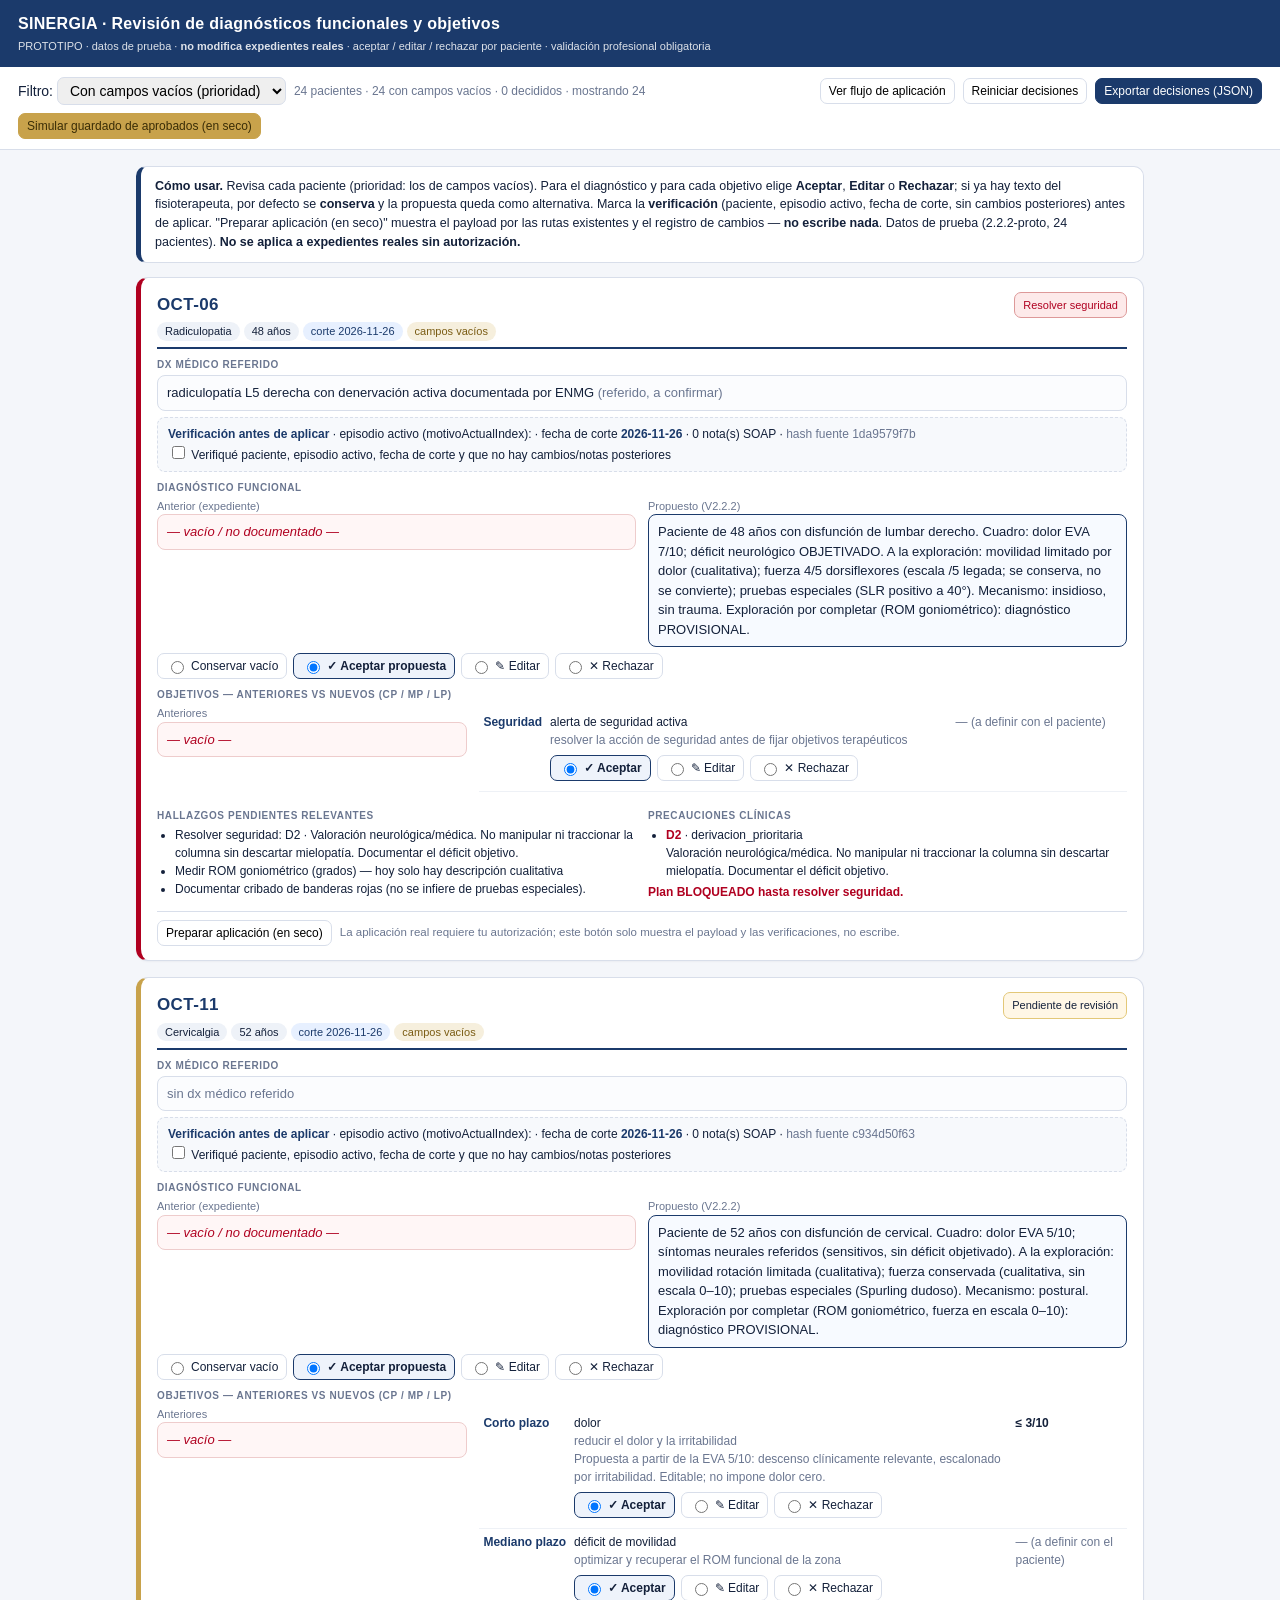
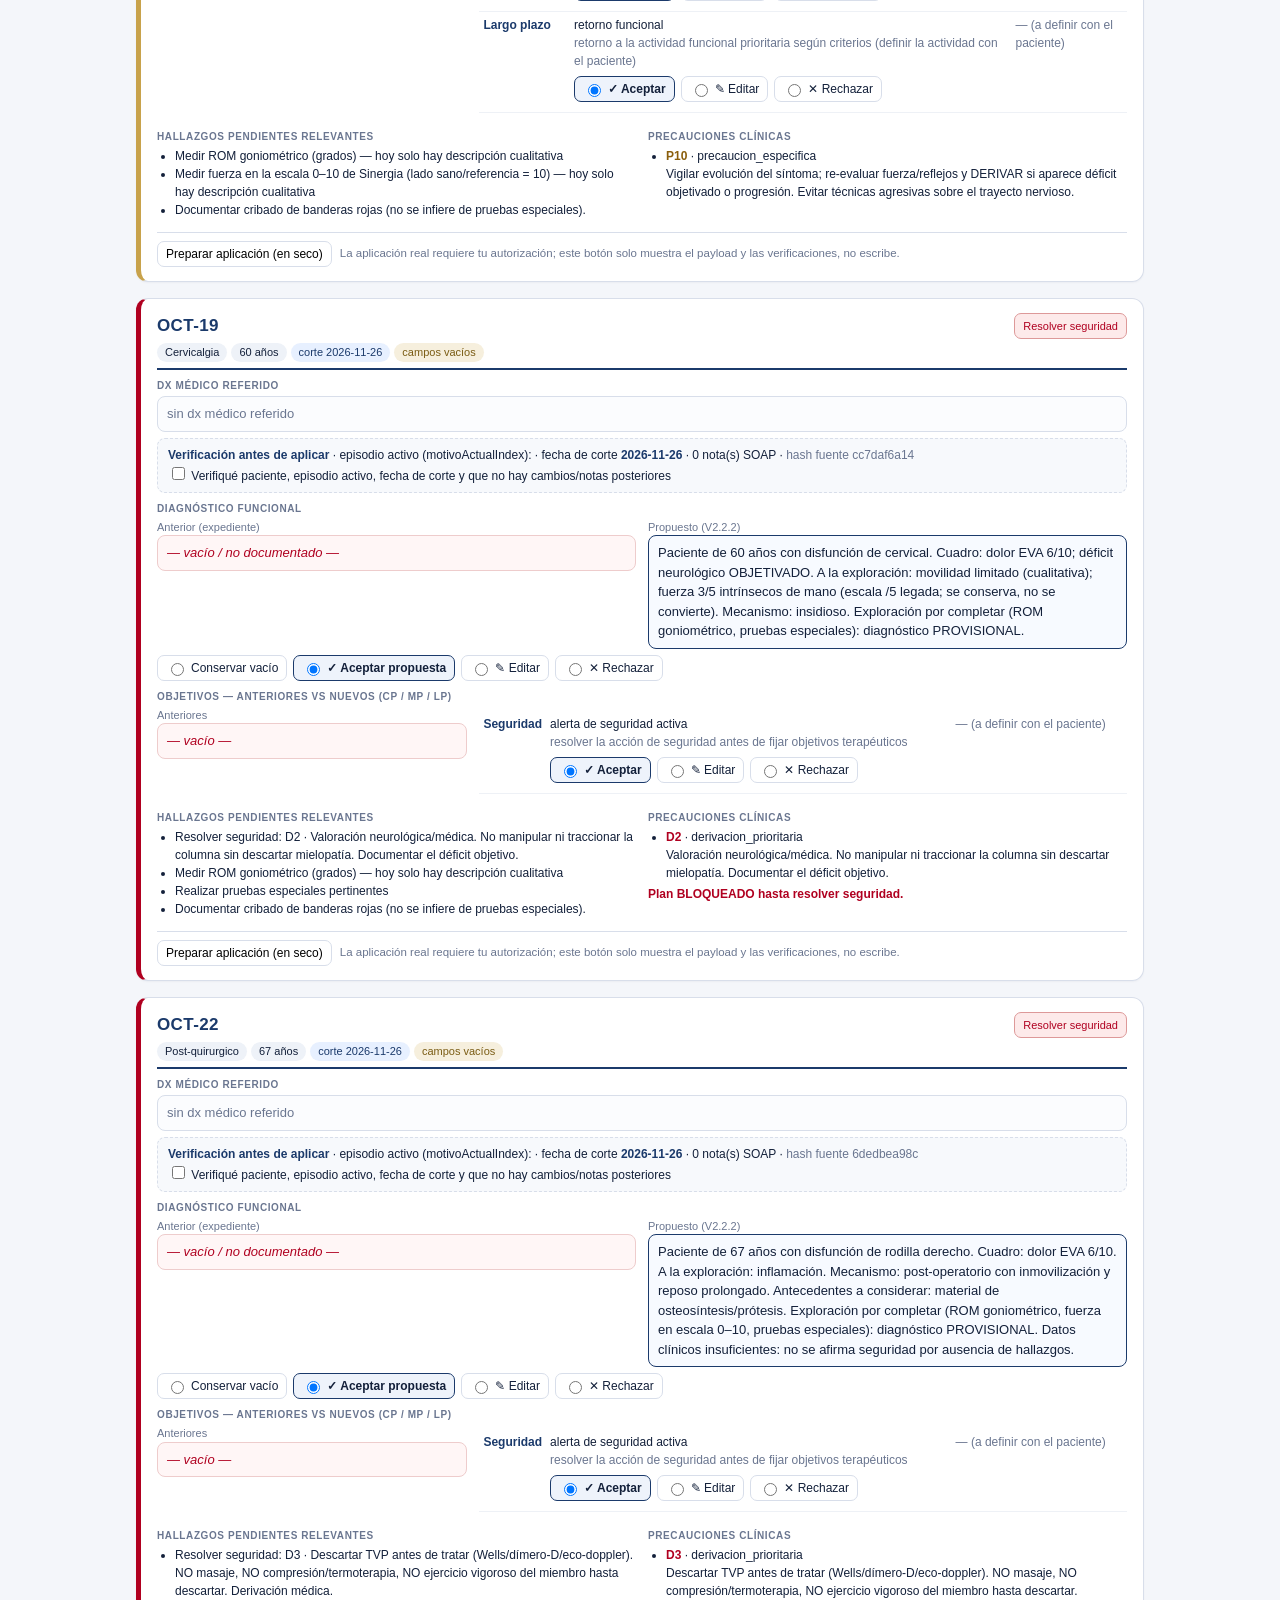
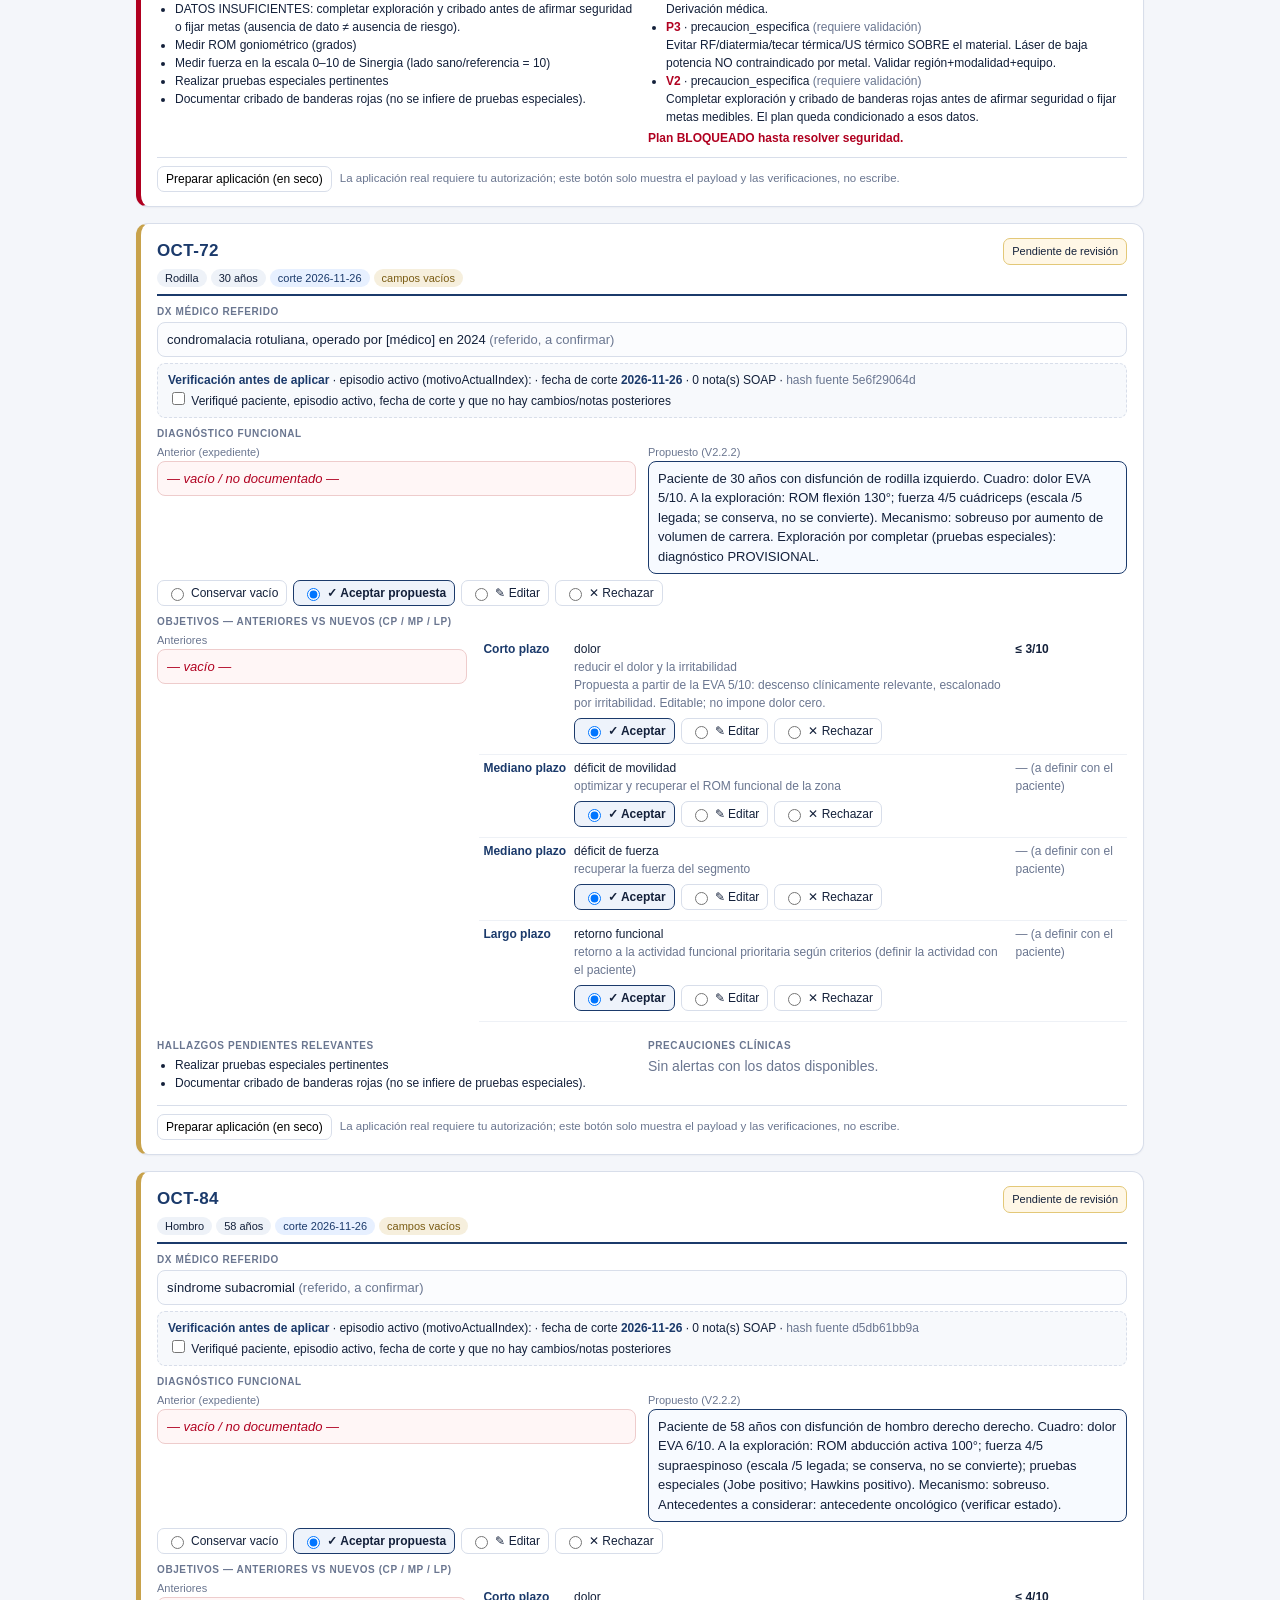
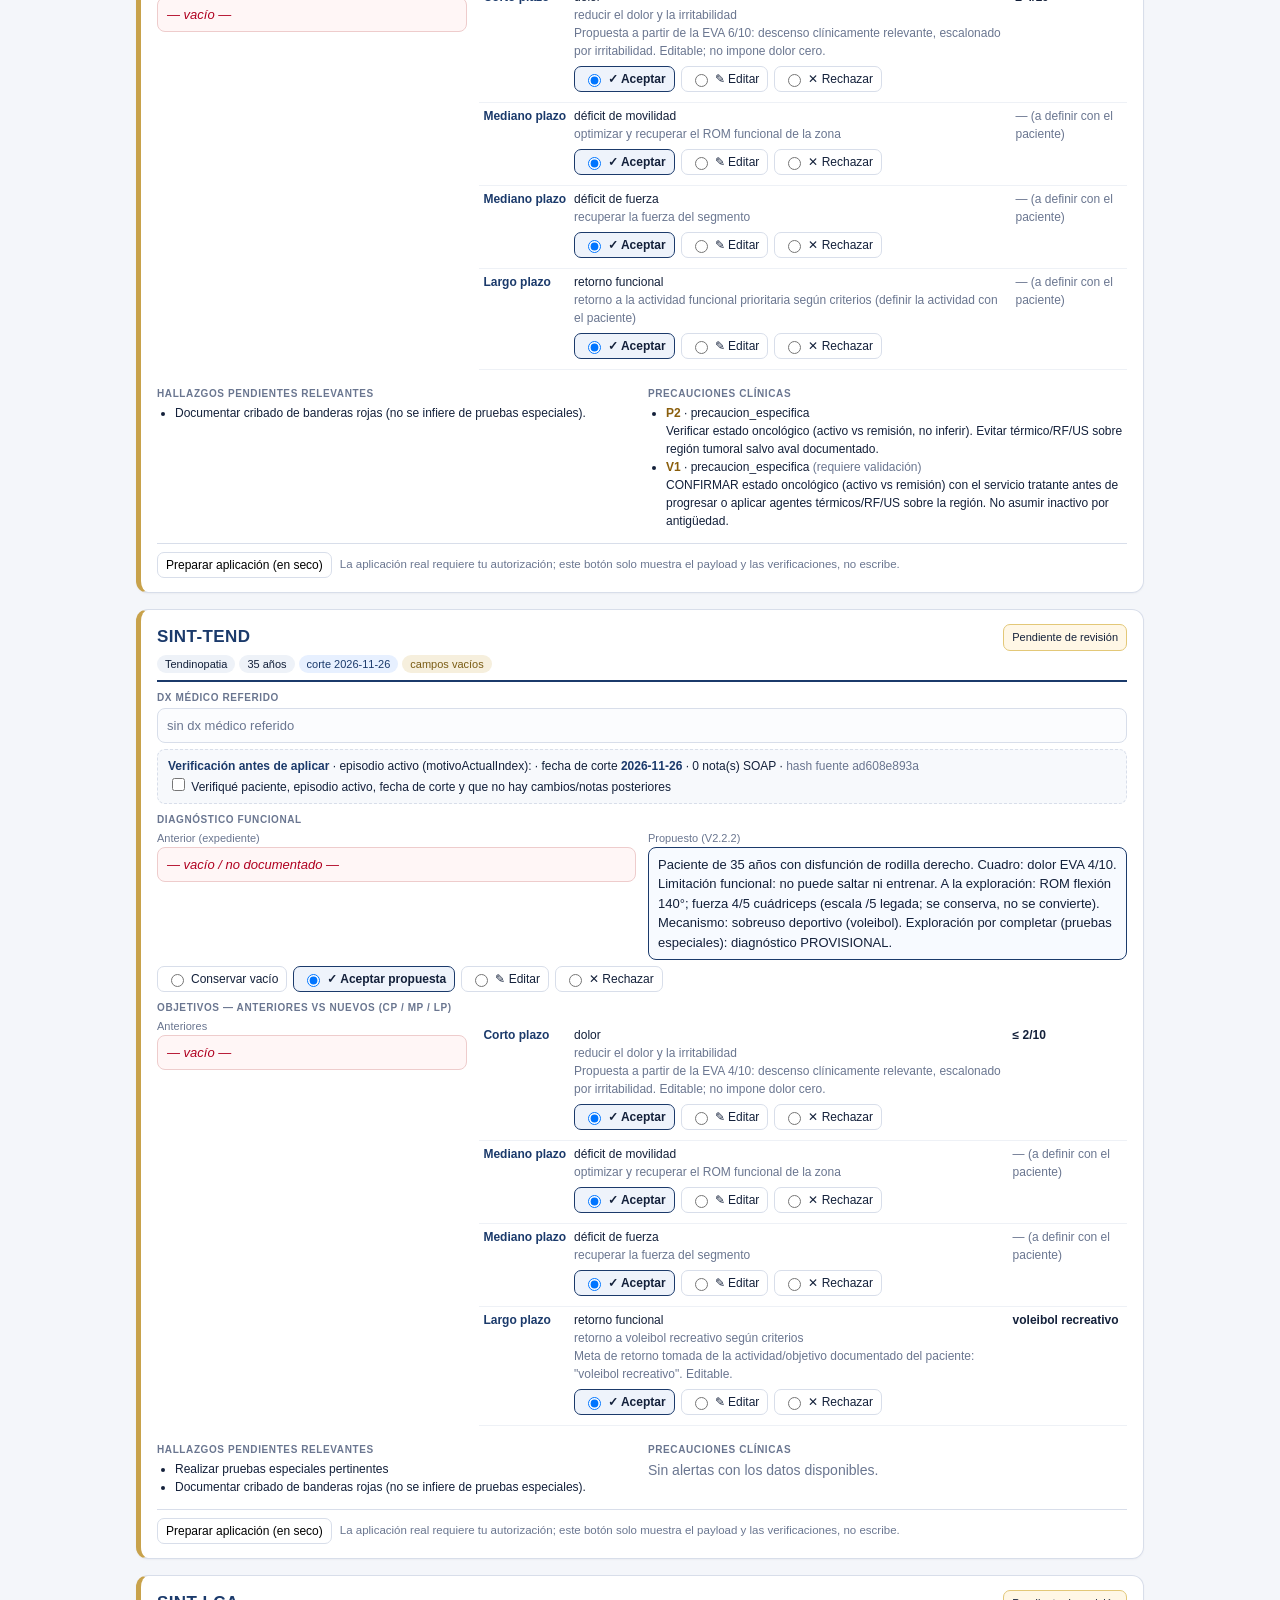
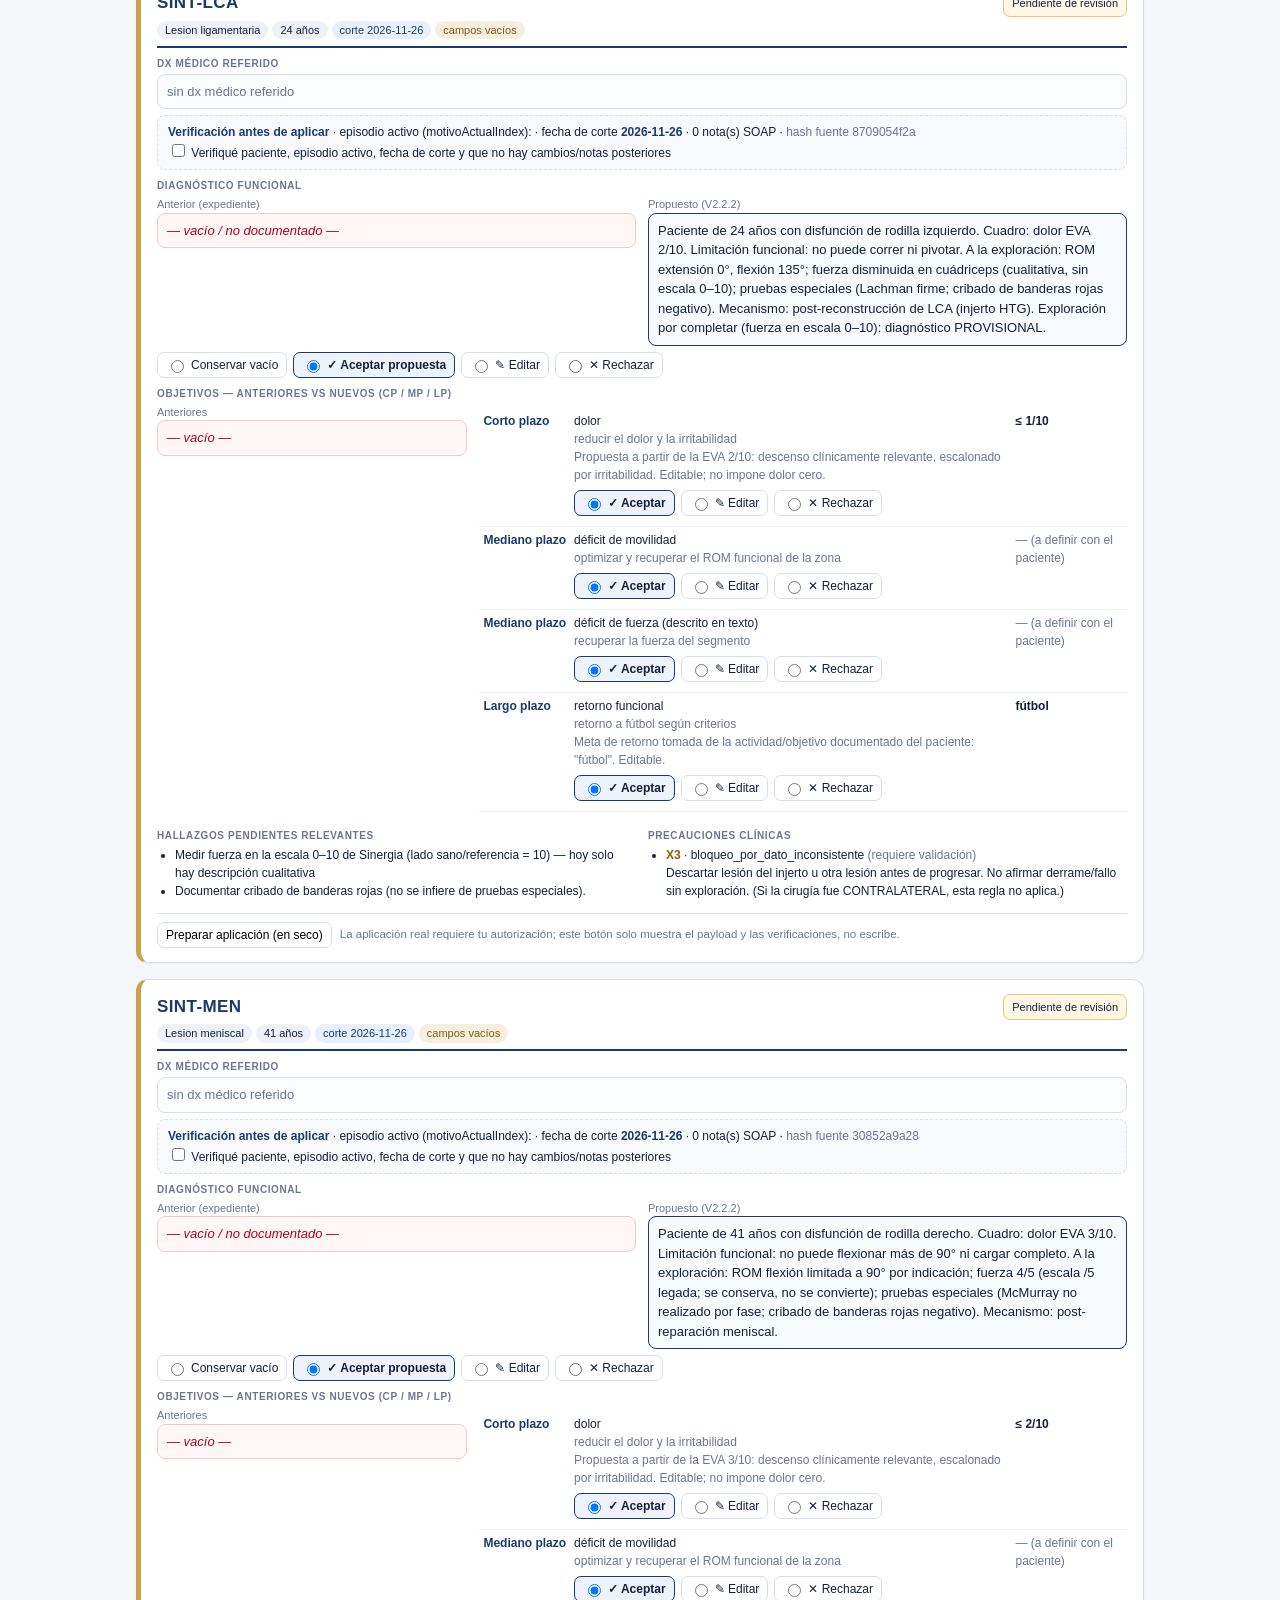
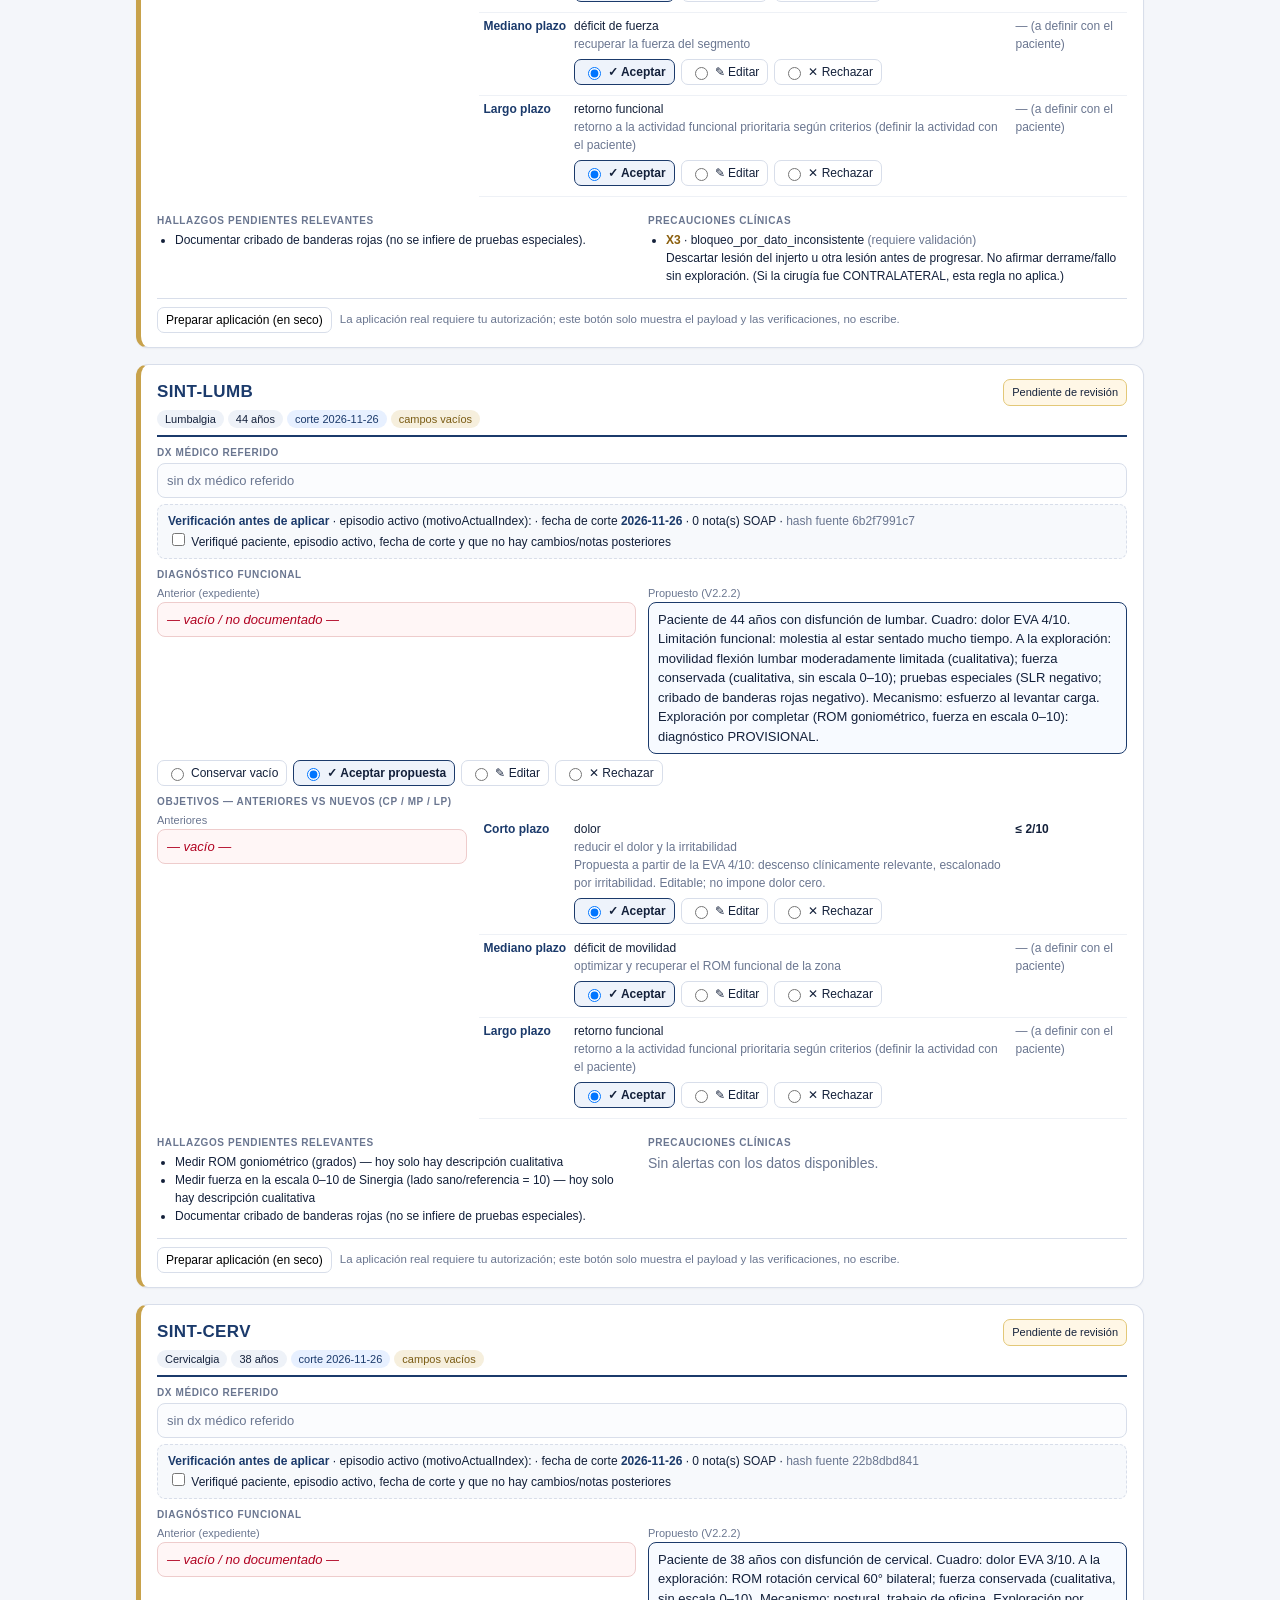
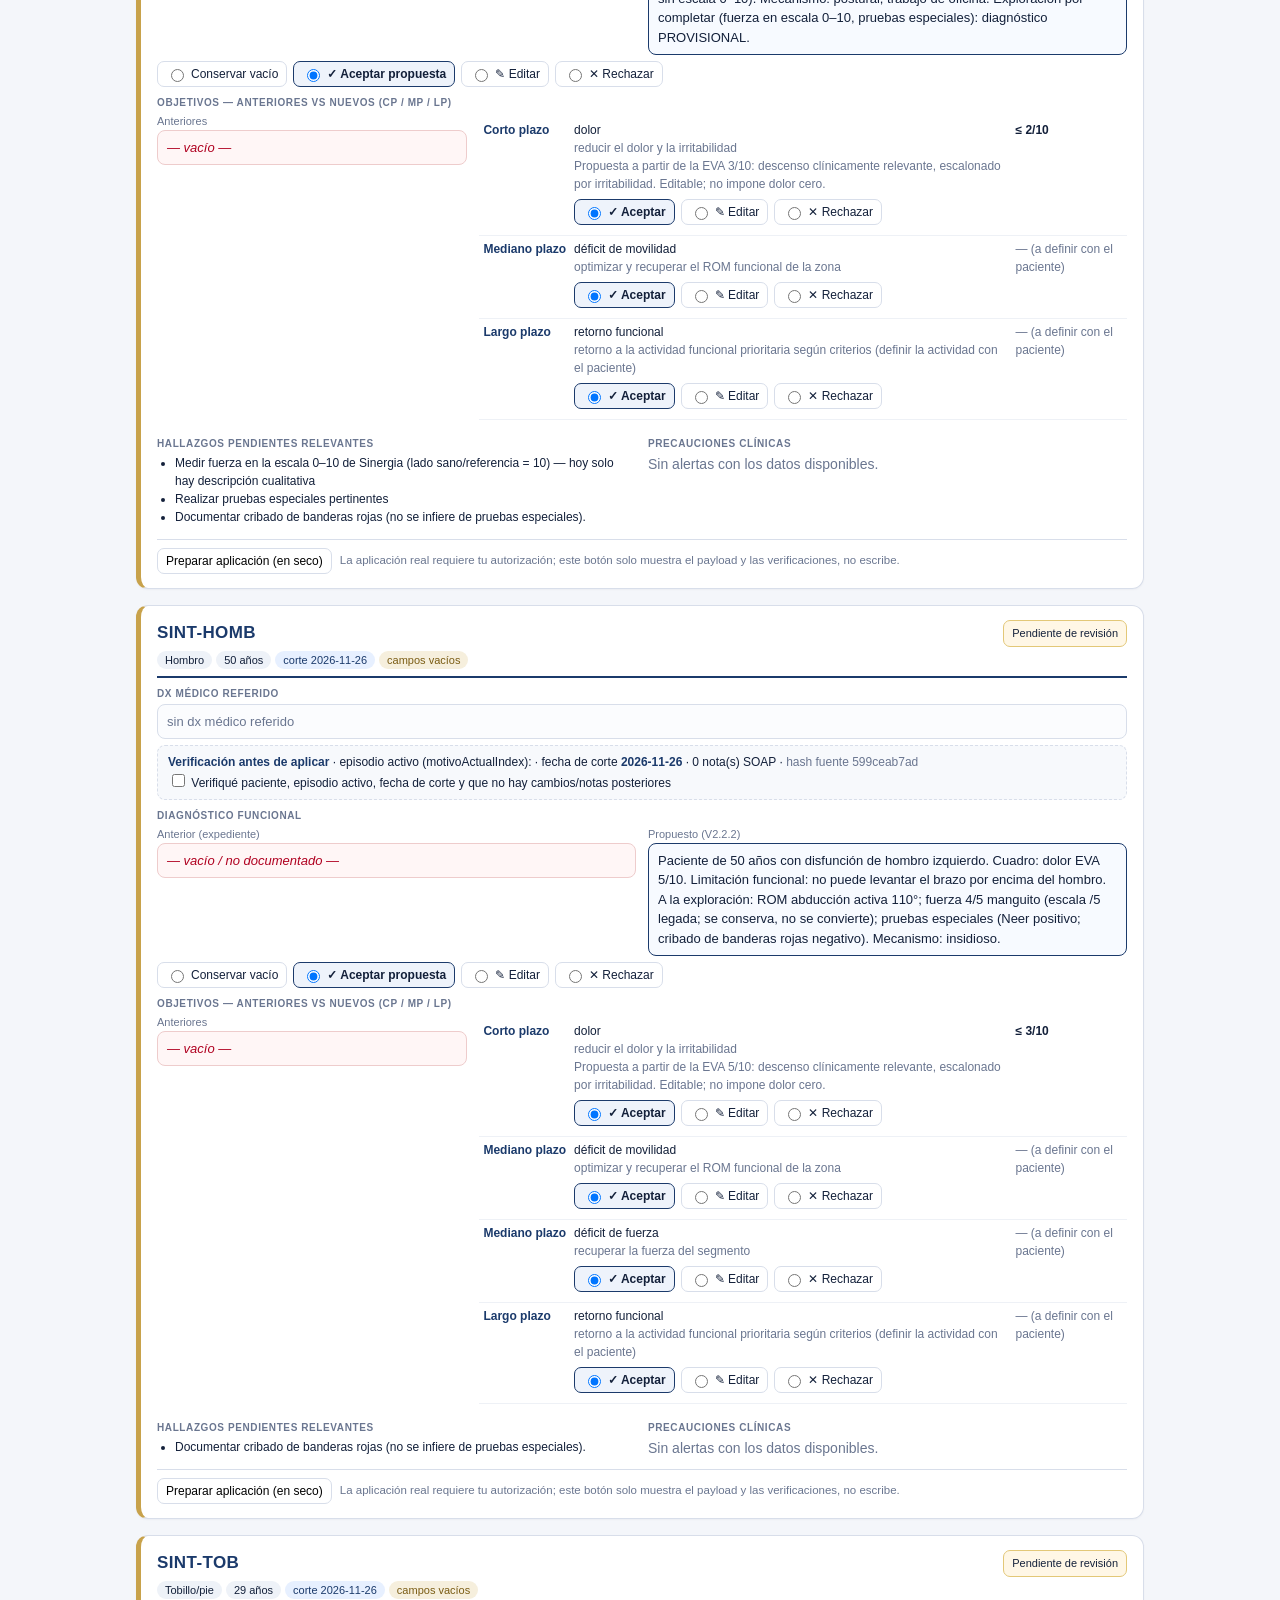
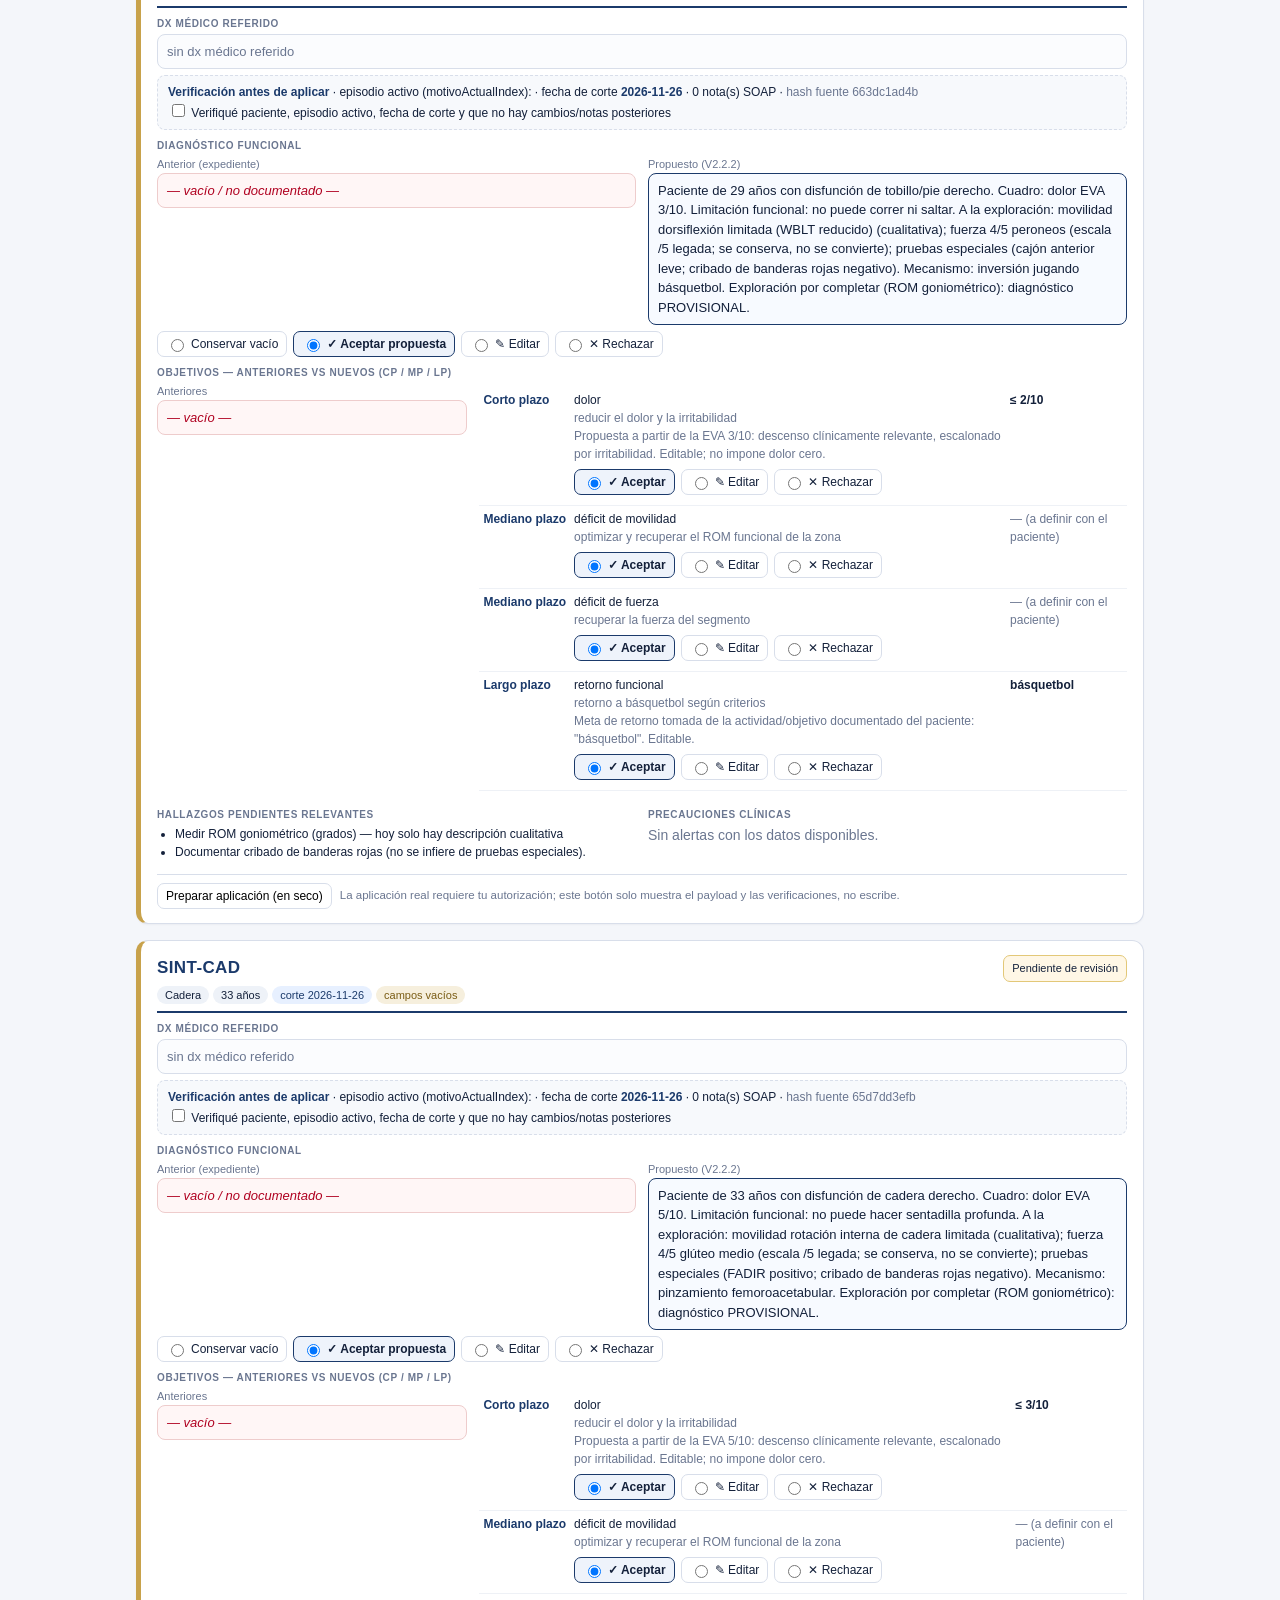
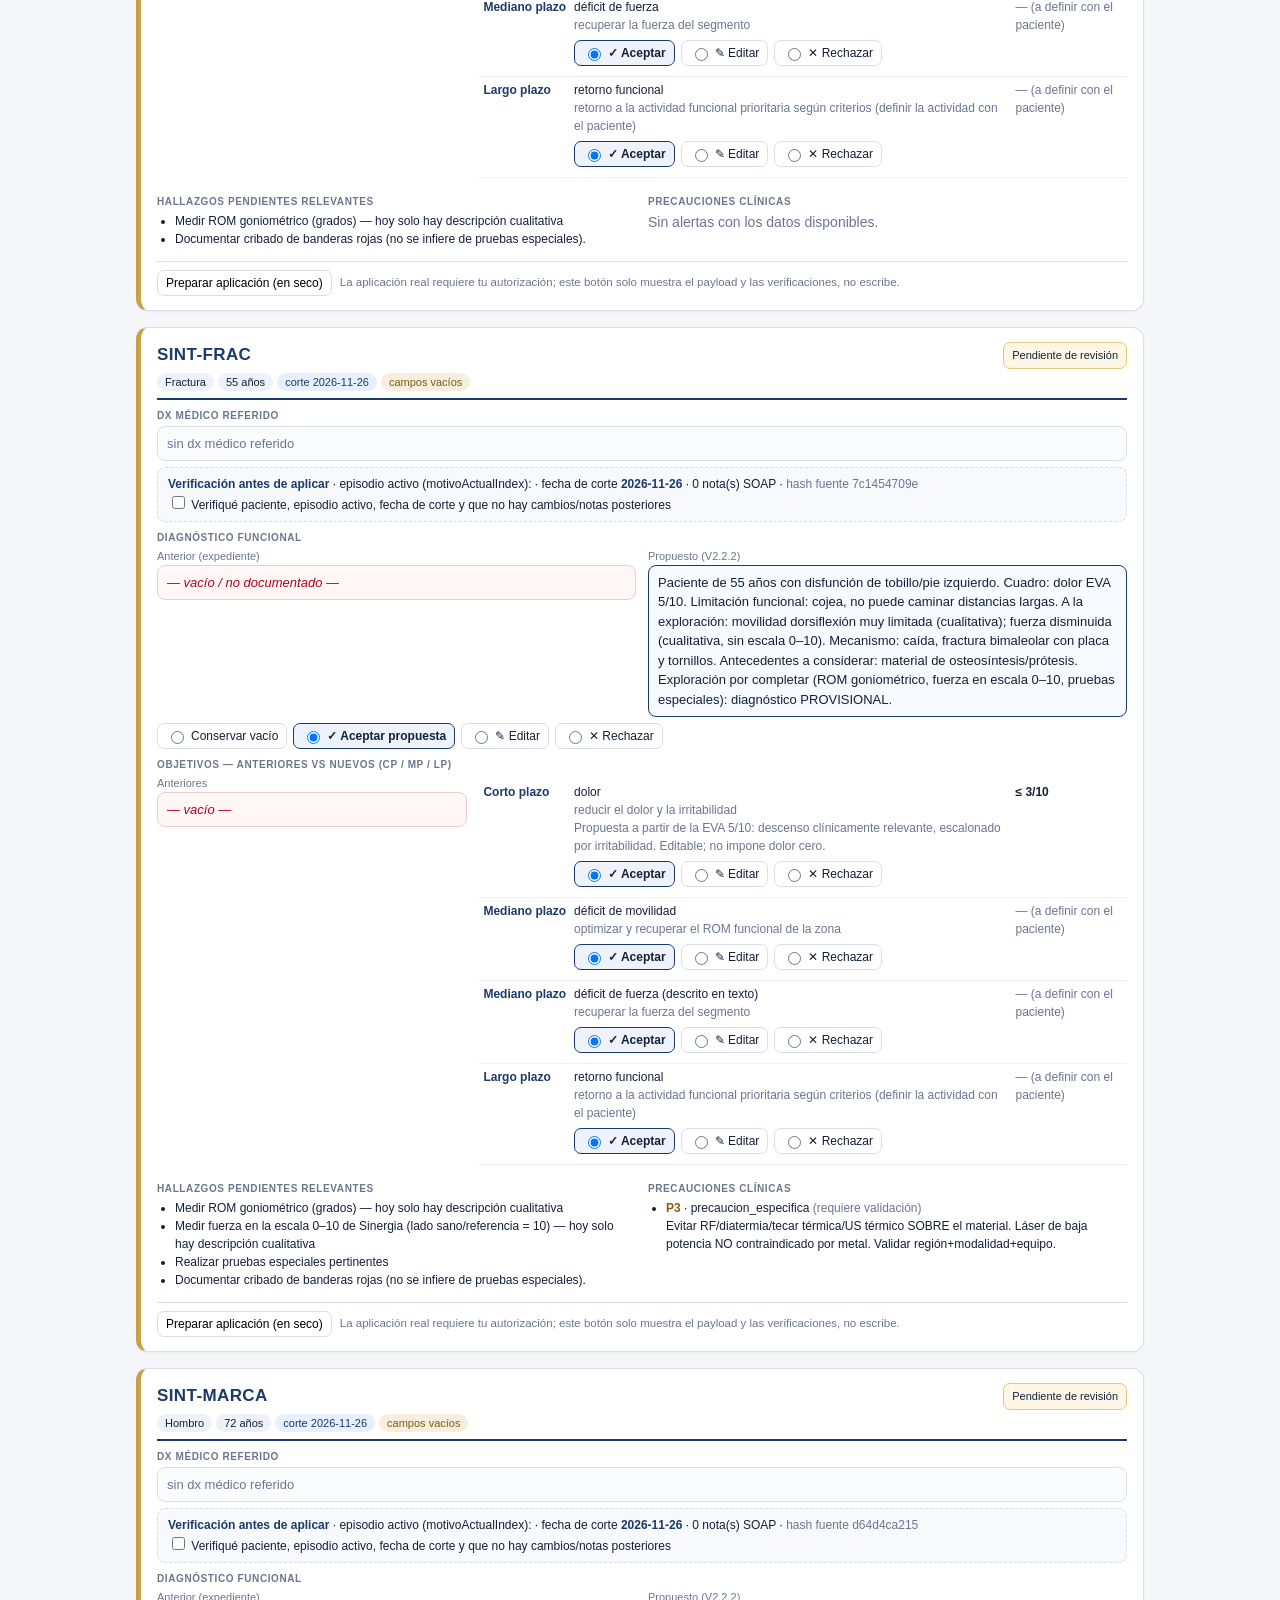
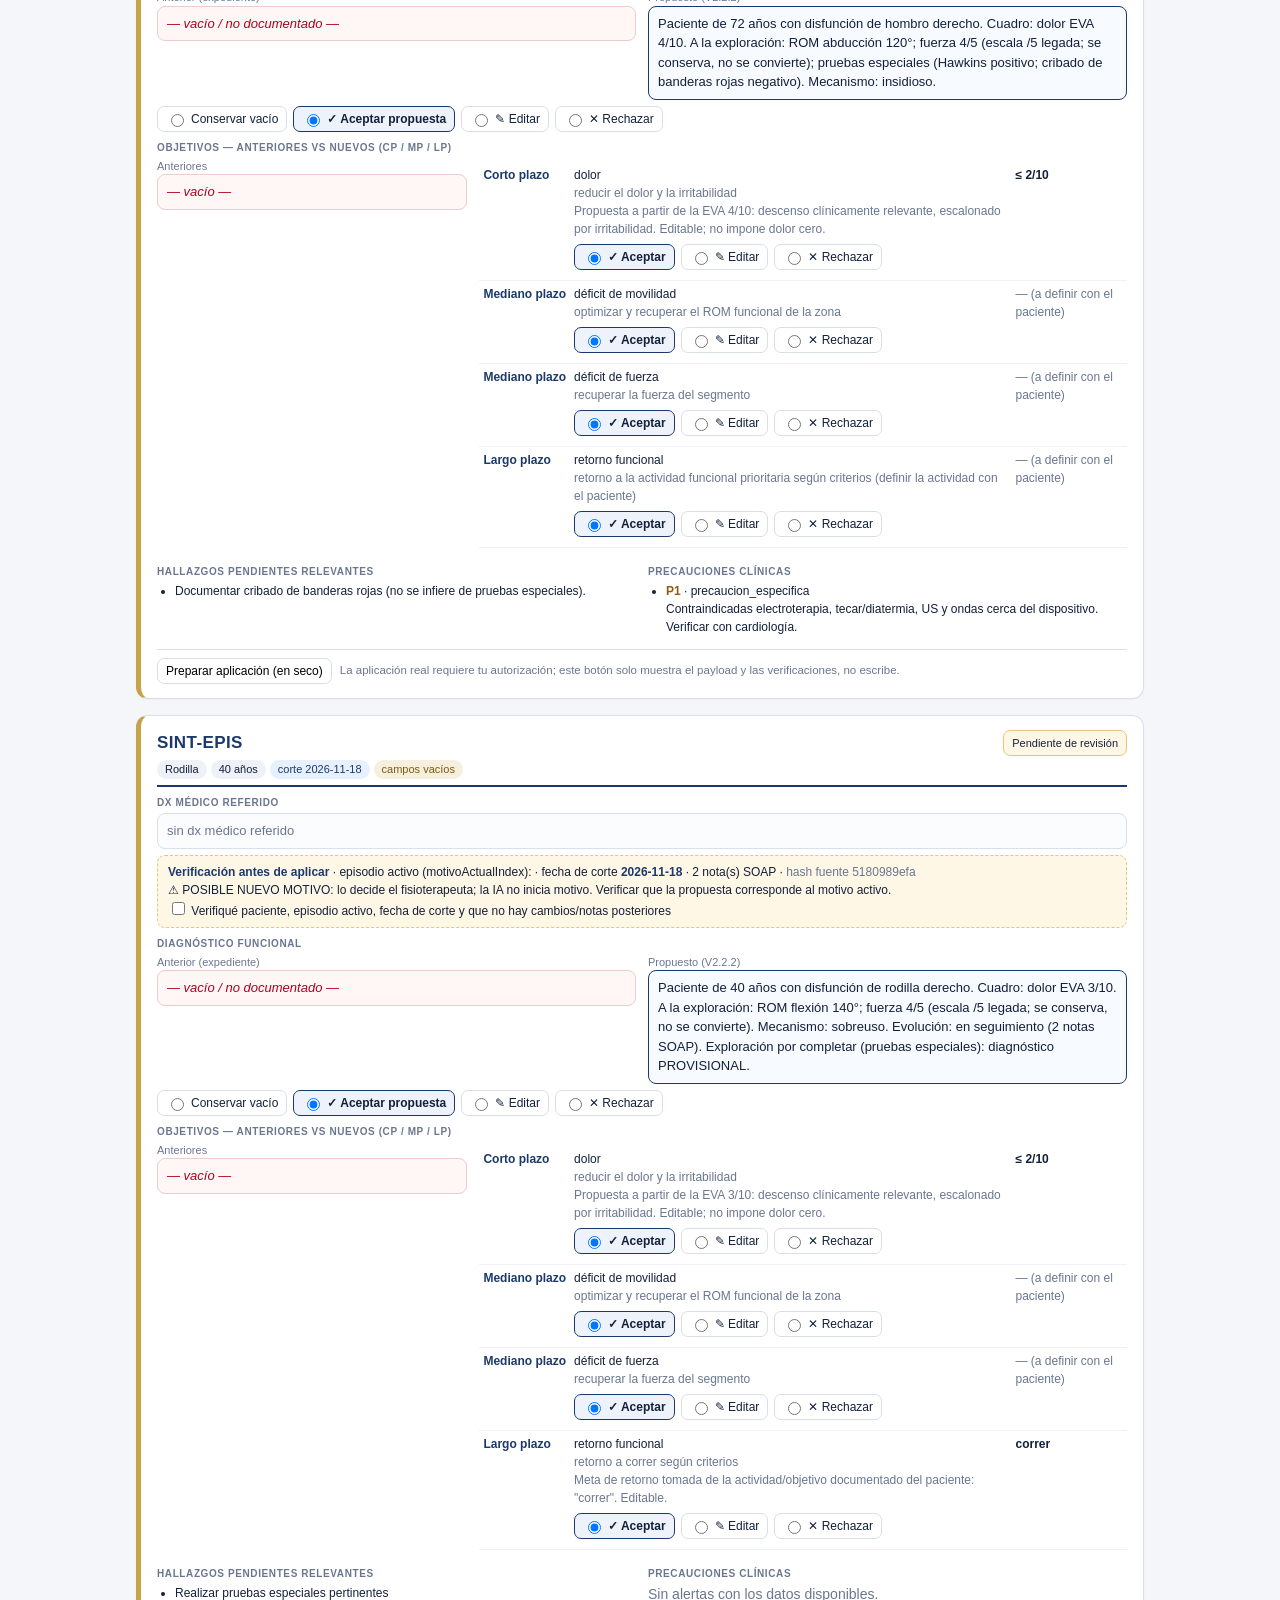
==== v2_prototipo/prototipo_revision/index.html @ e316396c "V2.2.2: dx estructurado (medico/funcional separados), objetivos solo de alteraciones reales CP/MP/LP" ====
<!doctype html>
<html lang="es">
<head>
<meta charset="utf-8">
<meta name="viewport" content="width=device-width, initial-scale=1">
<title>SINERGIA · Revisión de diagnósticos y objetivos (prototipo)</title>
<style>
  :root{--navy:#1B3A6B;--gold:#C8A24B;--ink:#13203a;--mut:#6a7690;--line:#d8deea;--bg:#f4f6fa;--ok:#1F8A4C;--warn:#8a5e0c;--bad:#b00020;}
  *{box-sizing:border-box}
  body{font:14px/1.5 -apple-system,Segoe UI,Roboto,Arial,sans-serif;color:var(--ink);background:var(--bg);margin:0}
  header{background:var(--navy);color:#fff;padding:12px 18px;position:sticky;top:0;z-index:5}
  header h1{font-size:16px;margin:0 0 2px;letter-spacing:.3px}
  header .sub{font-size:11px;opacity:.85}
  .bar{display:flex;flex-wrap:wrap;gap:8px;align-items:center;padding:10px 18px;background:#fff;border-bottom:1px solid var(--line);position:sticky;top:48px;z-index:4}
  .bar .sp{flex:1}
  button{font:inherit;cursor:pointer;border:1px solid var(--line);background:#fff;border-radius:7px;padding:5px 10px}
  button.primary{background:var(--navy);color:#fff;border-color:var(--navy)}
  button.gold{background:var(--gold);color:#3a2d06;border-color:var(--gold)}
  button.sm{padding:3px 8px;font-size:12px}
  select{font:inherit;padding:4px 8px;border:1px solid var(--line);border-radius:7px}
  .wrap{max-width:1040px;margin:0 auto;padding:16px}
  .card{background:#fff;border:1px solid var(--line);border-radius:12px;padding:14px 16px;margin:0 0 16px;box-shadow:0 1px 2px rgba(20,32,58,.04)}
  .card.vacio{border-left:5px solid var(--gold)}
  .card.bloq{border-left:5px solid var(--bad)}
  .chead{display:flex;justify-content:space-between;align-items:flex-start;gap:10px;border-bottom:2px solid var(--navy);padding-bottom:6px;margin-bottom:8px}
  .chead h2{font-size:17px;color:var(--navy);margin:0 0 3px;letter-spacing:.4px}
  .chip{display:inline-block;background:#eef2f8;border-radius:10px;padding:1px 8px;font-size:11px;margin-right:4px}
  .chip.gold{background:#f6efdd;color:#7a5c14}.chip.oct{background:#e7f0ff;color:var(--navy)}
  .state{font-size:11px;border-radius:7px;padding:4px 8px;text-align:center;max-width:180px}
  .state.rev{background:#fff7e6;border:1px solid #e3c878}.state.bloq{background:#fdeaea;border:1px solid #d99;color:var(--bad)}
  .state.done{background:#e8f6ee;border:1px solid #8ccfa6;color:var(--ok)}
  .verif{background:#f7f9fc;border:1px dashed var(--line);border-radius:8px;padding:7px 10px;font-size:12px;margin:6px 0}
  .verif b{color:var(--navy)} .verif .mut{color:var(--mut)}
  .verif.nm{background:#fff7e6;border-color:#e3c878}
  .lbl{font-size:10px;text-transform:uppercase;letter-spacing:.6px;color:var(--mut);font-weight:700;margin:8px 0 3px}
  .two{display:flex;gap:12px}.two>div{flex:1;min-width:0}
  .box{border:1px solid var(--line);border-radius:8px;padding:7px 9px;background:#fbfcfe;font-size:13px;white-space:pre-wrap}
  .box.ant.vacio{color:var(--bad);background:#fff6f6;border-color:#ecc;font-style:italic}
  .box.prop{border-color:var(--navy);background:#f7faff}
  .opts{display:flex;flex-wrap:wrap;gap:6px;margin:6px 0}
  .opts label{display:inline-flex;align-items:center;gap:4px;font-size:12px;border:1px solid var(--line);border-radius:7px;padding:3px 8px;cursor:pointer;background:#fff}
  .opts label.on{border-color:var(--navy);background:#eef3fb;font-weight:600}
  textarea{width:100%;min-height:70px;font:inherit;border:1px solid var(--line);border-radius:8px;padding:7px;margin-top:4px}
  table.obj{width:100%;border-collapse:collapse;margin-top:4px}
  table.obj td{border-bottom:1px solid #eef1f6;padding:4px;vertical-align:top;font-size:12px}
  td.f{white-space:nowrap;color:var(--navy);font-weight:600;width:62px}
  .mut{color:var(--mut)}
  ul.chk,ul.prec{margin:3px 0;padding-left:18px;font-size:12px}
  ul.prec.danger li b{color:var(--bad)}ul.prec.warn li b{color:var(--warn)}
  .cfoot{display:flex;flex-wrap:wrap;gap:8px;align-items:center;border-top:1px solid var(--line);margin-top:10px;padding-top:8px}
  .drybox{background:#0d1c33;color:#d7e3f5;font:12px/1.5 ui-monospace,Menlo,Consolas,monospace;border-radius:8px;padding:10px;margin-top:8px;white-space:pre-wrap;display:none}
  .banner{background:#fff;border:1px solid var(--line);border-left:5px solid var(--navy);border-radius:10px;padding:10px 14px;margin:0 0 14px;font-size:12.5px}
  .count{font-size:12px;color:var(--mut)}
  dialog{border:none;border-radius:12px;max-width:760px;width:94%;padding:0}
  dialog .dh{background:var(--navy);color:#fff;padding:10px 16px;font-weight:600}
  dialog .db{padding:14px 16px;max-height:70vh;overflow:auto}
  .req{color:var(--bad)}
</style>
</head>
<body>
<header>
  <h1>SINERGIA · Revisión de diagnósticos funcionales y objetivos</h1>
  <div class="sub">PROTOTIPO · datos de prueba · <b>no modifica expedientes reales</b> · aceptar / editar / rechazar por paciente · validación profesional obligatoria</div>
</header>
<div class="bar">
  <label>Filtro: <select id="filtro">
    <option value="todos">Todos</option>
    <option value="vacios" selected>Con campos vacíos (prioridad)</option>
    <option value="bloq">Con seguridad a resolver</option>
    <option value="pendientes">Sin decidir</option>
  </select></label>
  <span class="count" id="count"></span>
  <span class="sp"></span>
  <button class="sm" id="btnFlujo">Ver flujo de aplicación</button>
  <button class="sm" id="btnReset">Reiniciar decisiones</button>
  <button class="primary sm" id="btnExport">Exportar decisiones (JSON)</button>
  <button class="gold sm" id="btnDryAll">Simular guardado de aprobados (en seco)</button>
</div>
<div class="wrap">
  <div class="banner" id="banner"></div>
  <div id="lista"></div>
</div>

<dialog id="modal"><div class="dh" id="modalTitle">—</div><div class="db" id="modalBody"></div><div style="padding:10px 16px;text-align:right"><button onclick="document.getElementById('modal').close()">Cerrar</button></div></dialog>

<script src="datos_revision.js"></script>
<script>
(function(){
  "use strict";
  var DATA = (window.DATOS_REVISION && window.DATOS_REVISION.items) || [];
  var META = (window.DATOS_REVISION && window.DATOS_REVISION._meta) || {};
  var LSKEY = "sinergia_revision_decisiones_v1";
  var FASES = {corto:"Corto plazo", mediano:"Mediano plazo", largo:"Largo plazo", seguridad:"Seguridad"};

  // ---- persistencia local (per-revisor; nunca toca expedientes) ----
  function loadDec(){ try{ return JSON.parse(localStorage.getItem(LSKEY)||"{}"); }catch(e){ return {}; } }
  function saveDec(d){ try{ localStorage.setItem(LSKEY, JSON.stringify(d)); }catch(e){} }
  var DEC = loadDec();
  function decOf(it){
    var k = it.codigo;
    if(!DEC[k] || DEC[k].source_hash !== it.verificacion.source_hash){
      // Si la fuente cambió (nueva corrida), se reinicia la decisión de ese paciente (evita aplicar algo viejo).
      DEC[k] = { source_hash: it.verificacion.source_hash, verificado:false,
        dx:{ modo: it.vacios.dx ? "aceptar" : "conservar", texto:null },
        obj: {}, nota:"" };
    }
    return DEC[k];
  }
  function setDec(){ saveDec(DEC); render(); }

  function esc(s){ return String(s==null?"":s).replace(/[&<>]/g,function(m){return ({"&":"&amp;","<":"&lt;",">":"&gt;"})[m];}); }

  function objRows(it, d){
    return it.obj_nuevos.map(function(o,i){
      var cur = d.obj[i] || (d.obj[i] = { modo: "aceptar", texto:null });
      var meta = o.meta ? ('<b>'+esc(o.meta)+'</b>') : '<span class="mut">— (a definir con el paciente)</span>';
      function opt(v,txt){ return '<label class="'+(cur.modo===v?'on':'')+'"><input type="radio" name="o_'+it.codigo+'_'+i+'" '+(cur.modo===v?'checked':'')+' onclick="RV.obj(\''+it.codigo+'\','+i+',\''+v+'\')">'+txt+'</label>'; }
      var editor = cur.modo==="editar" ? '<textarea oninput="RV.objTxt(\''+it.codigo+'\','+i+',this.value)">'+esc(cur.texto!=null?cur.texto:(o.actividad+(o.meta?(" — meta: "+o.meta):"")))+'</textarea>' : '';
      return '<tr><td class="f">'+esc(FASES[o.fase]||o.fase)+'</td>'+
        '<td>'+esc(o.alteracion)+'<div class="mut">'+esc(o.actividad)+'</div>'+
        (o.justificacion?'<div class="mut">'+esc(o.justificacion)+'</div>':'')+
        '<div class="opts">'+opt("aceptar","✓ Aceptar")+opt("editar","✎ Editar")+opt("rechazar","✕ Rechazar")+'</div>'+editor+'</td>'+
        '<td>'+meta+'</td></tr>';
    }).join("");
  }

  function precHTML(it){
    if(!it.precauciones.length) return '<div class="mut">Sin alertas con los datos disponibles.</div>';
    var danger = it.bloquea_plan;
    return '<ul class="prec '+(danger?'danger':'warn')+'">'+it.precauciones.map(function(a){
      return '<li><b>'+esc(a.regla)+'</b> · '+esc(a.clase)+(a.requiere_validacion?' <span class="mut">(requiere validación)</span>':'')+'<br>'+esc(a.accion)+'</li>';
    }).join("")+'</ul>'+(it.bloquea_plan?'<div style="color:var(--bad);font-weight:700;font-size:12px">Plan BLOQUEADO hasta resolver seguridad.</div>':'');
  }

  function card(it){
    var d = decOf(it);
    var vac = (it.vacios.dx||it.vacios.obj);
    var cls = it.bloquea_plan ? "bloq" : (vac ? "vacio" : "");
    var done = estadoDecidido(it,d);
    var v = it.verificacion;
    var chips = '<span class="chip">'+esc(it.patologia||"—")+'</span>'+(it.edad!=null?'<span class="chip">'+it.edad+' años</span>':'')+
      '<span class="chip oct">corte '+esc(v.fecha_corte||"—")+'</span>'+(vac?'<span class="chip gold">campos vacíos</span>':'');
    var stateCls = it.bloquea_plan?"bloq":(done?"done":"rev");
    var stateTxt = it.bloquea_plan?"Resolver seguridad":(done?"Decidido":"Pendiente de revisión");
    var verifCls = v.posible_nuevo_motivo ? "verif nm":"verif";
    var verif = '<div class="'+verifCls+'"><b>Verificación antes de aplicar</b> · '+
      'episodio activo (motivoActualIndex): <b>'+esc(v.episodio_activo)+'</b>'+(v.num_episodio!=null?' · nº episodio '+esc(v.num_episodio):'')+
      ' · fecha de corte <b>'+esc(v.fecha_corte||"—")+'</b> · '+esc(v.soap_n)+' nota(s) SOAP'+
      (v.valoracion_inicial_fecha?' · valoración inicial '+esc(v.valoracion_inicial_fecha):'')+
      ' · <span class="mut">hash fuente '+esc(v.source_hash)+'</span>'+
      (v.posible_nuevo_motivo?'<br>⚠ POSIBLE NUEVO MOTIVO: lo decide el fisioterapeuta; la IA no inicia motivo. Verificar que la propuesta corresponde al motivo activo.':'')+
      '<br><label style="font-size:12px"><input type="checkbox" '+(d.verificado?"checked":"")+' onclick="RV.verif(\''+it.codigo+'\',this.checked)"> Verifiqué paciente, episodio activo, fecha de corte y que no hay cambios/notas posteriores</label></div>';

    // DX
    function dxOpt(val,txt,dis){ return '<label class="'+(d.dx.modo===val?"on":"")+(dis?" ":"")+'"><input type="radio" name="dx_'+it.codigo+'" '+(d.dx.modo===val?"checked":"")+' onclick="RV.dx(\''+it.codigo+'\',\''+val+'\')">'+txt+'</label>'; }
    var dxEditor = d.dx.modo==="editar" ? '<textarea oninput="RV.dxTxt(\''+it.codigo+'\',this.value)">'+esc(d.dx.texto!=null?d.dx.texto:it.dx_propuesto)+'</textarea>' : '';
    var dxBlock = '<div class="lbl">Diagnóstico funcional</div>'+
      '<div class="two"><div><div class="mut" style="font-size:11px">Anterior (expediente)</div><div class="box ant '+(it.vacios.dx?"vacio":"")+'">'+(it.dx_anterior?esc(it.dx_anterior):"— vacío / no documentado —")+'</div></div>'+
      '<div><div class="mut" style="font-size:11px">Propuesto (V2.2.2)</div><div class="box prop">'+esc(it.dx_propuesto)+'</div></div></div>'+
      '<div class="opts">'+dxOpt("conservar", it.vacios.dx?"Conservar vacío":"Conservar anterior")+dxOpt("aceptar","✓ Aceptar propuesta")+dxOpt("editar","✎ Editar")+dxOpt("rechazar","✕ Rechazar")+'</div>'+dxEditor;

    var objBlock = '<div class="lbl">Objetivos — anteriores vs nuevos (CP / MP / LP)</div>'+
      '<div class="two"><div style="flex:0 0 32%"><div class="mut" style="font-size:11px">Anteriores</div>'+
      (it.obj_anterior.length? it.obj_anterior.map(function(o){return '<div class="box" style="margin-bottom:4px"><b>'+esc(o.horizonte)+':</b> '+esc(o.texto)+'</div>';}).join(""):'<div class="box ant vacio">— vacío —</div>')+'</div>'+
      '<div><table class="obj"><tbody>'+objRows(it,d)+'</tbody></table></div></div>';

    var dmBlock = '<div class="lbl">Dx médico referido</div><div class="box">'+(it.dx_medico?esc(it.dx_medico)+' <span class="mut">(referido, a confirmar)</span>':'<span class="mut">sin dx médico referido</span>')+'</div>';

    var pendBlock = '<div class="two" style="margin-top:8px"><div><div class="lbl">Hallazgos pendientes relevantes</div>'+(it.pendientes.length?'<ul class="chk">'+it.pendientes.slice(0,6).map(function(p){return '<li>'+esc(p)+'</li>';}).join("")+'</ul>':'<div class="mut">—</div>')+'</div>'+
      '<div><div class="lbl">Precauciones clínicas</div>'+precHTML(it)+'</div></div>';

    return '<div class="card '+cls+'" id="card_'+it.codigo+'">'+
      '<div class="chead"><div><h2>'+esc(it.codigo)+'</h2>'+chips+'</div><div class="state '+stateCls+'">'+stateTxt+'</div></div>'+
      dmBlock + verif + dxBlock + objBlock + pendBlock +
      '<div class="cfoot"><button class="sm" onclick="RV.dry(\''+it.codigo+'\')">Preparar aplicación (en seco)</button>'+
      '<span class="mut" style="font-size:11.5px">La aplicación real requiere tu autorización; este botón solo muestra el payload y las verificaciones, no escribe.</span></div>'+
      '<div class="drybox" id="dry_'+it.codigo+'"></div>'+
      '</div>';
  }

  function estadoDecidido(it,d){
    if(it.bloquea_plan) return false;
    // "decidido" = verificado + dx con modo != pendiente + cada objetivo con modo elegido
    if(!d.verificado) return false;
    return true;
  }

  // ---- construcción del payload EN SECO (lo que se escribiría por las rutas existentes) ----
  function construirPayload(it,d){
    var campos = {}, cambios = [];
    // DX funcional
    if(d.dx.modo==="aceptar"){ campos["dxFuncional.dxFuncional"] = it.dx_propuesto; cambios.push("dxFuncional: aceptar propuesta"); }
    else if(d.dx.modo==="editar"){ campos["dxFuncional.dxFuncional"] = (d.dx.texto!=null?d.dx.texto:it.dx_propuesto); cambios.push("dxFuncional: editado por el fisioterapeuta"); }
    else if(d.dx.modo==="rechazar"){ cambios.push("dxFuncional: propuesta RECHAZADA (se conserva lo existente)"); }
    else { cambios.push("dxFuncional: conservar lo existente (sin cambio)"); }
    // Objetivos → CP/MP/LP (CP/LP a campos históricos; MP a campo nuevo aditivo objetivosMP)
    var porFase = {corto:[], mediano:[], largo:[]};
    it.obj_nuevos.forEach(function(o,i){
      var dec = d.obj[i]||{modo:"aceptar"};
      if(o.fase==="seguridad") return;
      if(dec.modo==="rechazar") return;
      var txt = dec.modo==="editar" && dec.texto!=null ? dec.texto : (o.actividad + (o.meta?(" — meta: "+o.meta):""));
      (porFase[o.fase]||porFase.largo).push(txt);
    });
    if(porFase.corto.length){ campos["dxFuncional.objetivosCP"] = porFase.corto.join(" · "); }
    if(porFase.largo.length){ campos["dxFuncional.objetivosLP"] = porFase.largo.join(" · "); }
    if(porFase.mediano.length){ campos["dxFuncional.objetivosMP"] = porFase.mediano.join(" · "); } // CAMPO NUEVO (aditivo; conserva CP/LP)
    if(porFase.corto.length||porFase.mediano.length||porFase.largo.length) cambios.push("objetivos: CP/MP/LP actualizados (solo los aceptados/editados)");
    return { campos: campos, cambios: cambios };
  }

  function flujoAplicacion(it,d){
    var p = construirPayload(it,d);
    var v = it.verificacion;
    var L = [];
    L.push("// DRY-RUN — NO escribe nada. Flujo por las RUTAS EXISTENTES (con autorización del usuario).");
    L.push("1) RE-LEER expediente real y VERIFICAR antes de aplicar:");
    L.push("   - paciente = "+it.codigo+" (id real resuelto por el mapeo privado)");
    L.push("   - episodio activo (motivoActualIndex) == "+JSON.stringify(v.episodio_activo)+"  // si cambió → NO aplicar, re-generar");
    L.push("   - fecha_corte == "+JSON.stringify(v.fecha_corte)+" y SIN notas SOAP posteriores  // si hay nuevas → re-generar");
    L.push("   - source_hash == "+JSON.stringify(v.source_hash)+"  // la propuesta no cambió desde la revisión");
    L.push("   - revisor verificó: "+(d.verificado?"SÍ":"NO ⟵ falta marcar la casilla de verificación"));
    L.push("2) NO sobrescribir: solo se escriben los campos ACEPTADOS/EDITADOS; lo rechazado/conservado NO toca el expediente.");
    L.push("3) Escritura (misma maquinaria que 'Editar datos'):");
    L.push("   ACTIVO  → saveDB('pts',[p],{camposHist:['dxFuncional','historialCambios','fechaActualizacion','ultimoUsuario']})");
    L.push("   MIGRADO → _persistirHistoricoFirestore(p, camposHist)  // activo=migrado");
    L.push("   campos a escribir = "+JSON.stringify(p.campos, null, 1));
    L.push("4) Registro de cambios (historialCambios): "+JSON.stringify({quien:"<fisio>", cuando:"<ISO>", accion:"revisión IA aplicada", cambios:p.cambios}));
    L.push("5) Verificación de guardado: exigir res.ok && res.guardados!==0 → ✅; res.pendiente → 📴 encolado; si no confirma → ⚠️ honesto (no dar por guardado).");
    L.push("");
    L.push("ESTADO: "+(d.verificado ? (Object.keys(p.campos).length? "listo para aplicar (pendiente de autorización)" : "sin cambios que aplicar") : "BLOQUEADO: falta verificación del revisor"));
    return L.join("\n");
  }

  // ---- API global para los onclick inline ----
  window.RV = {
    dx:function(c,v){ var it=byCod(c); var d=decOf(it); d.dx.modo=v; setDec(); },
    dxTxt:function(c,t){ var it=byCod(c); var d=decOf(it); d.dx.texto=t; saveDec(DEC); },
    obj:function(c,i,v){ var it=byCod(c); var d=decOf(it); (d.obj[i]=d.obj[i]||{}).modo=v; setDec(); },
    objTxt:function(c,i,t){ var it=byCod(c); var d=decOf(it); (d.obj[i]=d.obj[i]||{}).texto=t; saveDec(DEC); },
    verif:function(c,b){ var it=byCod(c); var d=decOf(it); d.verificado=b; setDec(); },
    dry:function(c){ var it=byCod(c); var d=decOf(it); var el=document.getElementById("dry_"+c); el.textContent=flujoAplicacion(it,d); el.style.display = el.style.display==="block"?"none":"block"; }
  };
  function byCod(c){ return DATA.filter(function(x){return x.codigo===c;})[0]; }

  function visibles(){
    var f = document.getElementById("filtro").value;
    return DATA.filter(function(it){
      if(f==="vacios") return it.vacios.dx||it.vacios.obj;
      if(f==="bloq") return it.bloquea_plan;
      if(f==="pendientes"){ var d=decOf(it); return !estadoDecidido(it,d); }
      return true;
    });
  }
  function render(){
    var vis = visibles();
    document.getElementById("lista").innerHTML = vis.map(card).join("") || '<div class="mut">Sin pacientes en este filtro.</div>';
    var nVac = DATA.filter(function(i){return i.vacios.dx||i.vacios.obj;}).length;
    var nDec = DATA.filter(function(i){return estadoDecidido(i,decOf(i));}).length;
    document.getElementById("count").textContent = DATA.length+" pacientes · "+nVac+" con campos vacíos · "+nDec+" decididos · mostrando "+vis.length;
  }

  document.getElementById("banner").innerHTML =
    '<b>Cómo usar.</b> Revisa cada paciente (prioridad: los de campos vacíos). Para el diagnóstico y para cada objetivo elige <b>Aceptar</b>, <b>Editar</b> o <b>Rechazar</b>; '+
    'si ya hay texto del fisioterapeuta, por defecto se <b>conserva</b> y la propuesta queda como alternativa. Marca la <b>verificación</b> (paciente, episodio activo, fecha de corte, sin cambios posteriores) antes de aplicar. '+
    '"Preparar aplicación (en seco)" muestra el payload por las rutas existentes y el registro de cambios — <b>no escribe nada</b>. '+
    'Datos de prueba ('+esc(META.version||"")+', '+DATA.length+' pacientes). <b>No se aplica a expedientes reales sin autorización.</b>';

  document.getElementById("filtro").onchange = render;
  document.getElementById("btnReset").onclick = function(){ if(confirm("¿Reiniciar todas las decisiones de este dispositivo?")){ DEC={}; saveDec(DEC); render(); } };
  document.getElementById("btnFlujo").onclick = function(){
    document.getElementById("modalTitle").textContent = "Flujo de aplicación selectiva (rutas existentes, con revisión profesional)";
    document.getElementById("modalBody").innerHTML =
      '<ol style="font-size:13px;line-height:1.6">'+
      '<li>Revisión humana por paciente: aceptar / editar / rechazar dx y cada objetivo. La IA nunca sobrescribe sola.</li>'+
      '<li>Prioridad a expedientes con campos vacíos; si ya hay dx/objetivo del fisio, se conserva y la propuesta es alternativa.</li>'+
      '<li>Verificación previa: re-leer el expediente y confirmar paciente, <b>episodio activo</b> (motivoActualIndex/numEpisodio), <b>fecha de corte</b> y que no haya notas SOAP posteriores (si las hay, se re-genera). Comparar <b>source_hash</b>.</li>'+
      '<li>Escritura por la MISMA maquinaria que "Editar datos": ACTIVO → <code>saveDB(\'pts\',[p],{camposHist:[...]})</code>; MIGRADO → Firestore directo. Solo los campos aceptados/editados.</li>'+
      '<li>Objetivos: <b>CP → objetivosCP</b>, <b>LP → objetivosLP</b> (campos históricos, se conservan), <b>MP → objetivosMP</b> (campo NUEVO aditivo; no borra CP/LP).</li>'+
      '<li>Registro de cambios en <code>historialCambios</code> (quién, cuándo, campos, antes/después).</li>'+
      '<li>Verificación de guardado: <code>res.ok && res.guardados!==0</code> → ✅; <code>res.pendiente</code> → 📴 encolado; si no confirma → ⚠️ honesto (no se da por guardado).</li>'+
      '<li>Hasta aquí todo es EN SECO con datos de prueba. La aplicación a expedientes reales queda pendiente de tu autorización explícita.</li>'+
      '</ol>';
    document.getElementById("modal").showModal();
  };
  document.getElementById("btnExport").onclick = function(){
    var out = { _meta:{generado:new Date().toISOString(), fuente:META.fuente||null, version:META.version||null, nota:"Decisiones de revisión (dry-run). No se aplicó a expedientes reales."}, decisiones: [] };
    DATA.forEach(function(it){ var d=decOf(it); var p=construirPayload(it,d); out.decisiones.push({ codigo:it.codigo, verificado:d.verificado, source_hash:it.verificacion.source_hash, dx_modo:d.dx.modo, campos:p.campos, cambios:p.cambios }); });
    descargar("decisiones_revision.json", JSON.stringify(out,null,1));
  };
  document.getElementById("btnDryAll").onclick = function(){
    var aprobados = DATA.filter(function(it){ var d=decOf(it); return d.verificado && Object.keys(construirPayload(it,d).campos).length; });
    var L = ["// SIMULACIÓN EN SECO — "+aprobados.length+" paciente(s) aprobado(s) y verificado(s). NO se escribió nada.",""];
    aprobados.forEach(function(it){ L.push("### "+it.codigo); L.push(flujoAplicacion(it,decOf(it))); L.push(""); });
    if(!aprobados.length) L.push("No hay pacientes verificados con cambios. Marca la verificación y acepta/edita al menos un campo.");
    document.getElementById("modalTitle").textContent = "Simulación de guardado (en seco)";
    document.getElementById("modalBody").innerHTML = '<pre style="white-space:pre-wrap;font:12px/1.5 ui-monospace,Menlo,Consolas,monospace">'+esc(L.join("\n"))+'</pre>';
    document.getElementById("modal").showModal();
  };
  function descargar(nombre,txt){ try{ var b=new Blob([txt],{type:"application/json"}); var a=document.createElement("a"); a.href=URL.createObjectURL(b); a.download=nombre; a.click(); setTimeout(function(){URL.revokeObjectURL(a.href);},2000); }catch(e){ alert("No se pudo descargar; copia manual:\n\n"+txt.slice(0,500)+"…"); } }

  if(!DATA.length){ document.getElementById("lista").innerHTML='<div class="banner">No hay datos. Genera <code>datos_revision.js</code> con <code>tools/build_revision_data.js</code>.</div>'; }
  else render();
})();
</script>
</body>
</html>
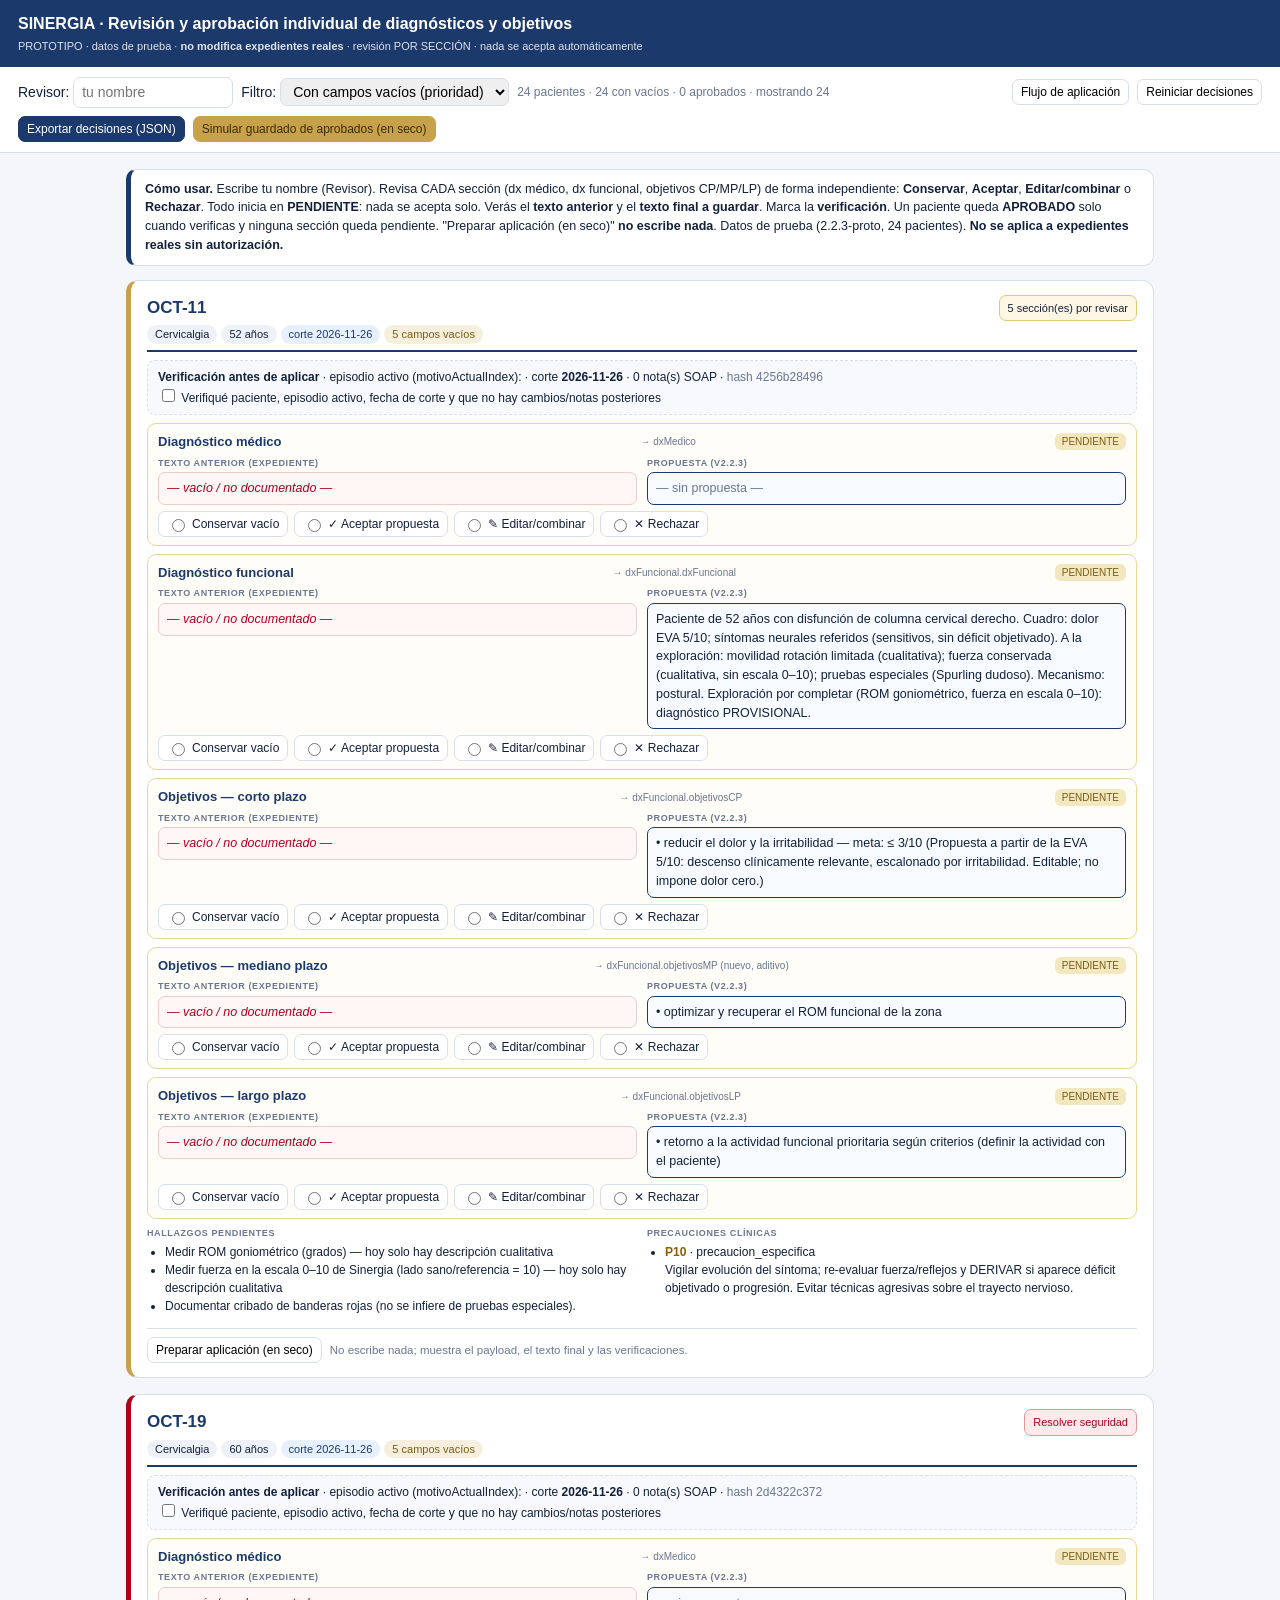
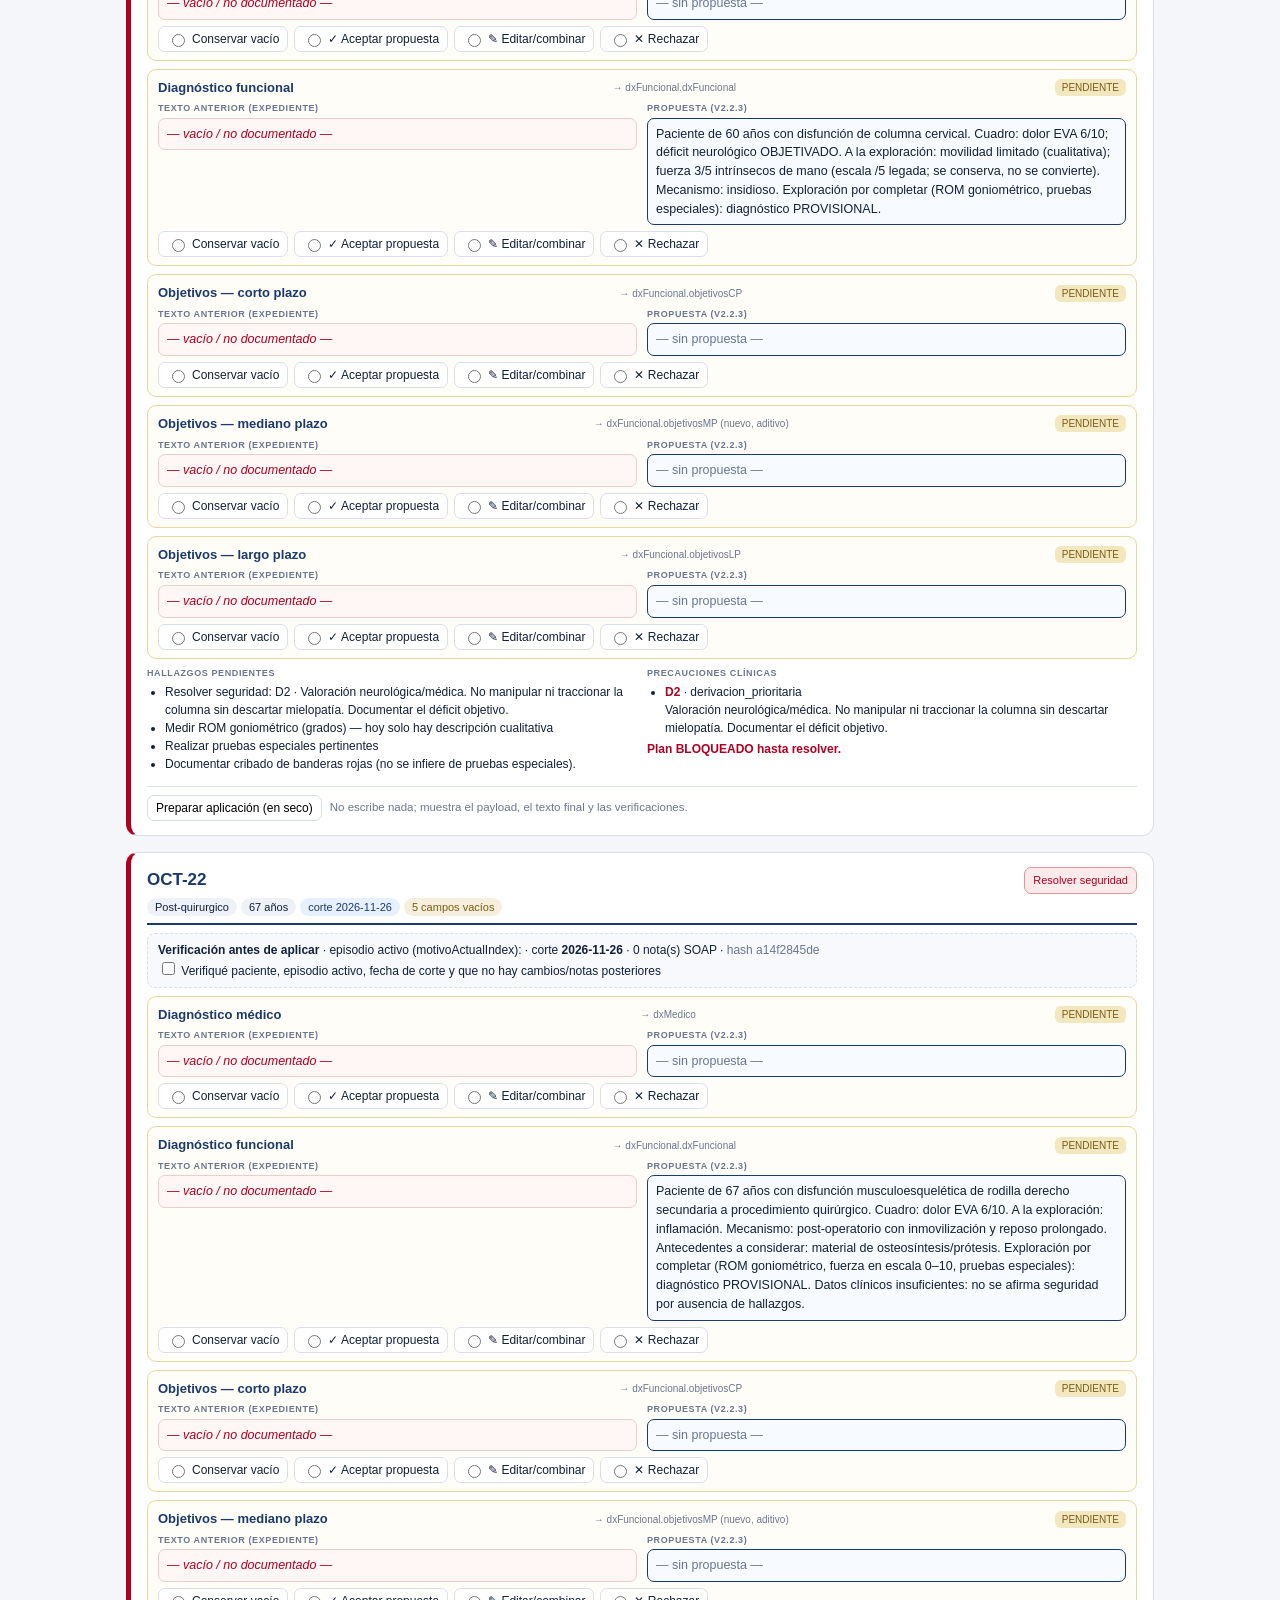
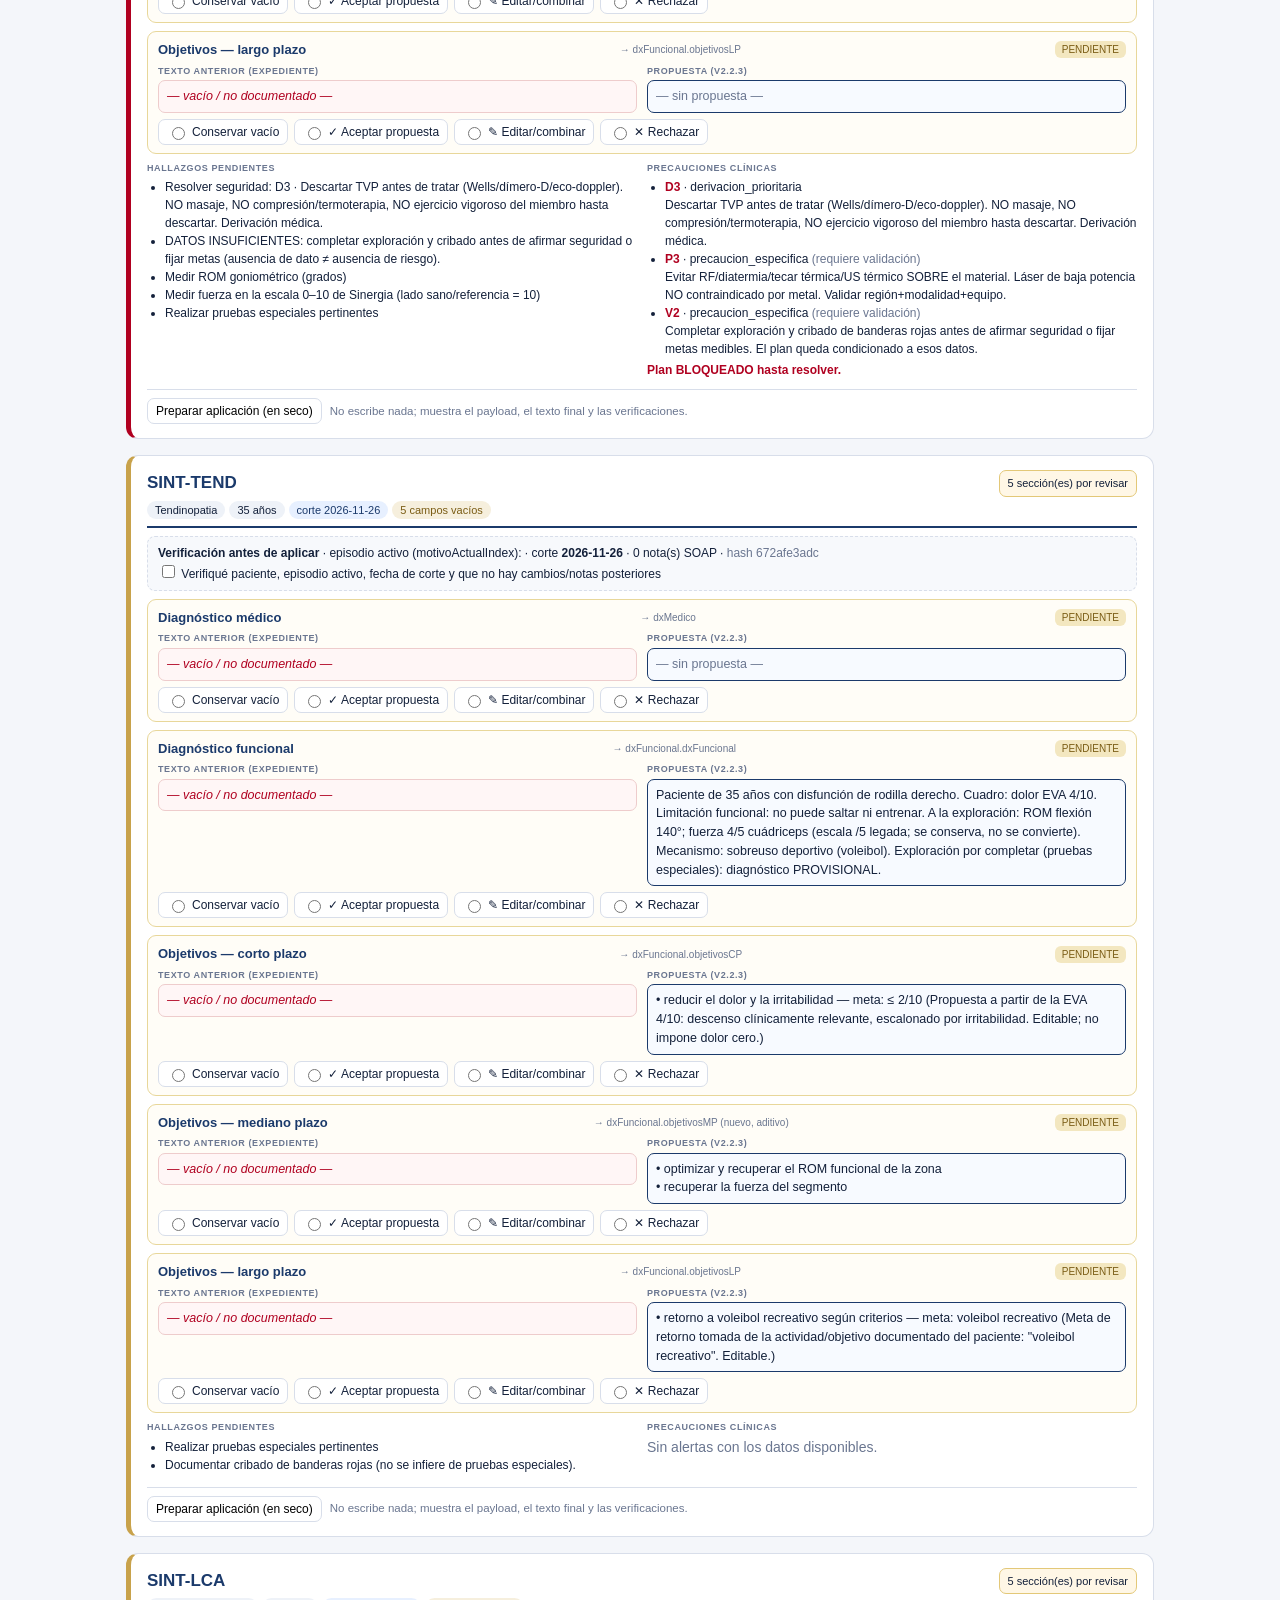
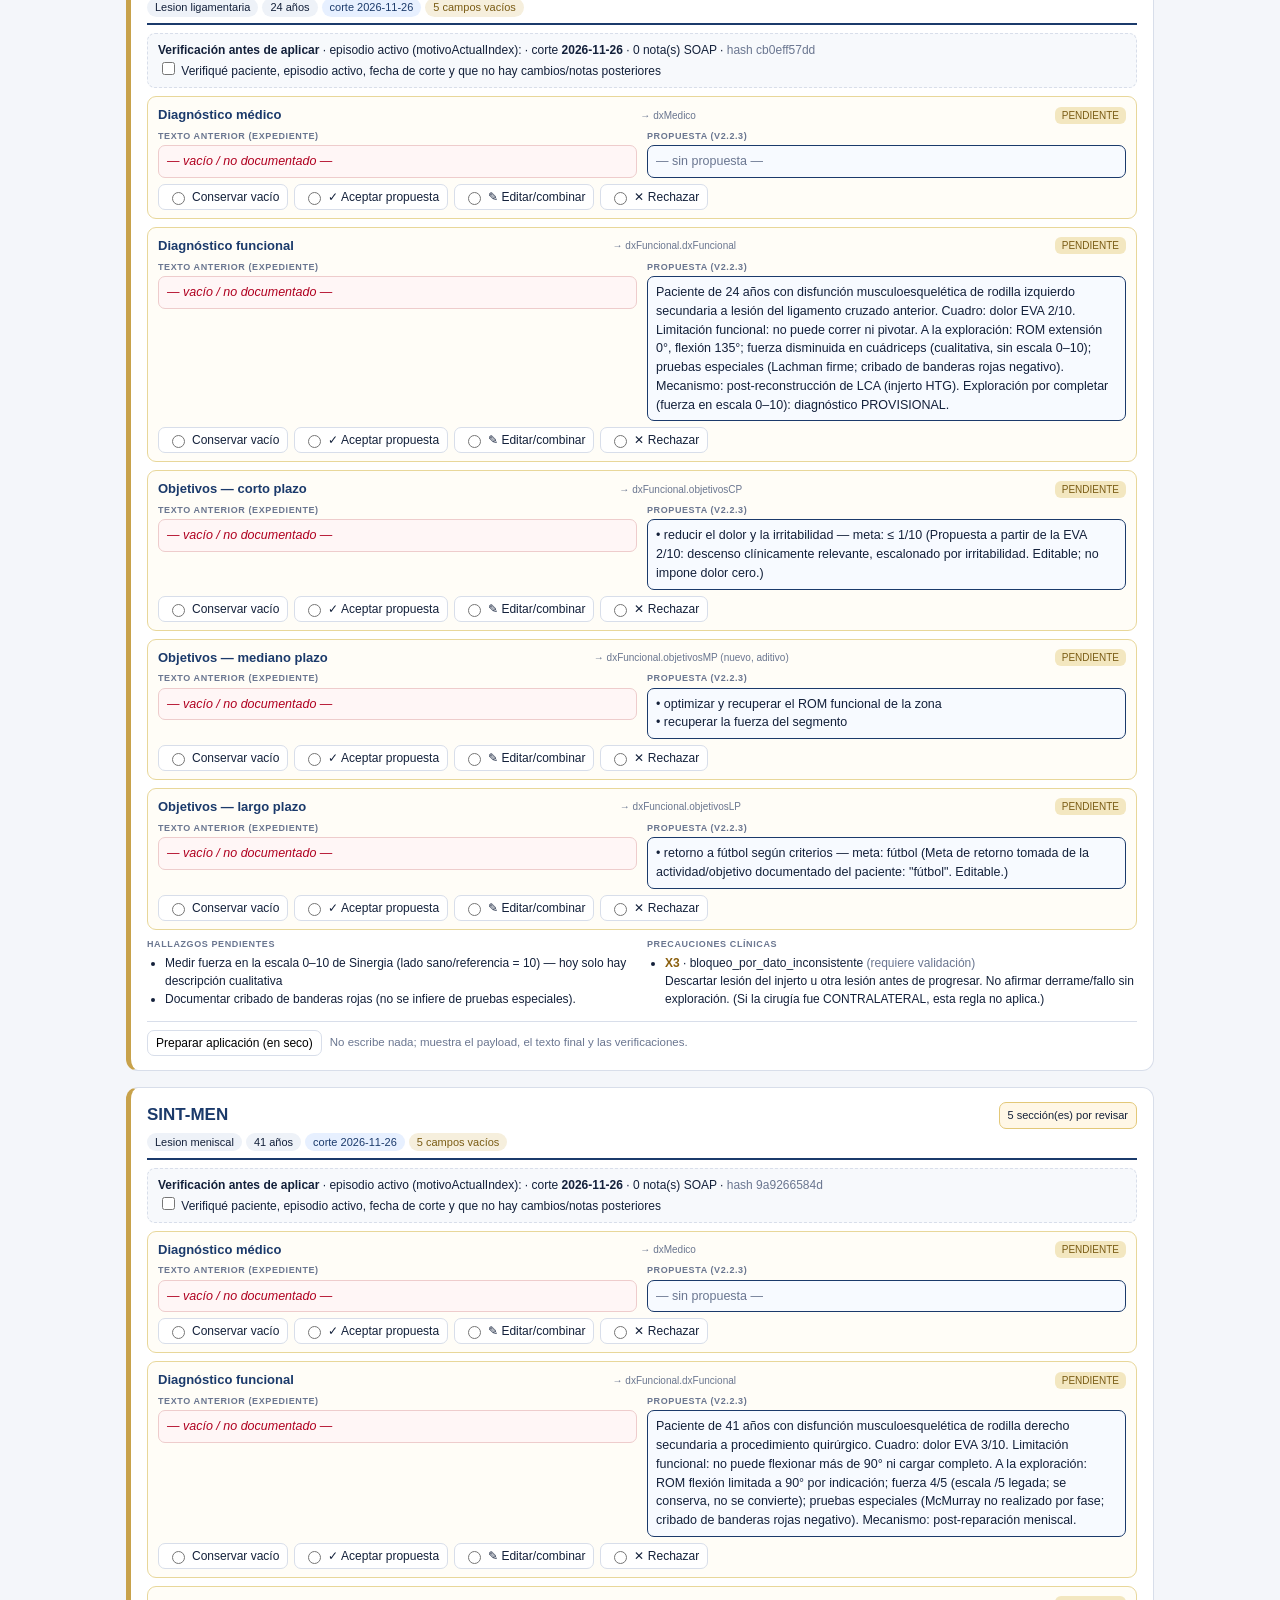
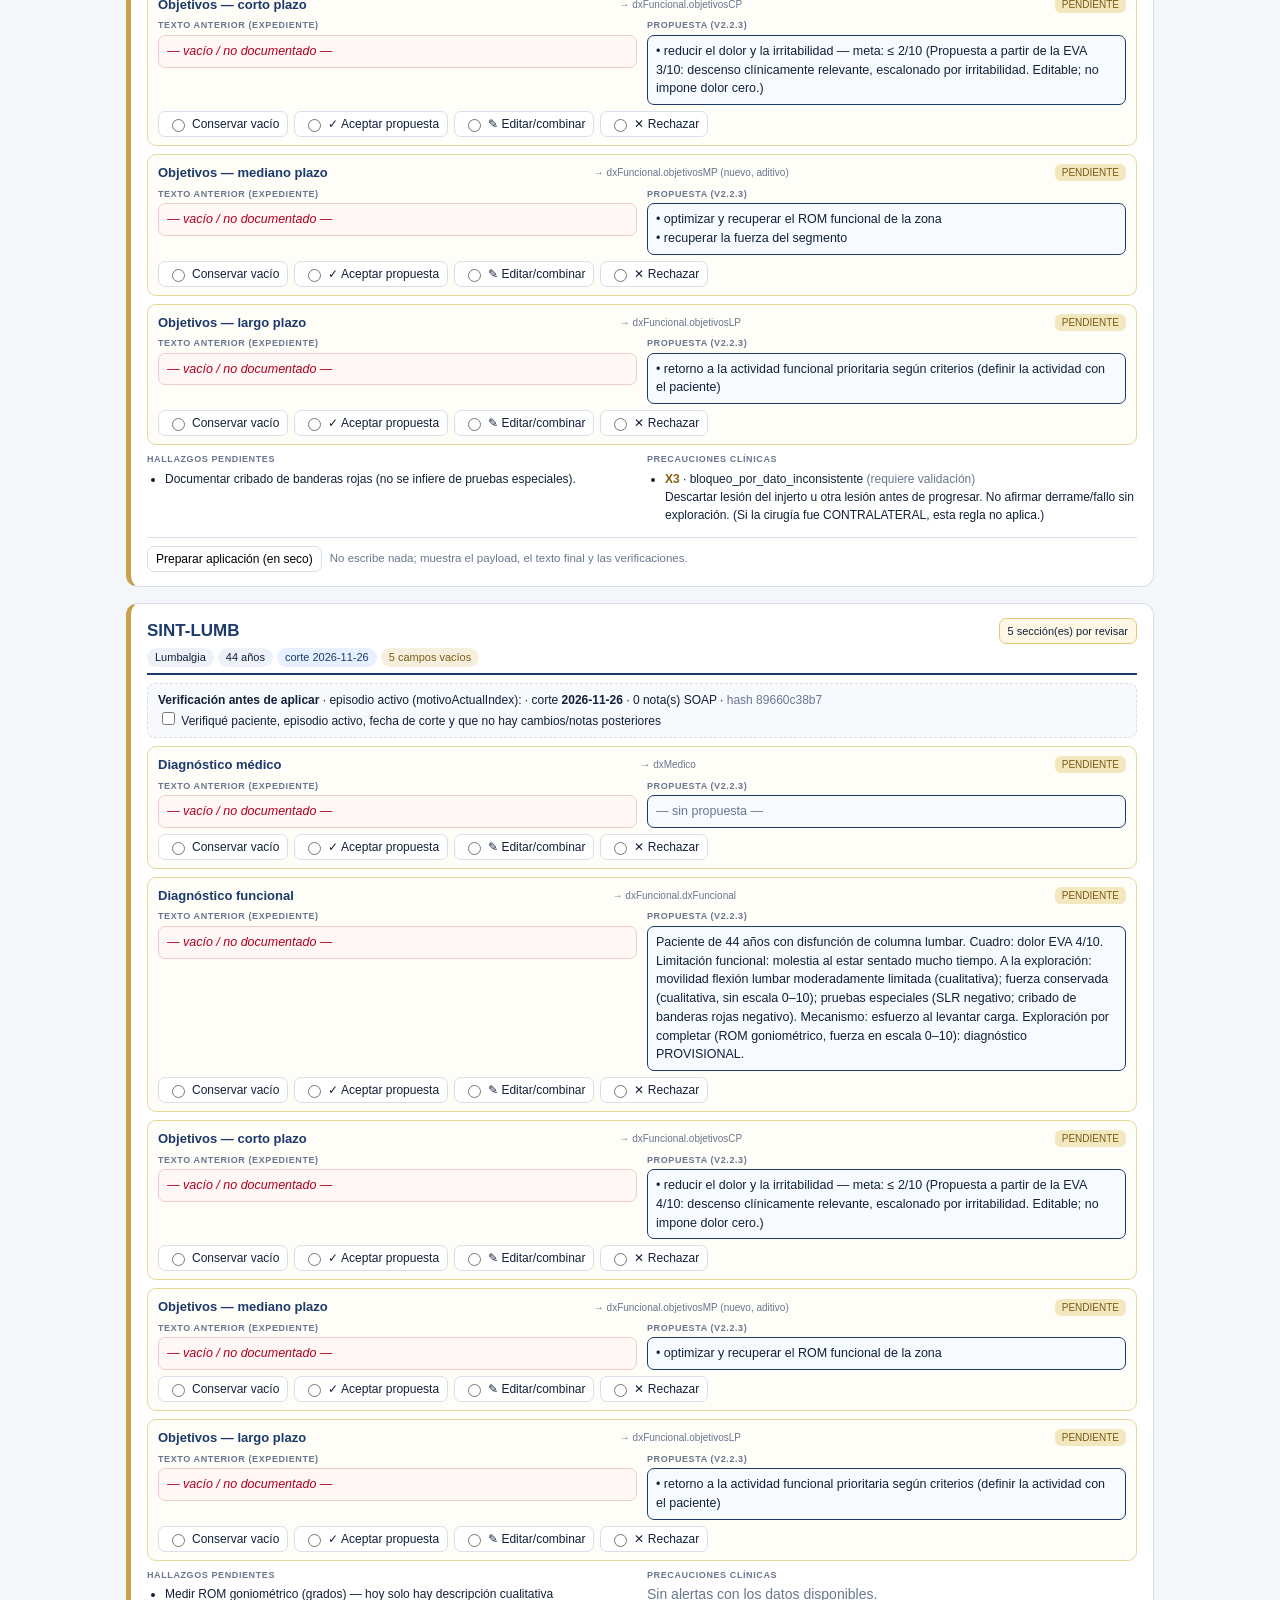
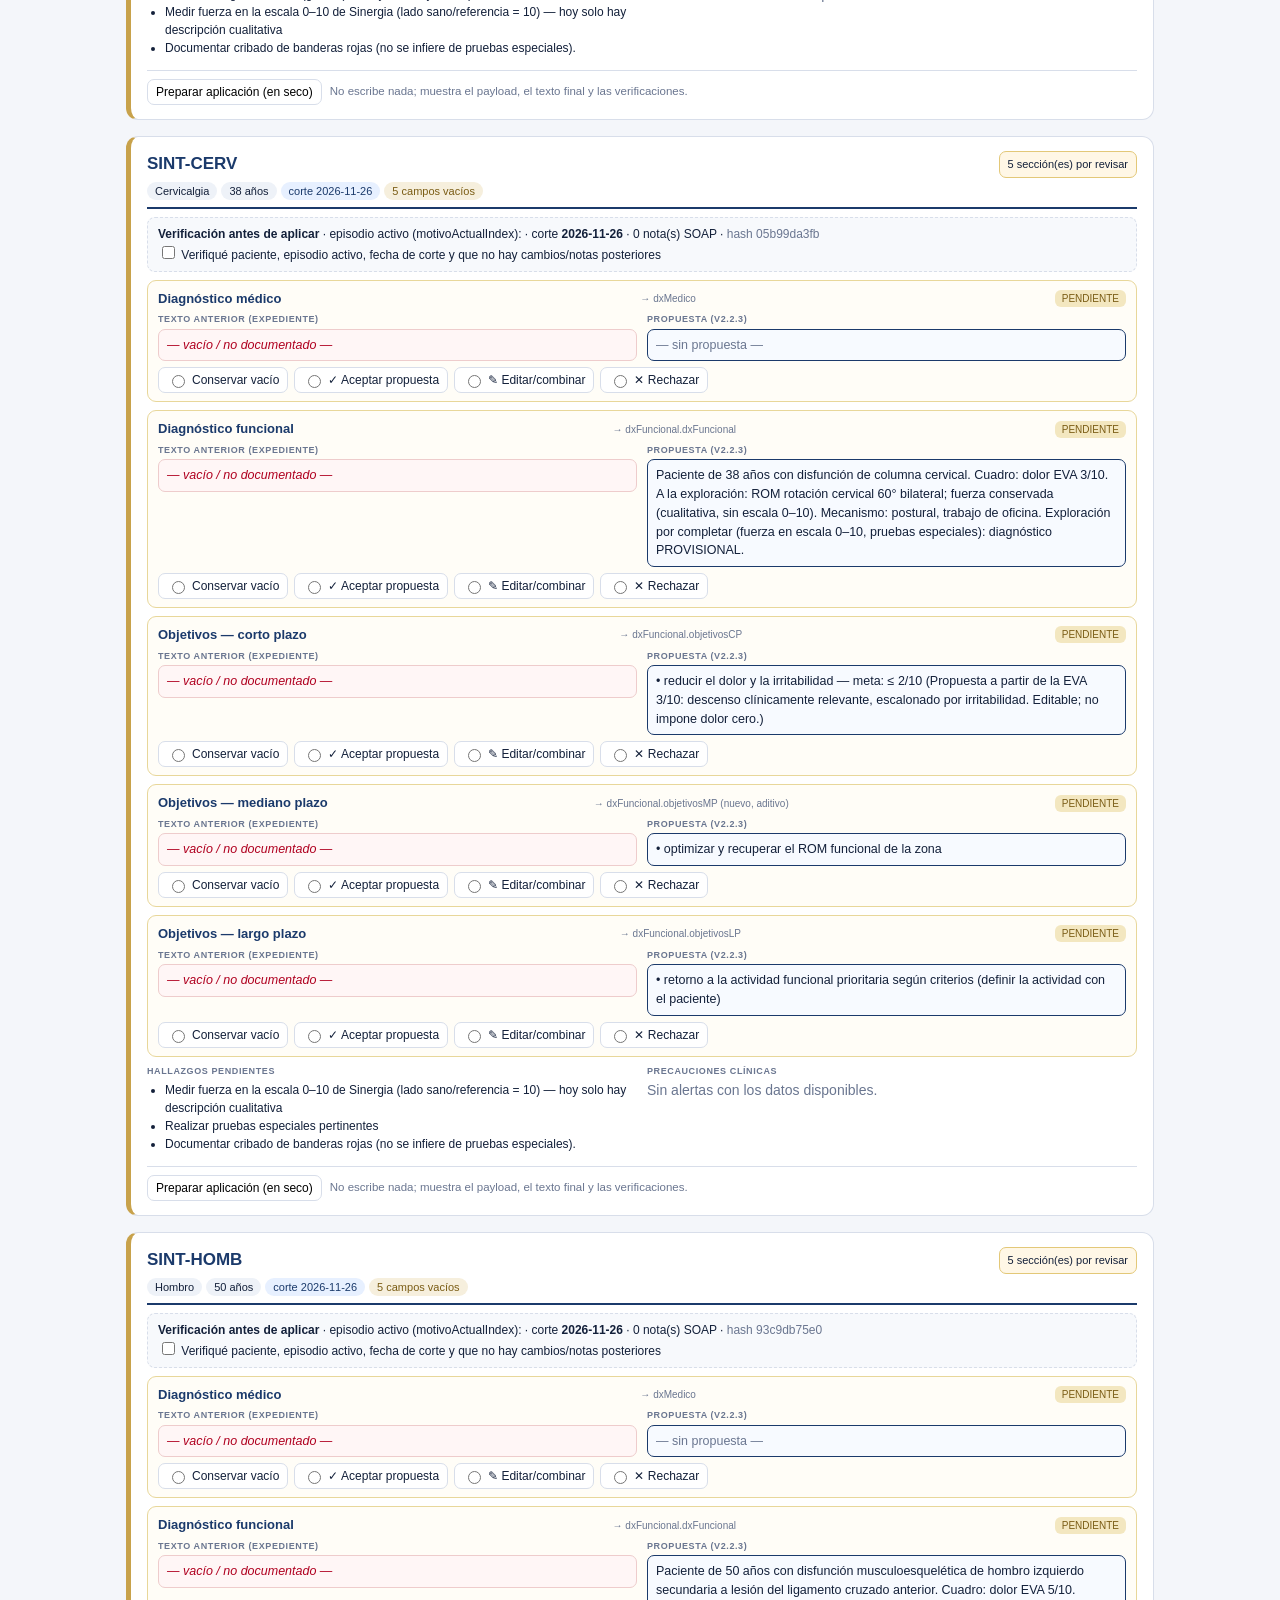
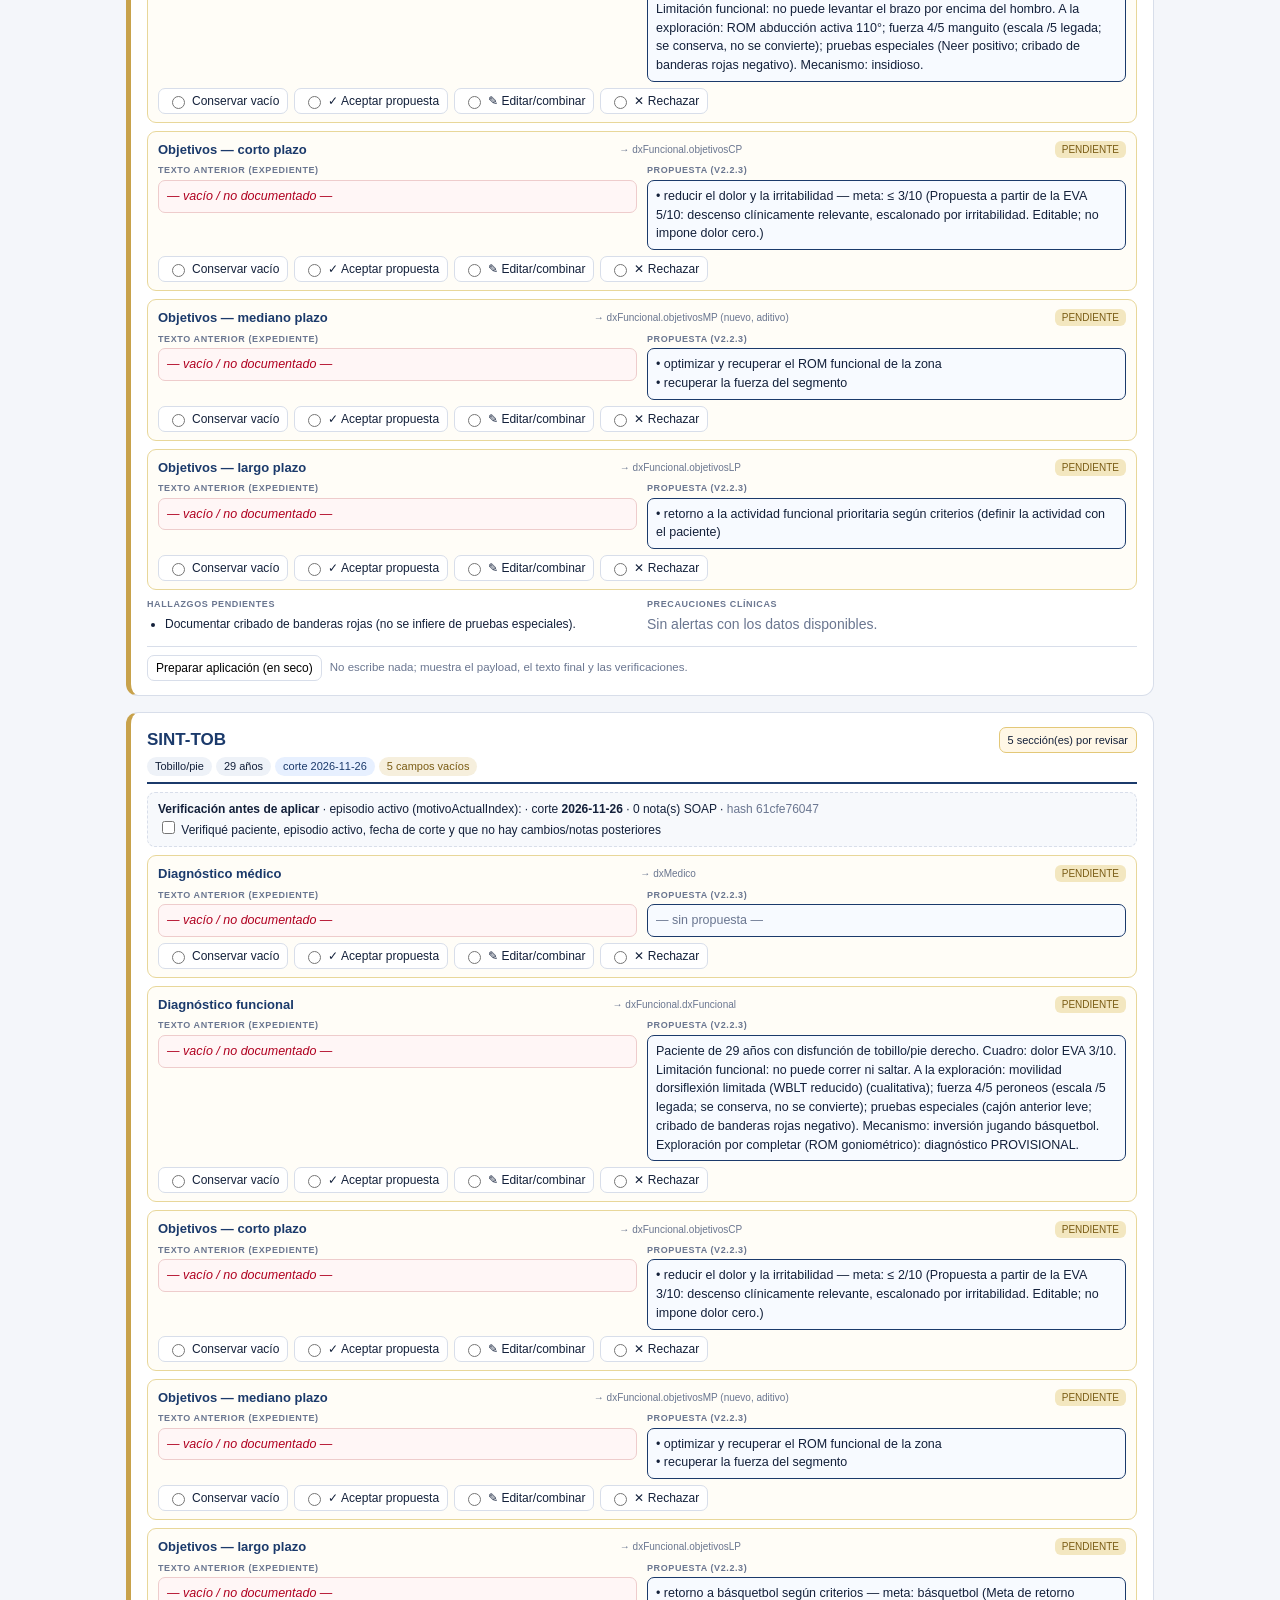
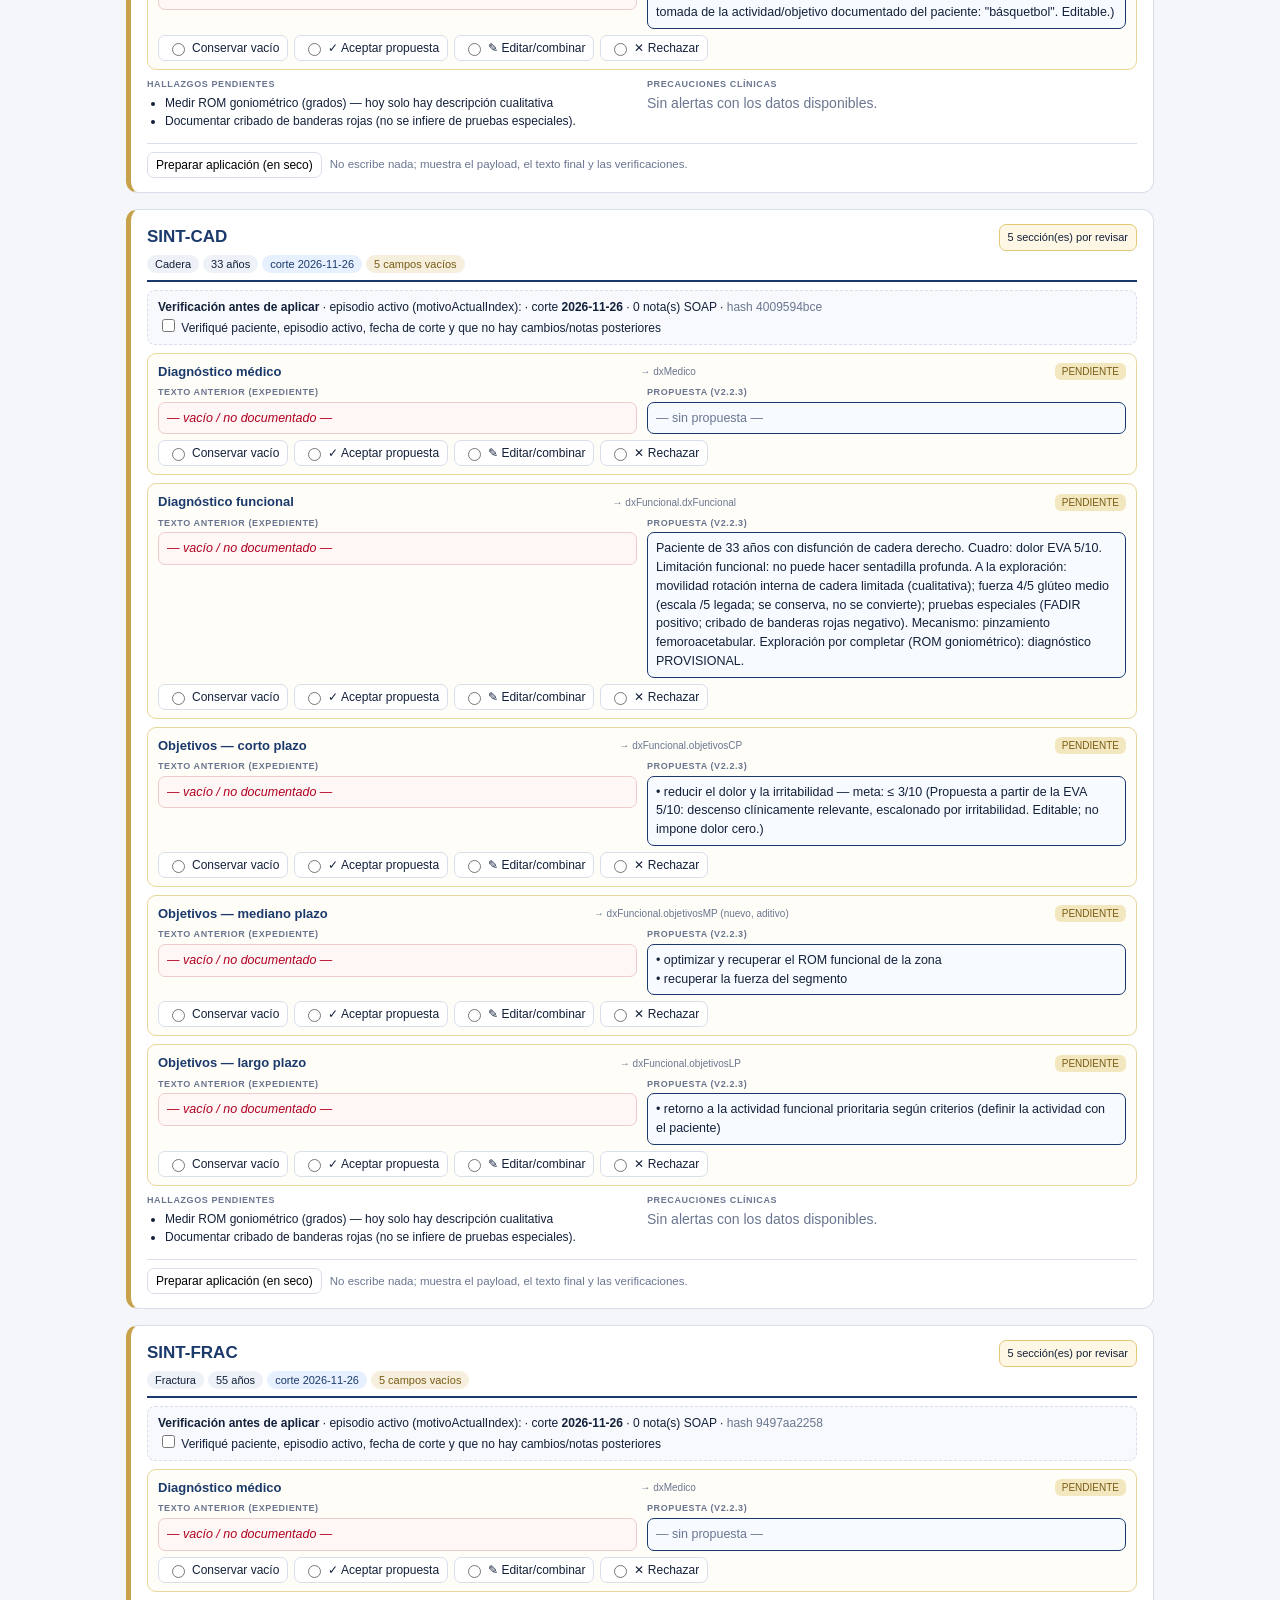
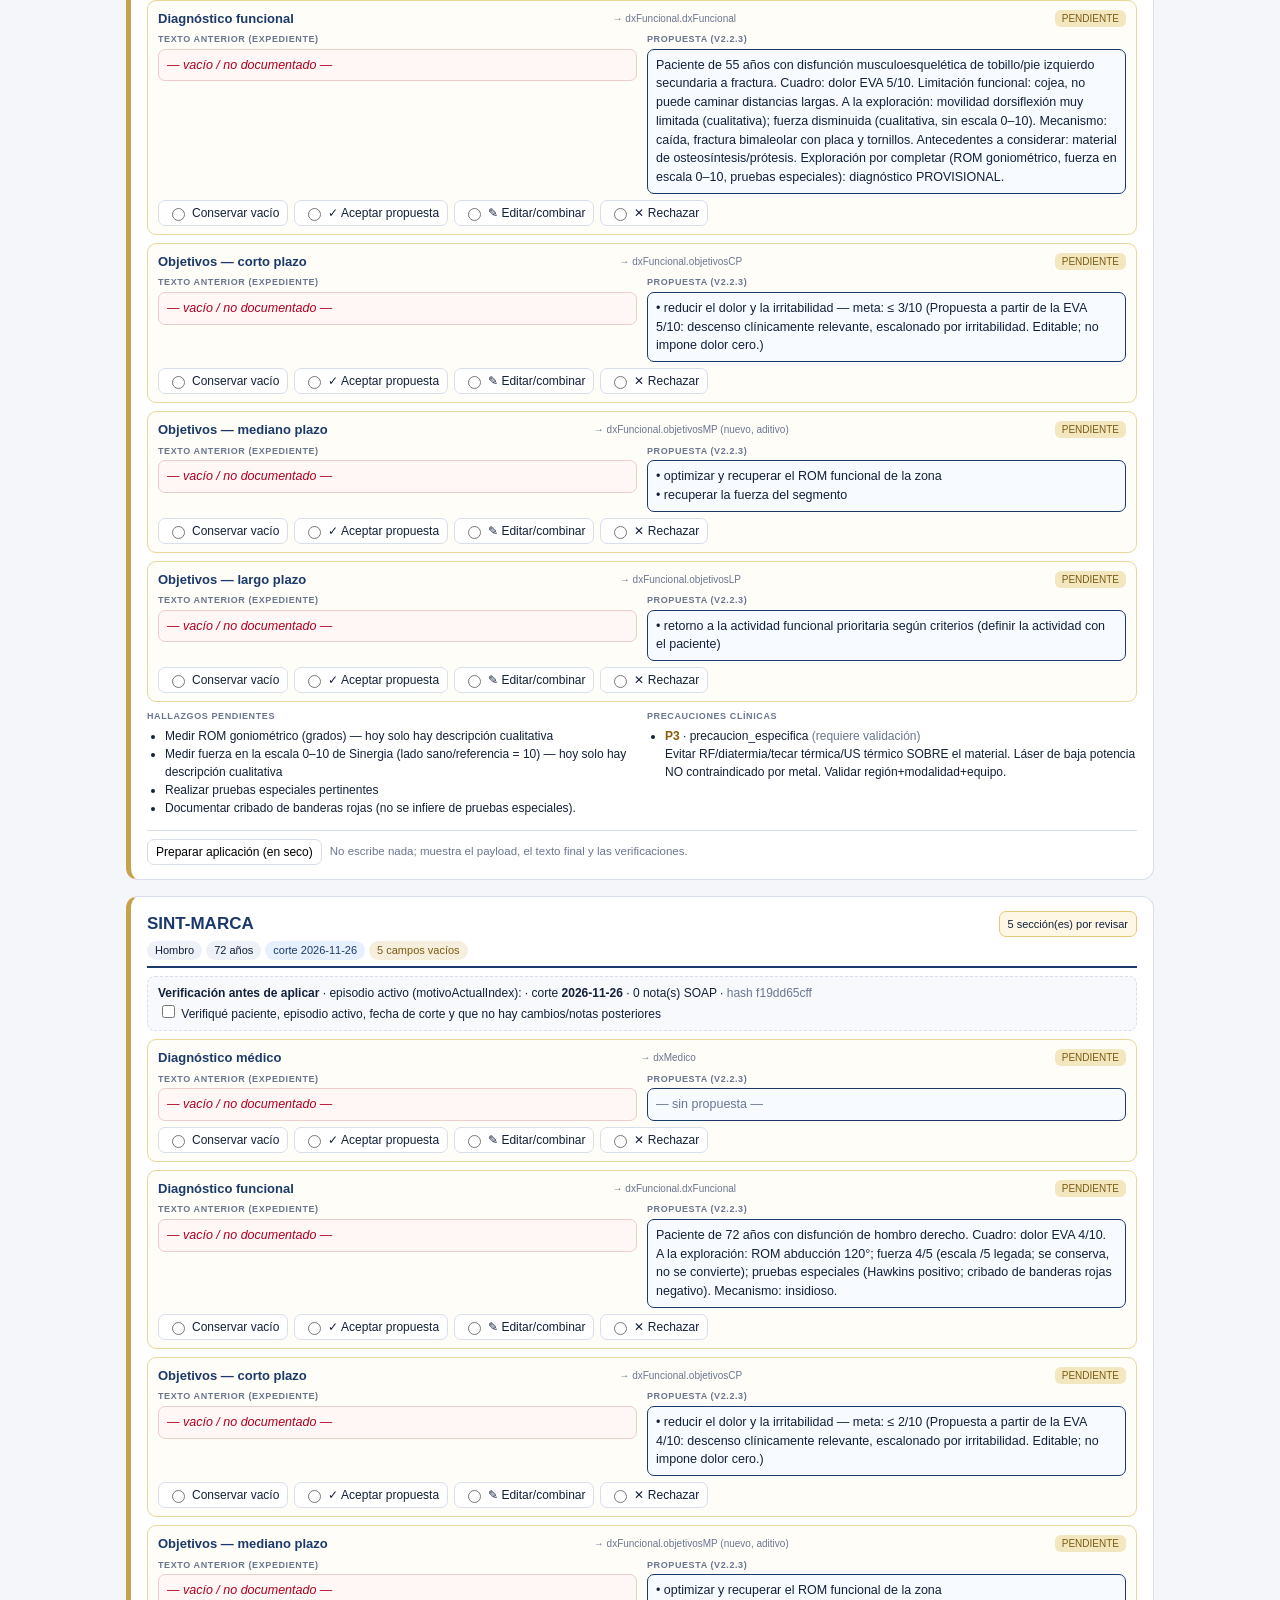
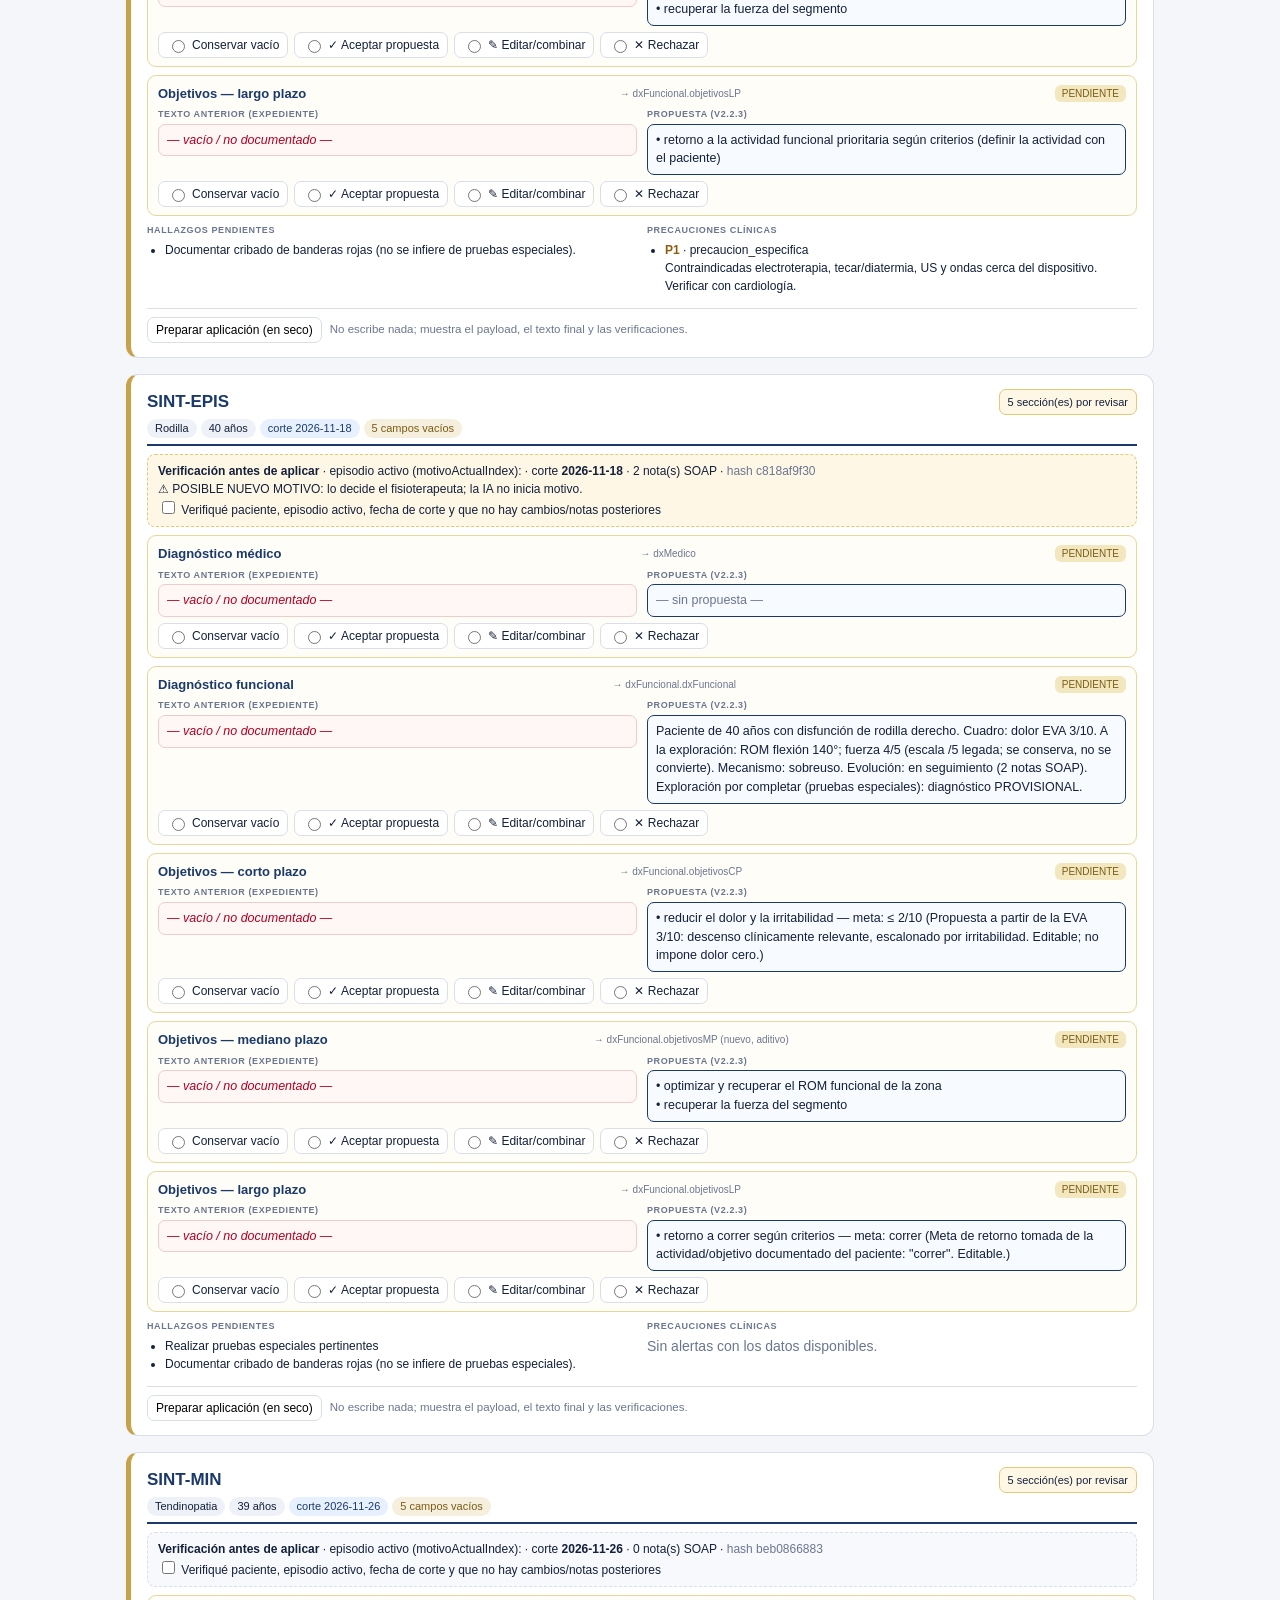
==== commit f9636f34: "V2.2.3-proto: cierre dx+objetivos de los 85 (estudios OCR, revisión por sección, 5 pilotos) Prototip" ====
--- a/v2_prototipo/prototipo_revision/index.html
+++ b/v2_prototipo/prototipo_revision/index.html
@@ -3,303 +3,245 @@
 <head>
 <meta charset="utf-8">
 <meta name="viewport" content="width=device-width, initial-scale=1">
-<title>SINERGIA · Revisión de diagnósticos y objetivos (prototipo)</title>
+<title>SINERGIA · Revisión y aprobación de diagnósticos y objetivos</title>
 <style>
   :root{--navy:#1B3A6B;--gold:#C8A24B;--ink:#13203a;--mut:#6a7690;--line:#d8deea;--bg:#f4f6fa;--ok:#1F8A4C;--warn:#8a5e0c;--bad:#b00020;}
   *{box-sizing:border-box}
   body{font:14px/1.5 -apple-system,Segoe UI,Roboto,Arial,sans-serif;color:var(--ink);background:var(--bg);margin:0}
-  header{background:var(--navy);color:#fff;padding:12px 18px;position:sticky;top:0;z-index:5}
-  header h1{font-size:16px;margin:0 0 2px;letter-spacing:.3px}
+  header{background:var(--navy);color:#fff;padding:12px 18px;position:sticky;top:0;z-index:6}
+  header h1{font-size:16px;margin:0 0 2px}
   header .sub{font-size:11px;opacity:.85}
-  .bar{display:flex;flex-wrap:wrap;gap:8px;align-items:center;padding:10px 18px;background:#fff;border-bottom:1px solid var(--line);position:sticky;top:48px;z-index:4}
+  .bar{display:flex;flex-wrap:wrap;gap:8px;align-items:center;padding:10px 18px;background:#fff;border-bottom:1px solid var(--line);position:sticky;top:48px;z-index:5}
   .bar .sp{flex:1}
   button{font:inherit;cursor:pointer;border:1px solid var(--line);background:#fff;border-radius:7px;padding:5px 10px}
   button.primary{background:var(--navy);color:#fff;border-color:var(--navy)}
   button.gold{background:var(--gold);color:#3a2d06;border-color:var(--gold)}
   button.sm{padding:3px 8px;font-size:12px}
-  select{font:inherit;padding:4px 8px;border:1px solid var(--line);border-radius:7px}
-  .wrap{max-width:1040px;margin:0 auto;padding:16px}
-  .card{background:#fff;border:1px solid var(--line);border-radius:12px;padding:14px 16px;margin:0 0 16px;box-shadow:0 1px 2px rgba(20,32,58,.04)}
-  .card.vacio{border-left:5px solid var(--gold)}
-  .card.bloq{border-left:5px solid var(--bad)}
+  select,input[type=text]{font:inherit;padding:4px 8px;border:1px solid var(--line);border-radius:7px}
+  .wrap{max-width:1060px;margin:0 auto;padding:16px}
+  .card{background:#fff;border:1px solid var(--line);border-radius:12px;padding:14px 16px;margin:0 0 16px}
+  .card.vacio{border-left:5px solid var(--gold)} .card.bloq{border-left:5px solid var(--bad)} .card.done{border-left:5px solid var(--ok)}
   .chead{display:flex;justify-content:space-between;align-items:flex-start;gap:10px;border-bottom:2px solid var(--navy);padding-bottom:6px;margin-bottom:8px}
-  .chead h2{font-size:17px;color:var(--navy);margin:0 0 3px;letter-spacing:.4px}
+  .chead h2{font-size:17px;color:var(--navy);margin:0 0 3px}
   .chip{display:inline-block;background:#eef2f8;border-radius:10px;padding:1px 8px;font-size:11px;margin-right:4px}
   .chip.gold{background:#f6efdd;color:#7a5c14}.chip.oct{background:#e7f0ff;color:var(--navy)}
-  .state{font-size:11px;border-radius:7px;padding:4px 8px;text-align:center;max-width:180px}
-  .state.rev{background:#fff7e6;border:1px solid #e3c878}.state.bloq{background:#fdeaea;border:1px solid #d99;color:var(--bad)}
-  .state.done{background:#e8f6ee;border:1px solid #8ccfa6;color:var(--ok)}
-  .verif{background:#f7f9fc;border:1px dashed var(--line);border-radius:8px;padding:7px 10px;font-size:12px;margin:6px 0}
-  .verif b{color:var(--navy)} .verif .mut{color:var(--mut)}
-  .verif.nm{background:#fff7e6;border-color:#e3c878}
-  .lbl{font-size:10px;text-transform:uppercase;letter-spacing:.6px;color:var(--mut);font-weight:700;margin:8px 0 3px}
-  .two{display:flex;gap:12px}.two>div{flex:1;min-width:0}
-  .box{border:1px solid var(--line);border-radius:8px;padding:7px 9px;background:#fbfcfe;font-size:13px;white-space:pre-wrap}
+  .state{font-size:11px;border-radius:7px;padding:4px 8px;text-align:center;max-width:150px}
+  .state.rev{background:#fff7e6;border:1px solid #e3c878}.state.bloq{background:#fdeaea;border:1px solid #d99;color:var(--bad)}.state.done{background:#e8f6ee;border:1px solid #8ccfa6;color:var(--ok)}
+  .verif{background:#f7f9fc;border:1px dashed var(--line);border-radius:8px;padding:7px 10px;font-size:12px;margin:6px 0}.verif.nm{background:#fff7e6;border-color:#e3c878}
+  .sec{border:1px solid var(--line);border-radius:9px;margin:8px 0;padding:8px 10px}
+  .sec.pend{background:#fffdf7;border-color:#e8d79a}
+  .sec.ok{background:#f6fbf8;border-color:#bfe3cd}
+  .sec-h{display:flex;justify-content:space-between;align-items:center;gap:8px}
+  .sec-h b{color:var(--navy);font-size:13px}
+  .badge{font-size:10px;border-radius:6px;padding:1px 7px}
+  .badge.pend{background:#f3e7c0;color:#7a5c14}.badge.cons{background:#e7edf6;color:var(--navy)}.badge.acep{background:#d9f0e2;color:var(--ok)}.badge.edit{background:#e2e9fb;color:var(--navy)}.badge.rech{background:#f6dede;color:var(--bad)}
+  .two{display:flex;gap:10px;margin-top:5px}.two>div{flex:1;min-width:0}
+  .lbl{font-size:9px;text-transform:uppercase;letter-spacing:.6px;color:var(--mut);font-weight:700;margin-bottom:2px}
+  .box{border:1px solid var(--line);border-radius:7px;padding:6px 8px;background:#fbfcfe;font-size:12.5px;white-space:pre-wrap}
   .box.ant.vacio{color:var(--bad);background:#fff6f6;border-color:#ecc;font-style:italic}
   .box.prop{border-color:var(--navy);background:#f7faff}
-  .opts{display:flex;flex-wrap:wrap;gap:6px;margin:6px 0}
+  .box.final{border-color:var(--ok);background:#f4fbf6}
+  .opts{display:flex;flex-wrap:wrap;gap:6px;margin-top:6px}
   .opts label{display:inline-flex;align-items:center;gap:4px;font-size:12px;border:1px solid var(--line);border-radius:7px;padding:3px 8px;cursor:pointer;background:#fff}
   .opts label.on{border-color:var(--navy);background:#eef3fb;font-weight:600}
-  textarea{width:100%;min-height:70px;font:inherit;border:1px solid var(--line);border-radius:8px;padding:7px;margin-top:4px}
-  table.obj{width:100%;border-collapse:collapse;margin-top:4px}
-  table.obj td{border-bottom:1px solid #eef1f6;padding:4px;vertical-align:top;font-size:12px}
-  td.f{white-space:nowrap;color:var(--navy);font-weight:600;width:62px}
+  textarea{width:100%;min-height:70px;font:inherit;border:1px solid var(--line);border-radius:8px;padding:7px;margin-top:5px}
   .mut{color:var(--mut)}
-  ul.chk,ul.prec{margin:3px 0;padding-left:18px;font-size:12px}
-  ul.prec.danger li b{color:var(--bad)}ul.prec.warn li b{color:var(--warn)}
+  ul.chk,ul.prec{margin:3px 0;padding-left:18px;font-size:12px}ul.prec.danger li b{color:var(--bad)}ul.prec.warn li b{color:var(--warn)}
   .cfoot{display:flex;flex-wrap:wrap;gap:8px;align-items:center;border-top:1px solid var(--line);margin-top:10px;padding-top:8px}
   .drybox{background:#0d1c33;color:#d7e3f5;font:12px/1.5 ui-monospace,Menlo,Consolas,monospace;border-radius:8px;padding:10px;margin-top:8px;white-space:pre-wrap;display:none}
   .banner{background:#fff;border:1px solid var(--line);border-left:5px solid var(--navy);border-radius:10px;padding:10px 14px;margin:0 0 14px;font-size:12.5px}
   .count{font-size:12px;color:var(--mut)}
-  dialog{border:none;border-radius:12px;max-width:760px;width:94%;padding:0}
-  dialog .dh{background:var(--navy);color:#fff;padding:10px 16px;font-weight:600}
-  dialog .db{padding:14px 16px;max-height:70vh;overflow:auto}
-  .req{color:var(--bad)}
+  dialog{border:none;border-radius:12px;max-width:820px;width:94%;padding:0}dialog .dh{background:var(--navy);color:#fff;padding:10px 16px;font-weight:600}dialog .db{padding:14px 16px;max-height:72vh;overflow:auto}
 </style>
 </head>
 <body>
 <header>
-  <h1>SINERGIA · Revisión de diagnósticos funcionales y objetivos</h1>
-  <div class="sub">PROTOTIPO · datos de prueba · <b>no modifica expedientes reales</b> · aceptar / editar / rechazar por paciente · validación profesional obligatoria</div>
+  <h1>SINERGIA · Revisión y aprobación individual de diagnósticos y objetivos</h1>
+  <div class="sub">PROTOTIPO · datos de prueba · <b>no modifica expedientes reales</b> · revisión POR SECCIÓN · nada se acepta automáticamente</div>
 </header>
 <div class="bar">
+  <label>Revisor: <input type="text" id="revisor" placeholder="tu nombre" size="16"></label>
   <label>Filtro: <select id="filtro">
     <option value="todos">Todos</option>
     <option value="vacios" selected>Con campos vacíos (prioridad)</option>
+    <option value="pendientes">Con secciones sin revisar</option>
     <option value="bloq">Con seguridad a resolver</option>
-    <option value="pendientes">Sin decidir</option>
+    <option value="aprobados">Aprobados</option>
   </select></label>
   <span class="count" id="count"></span>
   <span class="sp"></span>
-  <button class="sm" id="btnFlujo">Ver flujo de aplicación</button>
+  <button class="sm" id="btnFlujo">Flujo de aplicación</button>
   <button class="sm" id="btnReset">Reiniciar decisiones</button>
   <button class="primary sm" id="btnExport">Exportar decisiones (JSON)</button>
   <button class="gold sm" id="btnDryAll">Simular guardado de aprobados (en seco)</button>
 </div>
-<div class="wrap">
-  <div class="banner" id="banner"></div>
-  <div id="lista"></div>
-</div>
-
+<div class="wrap"><div class="banner" id="banner"></div><div id="lista"></div></div>
 <dialog id="modal"><div class="dh" id="modalTitle">—</div><div class="db" id="modalBody"></div><div style="padding:10px 16px;text-align:right"><button onclick="document.getElementById('modal').close()">Cerrar</button></div></dialog>
 
 <script src="datos_revision.js"></script>
 <script>
 (function(){
   "use strict";
-  var DATA = (window.DATOS_REVISION && window.DATOS_REVISION.items) || [];
+  var D = (window.DATOS_REVISION && window.DATOS_REVISION.items) || [];
   var META = (window.DATOS_REVISION && window.DATOS_REVISION._meta) || {};
-  var LSKEY = "sinergia_revision_decisiones_v1";
-  var FASES = {corto:"Corto plazo", mediano:"Mediano plazo", largo:"Largo plazo", seguridad:"Seguridad"};
-
-  // ---- persistencia local (per-revisor; nunca toca expedientes) ----
-  function loadDec(){ try{ return JSON.parse(localStorage.getItem(LSKEY)||"{}"); }catch(e){ return {}; } }
-  function saveDec(d){ try{ localStorage.setItem(LSKEY, JSON.stringify(d)); }catch(e){} }
-  var DEC = loadDec();
-  function decOf(it){
-    var k = it.codigo;
-    if(!DEC[k] || DEC[k].source_hash !== it.verificacion.source_hash){
-      // Si la fuente cambió (nueva corrida), se reinicia la decisión de ese paciente (evita aplicar algo viejo).
-      DEC[k] = { source_hash: it.verificacion.source_hash, verificado:false,
-        dx:{ modo: it.vacios.dx ? "aceptar" : "conservar", texto:null },
-        obj: {}, nota:"" };
+  var LS = "sinergia_revision_v2";
+  var SEC = [
+    {k:"dx_medico", label:"Diagnóstico médico", campo:"dxMedico", obj:false},
+    {k:"dx_funcional", label:"Diagnóstico funcional", campo:"dxFuncional.dxFuncional", obj:false},
+    {k:"cp", label:"Objetivos — corto plazo", campo:"dxFuncional.objetivosCP", obj:true},
+    {k:"mp", label:"Objetivos — mediano plazo", campo:"dxFuncional.objetivosMP (nuevo, aditivo)", obj:true},
+    {k:"lp", label:"Objetivos — largo plazo", campo:"dxFuncional.objetivosLP", obj:true}
+  ];
+  function load(){ try{return JSON.parse(localStorage.getItem(LS)||"{}");}catch(e){return {};} }
+  function save(){ try{localStorage.setItem(LS,JSON.stringify(ST));}catch(e){} render(); }
+  var ST = load();
+  function st(it){
+    var k=it.codigo;
+    if(!ST[k] || ST[k].source_hash!==it.verificacion.source_hash){
+      ST[k]={ source_hash:it.verificacion.source_hash, verificado:false, revisor:null, ts:null, sec:{} };
+      SEC.forEach(function(s){ ST[k].sec[s.k]={modo:"pendiente", texto:null, ts:null}; });
     }
-    return DEC[k];
-  }
-  function setDec(){ saveDec(DEC); render(); }
-
+    return ST[k];
+  }
   function esc(s){ return String(s==null?"":s).replace(/[&<>]/g,function(m){return ({"&":"&amp;","<":"&lt;",">":"&gt;"})[m];}); }
-
-  function objRows(it, d){
-    return it.obj_nuevos.map(function(o,i){
-      var cur = d.obj[i] || (d.obj[i] = { modo: "aceptar", texto:null });
-      var meta = o.meta ? ('<b>'+esc(o.meta)+'</b>') : '<span class="mut">— (a definir con el paciente)</span>';
-      function opt(v,txt){ return '<label class="'+(cur.modo===v?'on':'')+'"><input type="radio" name="o_'+it.codigo+'_'+i+'" '+(cur.modo===v?'checked':'')+' onclick="RV.obj(\''+it.codigo+'\','+i+',\''+v+'\')">'+txt+'</label>'; }
-      var editor = cur.modo==="editar" ? '<textarea oninput="RV.objTxt(\''+it.codigo+'\','+i+',this.value)">'+esc(cur.texto!=null?cur.texto:(o.actividad+(o.meta?(" — meta: "+o.meta):"")))+'</textarea>' : '';
-      return '<tr><td class="f">'+esc(FASES[o.fase]||o.fase)+'</td>'+
-        '<td>'+esc(o.alteracion)+'<div class="mut">'+esc(o.actividad)+'</div>'+
-        (o.justificacion?'<div class="mut">'+esc(o.justificacion)+'</div>':'')+
-        '<div class="opts">'+opt("aceptar","✓ Aceptar")+opt("editar","✎ Editar")+opt("rechazar","✕ Rechazar")+'</div>'+editor+'</td>'+
-        '<td>'+meta+'</td></tr>';
-    }).join("");
-  }
-
-  function precHTML(it){
-    if(!it.precauciones.length) return '<div class="mut">Sin alertas con los datos disponibles.</div>';
-    var danger = it.bloquea_plan;
-    return '<ul class="prec '+(danger?'danger':'warn')+'">'+it.precauciones.map(function(a){
-      return '<li><b>'+esc(a.regla)+'</b> · '+esc(a.clase)+(a.requiere_validacion?' <span class="mut">(requiere validación)</span>':'')+'<br>'+esc(a.accion)+'</li>';
-    }).join("")+'</ul>'+(it.bloquea_plan?'<div style="color:var(--bad);font-weight:700;font-size:12px">Plan BLOQUEADO hasta resolver seguridad.</div>':'');
-  }
+  function byc(c){ return D.filter(function(x){return x.codigo===c;})[0]; }
+  function propTexto(sec, s){ return s.obj ? (sec.propuesto||[]).map(function(t){return "• "+t;}).join("\n") : (sec.propuesto||""); }
+  function finalTexto(it,s,d){
+    var sec=it.secciones[s.k];
+    if(d.modo==="aceptar") return propTexto(sec,s);
+    if(d.modo==="editar") return d.texto!=null?d.texto:propTexto(sec,s);
+    if(d.modo==="conservar"||d.modo==="rechazar") return sec.anterior||"";
+    return null; // pendiente
+  }
+
+  function seccionHTML(it, s){
+    var sec=it.secciones[s.k]; var d=st(it).sec[s.k];
+    var ant = sec.anterior||"";
+    var prop = propTexto(sec,s);
+    var badgeMap={pendiente:["pend","PENDIENTE"],conservar:["cons","Conservar"],aceptar:["acep","Aceptar"],editar:["edit","Editar"],rechazar:["rech","Rechazar"]};
+    var bm=badgeMap[d.modo]||badgeMap.pendiente;
+    var docExtra="";
+    if(s.k==="dx_medico"){
+      if(sec.documentado && sec.documentado.length) docExtra+='<div class="mut" style="font-size:11px;margin-top:3px">Recuperado de documento: '+sec.documentado.map(function(p){return esc(p.dx)+" <i>("+esc(p.fuente||"doc")+(p.fecha?", "+esc(p.fecha):"")+")</i>";}).join(" · ")+'</div>';
+      if(sec.radiologicos && sec.radiologicos.length) docExtra+='<div class="mut" style="font-size:11px">Hallazgo radiológico (no es dx confirmado): '+sec.radiologicos.map(function(r){return esc((r.estudio?r.estudio+": ":"")+(r.impresion||""))+(r.fecha?" ("+esc(r.fecha)+")":"");}).join(" · ")+'</div>';
+    }
+    function opt(v,txt){ return '<label class="'+(d.modo===v?"on":"")+'"><input type="radio" name="'+it.codigo+'_'+s.k+'" '+(d.modo===v?"checked":"")+' onclick="RV.set(\''+it.codigo+'\',\''+s.k+'\',\''+v+'\')">'+txt+'</label>'; }
+    var editor = d.modo==="editar" ? '<textarea oninput="RV.txt(\''+it.codigo+'\',\''+s.k+'\',this.value)">'+esc(d.texto!=null?d.texto:prop)+'</textarea>'+
+      '<div style="margin-top:4px"><button class="sm" onclick="RV.ins(\''+it.codigo+'\',\''+s.k+'\',\'ant\')">+ Insertar anterior</button> <button class="sm" onclick="RV.ins(\''+it.codigo+'\',\''+s.k+'\',\'prop\')">+ Insertar propuesta</button></div>' : '';
+    var fin = finalTexto(it,s,d);
+    var finBox = (d.modo!=="pendiente") ? '<div style="margin-top:5px"><div class="lbl">Texto final a guardar '+(d.modo==="conservar"||d.modo==="rechazar"?'(sin cambio — se conserva lo anterior)':'')+'</div><div class="box final">'+(fin?esc(fin):"<span class=\"mut\">(vacío)</span>")+'</div></div>' : '';
+    return '<div class="sec '+(d.modo==="pendiente"?"pend":"ok")+'">'+
+      '<div class="sec-h"><b>'+esc(s.label)+'</b> <span class="mut" style="font-size:10px">→ '+esc(s.campo)+'</span><span class="badge '+bm[0]+'">'+bm[1]+'</span></div>'+
+      '<div class="two"><div><div class="lbl">Texto anterior (expediente)</div><div class="box ant '+(ant?"":"vacio")+'">'+(ant?esc(ant):"— vacío / no documentado —")+'</div>'+docExtra+'</div>'+
+      '<div><div class="lbl">Propuesta (V2.2.3)</div><div class="box prop">'+(prop?esc(prop):"<span class=\"mut\">— sin propuesta —</span>")+'</div></div></div>'+
+      '<div class="opts">'+opt("conservar",(ant?"Conservar anterior":"Conservar vacío"))+opt("aceptar","✓ Aceptar propuesta")+opt("editar","✎ Editar/combinar")+opt("rechazar","✕ Rechazar")+'</div>'+editor+finBox+'</div>';
+  }
+
+  function aprobado(it){ var S=st(it); if(it.bloquea_plan) return false; if(!S.verificado) return false; return SEC.every(function(s){return S.sec[s.k].modo!=="pendiente";}); }
+  function pendientesN(it){ var S=st(it); return SEC.filter(function(s){return S.sec[s.k].modo==="pendiente";}).length; }
 
   function card(it){
-    var d = decOf(it);
-    var vac = (it.vacios.dx||it.vacios.obj);
-    var cls = it.bloquea_plan ? "bloq" : (vac ? "vacio" : "");
-    var done = estadoDecidido(it,d);
-    var v = it.verificacion;
-    var chips = '<span class="chip">'+esc(it.patologia||"—")+'</span>'+(it.edad!=null?'<span class="chip">'+it.edad+' años</span>':'')+
-      '<span class="chip oct">corte '+esc(v.fecha_corte||"—")+'</span>'+(vac?'<span class="chip gold">campos vacíos</span>':'');
-    var stateCls = it.bloquea_plan?"bloq":(done?"done":"rev");
-    var stateTxt = it.bloquea_plan?"Resolver seguridad":(done?"Decidido":"Pendiente de revisión");
-    var verifCls = v.posible_nuevo_motivo ? "verif nm":"verif";
-    var verif = '<div class="'+verifCls+'"><b>Verificación antes de aplicar</b> · '+
-      'episodio activo (motivoActualIndex): <b>'+esc(v.episodio_activo)+'</b>'+(v.num_episodio!=null?' · nº episodio '+esc(v.num_episodio):'')+
-      ' · fecha de corte <b>'+esc(v.fecha_corte||"—")+'</b> · '+esc(v.soap_n)+' nota(s) SOAP'+
-      (v.valoracion_inicial_fecha?' · valoración inicial '+esc(v.valoracion_inicial_fecha):'')+
-      ' · <span class="mut">hash fuente '+esc(v.source_hash)+'</span>'+
-      (v.posible_nuevo_motivo?'<br>⚠ POSIBLE NUEVO MOTIVO: lo decide el fisioterapeuta; la IA no inicia motivo. Verificar que la propuesta corresponde al motivo activo.':'')+
-      '<br><label style="font-size:12px"><input type="checkbox" '+(d.verificado?"checked":"")+' onclick="RV.verif(\''+it.codigo+'\',this.checked)"> Verifiqué paciente, episodio activo, fecha de corte y que no hay cambios/notas posteriores</label></div>';
-
-    // DX
-    function dxOpt(val,txt,dis){ return '<label class="'+(d.dx.modo===val?"on":"")+(dis?" ":"")+'"><input type="radio" name="dx_'+it.codigo+'" '+(d.dx.modo===val?"checked":"")+' onclick="RV.dx(\''+it.codigo+'\',\''+val+'\')">'+txt+'</label>'; }
-    var dxEditor = d.dx.modo==="editar" ? '<textarea oninput="RV.dxTxt(\''+it.codigo+'\',this.value)">'+esc(d.dx.texto!=null?d.dx.texto:it.dx_propuesto)+'</textarea>' : '';
-    var dxBlock = '<div class="lbl">Diagnóstico funcional</div>'+
-      '<div class="two"><div><div class="mut" style="font-size:11px">Anterior (expediente)</div><div class="box ant '+(it.vacios.dx?"vacio":"")+'">'+(it.dx_anterior?esc(it.dx_anterior):"— vacío / no documentado —")+'</div></div>'+
-      '<div><div class="mut" style="font-size:11px">Propuesto (V2.2.2)</div><div class="box prop">'+esc(it.dx_propuesto)+'</div></div></div>'+
-      '<div class="opts">'+dxOpt("conservar", it.vacios.dx?"Conservar vacío":"Conservar anterior")+dxOpt("aceptar","✓ Aceptar propuesta")+dxOpt("editar","✎ Editar")+dxOpt("rechazar","✕ Rechazar")+'</div>'+dxEditor;
-
-    var objBlock = '<div class="lbl">Objetivos — anteriores vs nuevos (CP / MP / LP)</div>'+
-      '<div class="two"><div style="flex:0 0 32%"><div class="mut" style="font-size:11px">Anteriores</div>'+
-      (it.obj_anterior.length? it.obj_anterior.map(function(o){return '<div class="box" style="margin-bottom:4px"><b>'+esc(o.horizonte)+':</b> '+esc(o.texto)+'</div>';}).join(""):'<div class="box ant vacio">— vacío —</div>')+'</div>'+
-      '<div><table class="obj"><tbody>'+objRows(it,d)+'</tbody></table></div></div>';
-
-    var dmBlock = '<div class="lbl">Dx médico referido</div><div class="box">'+(it.dx_medico?esc(it.dx_medico)+' <span class="mut">(referido, a confirmar)</span>':'<span class="mut">sin dx médico referido</span>')+'</div>';
-
-    var pendBlock = '<div class="two" style="margin-top:8px"><div><div class="lbl">Hallazgos pendientes relevantes</div>'+(it.pendientes.length?'<ul class="chk">'+it.pendientes.slice(0,6).map(function(p){return '<li>'+esc(p)+'</li>';}).join("")+'</ul>':'<div class="mut">—</div>')+'</div>'+
-      '<div><div class="lbl">Precauciones clínicas</div>'+precHTML(it)+'</div></div>';
-
-    return '<div class="card '+cls+'" id="card_'+it.codigo+'">'+
-      '<div class="chead"><div><h2>'+esc(it.codigo)+'</h2>'+chips+'</div><div class="state '+stateCls+'">'+stateTxt+'</div></div>'+
-      dmBlock + verif + dxBlock + objBlock + pendBlock +
-      '<div class="cfoot"><button class="sm" onclick="RV.dry(\''+it.codigo+'\')">Preparar aplicación (en seco)</button>'+
-      '<span class="mut" style="font-size:11.5px">La aplicación real requiere tu autorización; este botón solo muestra el payload y las verificaciones, no escribe.</span></div>'+
-      '<div class="drybox" id="dry_'+it.codigo+'"></div>'+
-      '</div>';
-  }
-
-  function estadoDecidido(it,d){
-    if(it.bloquea_plan) return false;
-    // "decidido" = verificado + dx con modo != pendiente + cada objetivo con modo elegido
-    if(!d.verificado) return false;
-    return true;
-  }
-
-  // ---- construcción del payload EN SECO (lo que se escribiría por las rutas existentes) ----
-  function construirPayload(it,d){
-    var campos = {}, cambios = [];
-    // DX funcional
-    if(d.dx.modo==="aceptar"){ campos["dxFuncional.dxFuncional"] = it.dx_propuesto; cambios.push("dxFuncional: aceptar propuesta"); }
-    else if(d.dx.modo==="editar"){ campos["dxFuncional.dxFuncional"] = (d.dx.texto!=null?d.dx.texto:it.dx_propuesto); cambios.push("dxFuncional: editado por el fisioterapeuta"); }
-    else if(d.dx.modo==="rechazar"){ cambios.push("dxFuncional: propuesta RECHAZADA (se conserva lo existente)"); }
-    else { cambios.push("dxFuncional: conservar lo existente (sin cambio)"); }
-    // Objetivos → CP/MP/LP (CP/LP a campos históricos; MP a campo nuevo aditivo objetivosMP)
-    var porFase = {corto:[], mediano:[], largo:[]};
-    it.obj_nuevos.forEach(function(o,i){
-      var dec = d.obj[i]||{modo:"aceptar"};
-      if(o.fase==="seguridad") return;
-      if(dec.modo==="rechazar") return;
-      var txt = dec.modo==="editar" && dec.texto!=null ? dec.texto : (o.actividad + (o.meta?(" — meta: "+o.meta):""));
-      (porFase[o.fase]||porFase.largo).push(txt);
+    var S=st(it); var v=it.verificacion; var ap=aprobado(it);
+    var cls=it.bloquea_plan?"bloq":(ap?"done":(it.nVacios>0?"vacio":""));
+    var chips='<span class="chip">'+esc(it.patologia||"—")+'</span>'+(it.edad!=null?'<span class="chip">'+it.edad+' años</span>':'')+'<span class="chip oct">corte '+esc(v.fecha_corte||"—")+'</span>'+(it.nVacios>0?'<span class="chip gold">'+it.nVacios+' campos vacíos</span>':'');
+    var stateCls=it.bloquea_plan?"bloq":(ap?"done":"rev");
+    var stateTxt=it.bloquea_plan?"Resolver seguridad":(ap?"APROBADO":pendientesN(it)+" sección(es) por revisar");
+    var verifCls=v.posible_nuevo_motivo?"verif nm":"verif";
+    var verif='<div class="'+verifCls+'"><b>Verificación antes de aplicar</b> · episodio activo (motivoActualIndex): <b>'+esc(v.episodio_activo)+'</b>'+(v.num_episodio!=null?' · nº episodio '+esc(v.num_episodio):'')+' · corte <b>'+esc(v.fecha_corte||"—")+'</b> · '+esc(v.soap_n)+' nota(s) SOAP'+(v.valoracion_inicial_fecha?' · valoración inicial '+esc(v.valoracion_inicial_fecha):'')+' · <span class="mut">hash '+esc(v.source_hash)+'</span>'+(v.posible_nuevo_motivo?'<br>⚠ POSIBLE NUEVO MOTIVO: lo decide el fisioterapeuta; la IA no inicia motivo.':'')+'<br><label style="font-size:12px"><input type="checkbox" '+(S.verificado?"checked":"")+' onclick="RV.verif(\''+it.codigo+'\',this.checked)"> Verifiqué paciente, episodio activo, fecha de corte y que no hay cambios/notas posteriores</label></div>';
+    var secs=SEC.map(function(s){return seccionHTML(it,s);}).join("");
+    var pend=(it.pendientes||[]);
+    var restr=(it.restricciones_recuperadas||[]);
+    var enl=(it.enlaces_no_consultados||[]);
+    var extra='<div class="two" style="margin-top:8px"><div><div class="lbl">Hallazgos pendientes</div>'+(pend.length?'<ul class="chk">'+pend.slice(0,5).map(function(p){return "<li>"+esc(p)+"</li>";}).join("")+'</ul>':'<div class="mut">—</div>')+
+      (enl.length?'<div class="mut" style="font-size:11px">Documentos NO consultados (enlace de portal): '+enl.length+'</div>':'')+'</div>'+
+      '<div><div class="lbl">Precauciones clínicas</div>'+precHTML(it)+(restr.length?'<div class="mut" style="font-size:11px">Restricciones recuperadas de documentos: '+esc(restr.join("; "))+'</div>':'')+'</div></div>';
+    return '<div class="card '+cls+'" id="card_'+it.codigo+'"><div class="chead"><div><h2>'+esc(it.codigo)+'</h2>'+chips+'</div><div class="state '+stateCls+'">'+stateTxt+'</div></div>'+
+      verif+secs+extra+
+      '<div class="cfoot"><button class="sm" onclick="RV.dry(\''+it.codigo+'\')">Preparar aplicación (en seco)</button><span class="mut" style="font-size:11.5px">No escribe nada; muestra el payload, el texto final y las verificaciones.</span></div><div class="drybox" id="dry_'+it.codigo+'"></div></div>';
+  }
+  function precHTML(it){ var al=it.precauciones||[]; if(!al.length) return '<div class="mut">Sin alertas con los datos disponibles.</div>'; var danger=it.bloquea_plan; return '<ul class="prec '+(danger?"danger":"warn")+'">'+al.map(function(a){return "<li><b>"+esc(a.regla)+"</b> · "+esc(a.clase)+(a.requiere_validacion?' <span class="mut">(requiere validación)</span>':"")+"<br>"+esc(a.accion)+"</li>";}).join("")+'</ul>'+(it.bloquea_plan?'<div style="color:var(--bad);font-weight:700;font-size:12px">Plan BLOQUEADO hasta resolver.</div>':""); }
+
+  function payload(it){
+    var S=st(it); var campos={}, cambios=[];
+    SEC.forEach(function(s){
+      var d=S.sec[s.k]; var sec=it.secciones[s.k];
+      if(d.modo==="aceptar"||d.modo==="editar"){ campos[s.campo.split(" ")[0]] = finalTexto(it,s,d); cambios.push(s.label+": "+(d.modo==="editar"?"editado por el revisor":"aceptar propuesta")); }
+      else if(d.modo==="rechazar"){ cambios.push(s.label+": propuesta RECHAZADA (se conserva lo existente)"); }
+      else if(d.modo==="conservar"){ cambios.push(s.label+": conservar lo existente (sin cambio)"); }
+      else cambios.push(s.label+": PENDIENTE de revisión");
     });
-    if(porFase.corto.length){ campos["dxFuncional.objetivosCP"] = porFase.corto.join(" · "); }
-    if(porFase.largo.length){ campos["dxFuncional.objetivosLP"] = porFase.largo.join(" · "); }
-    if(porFase.mediano.length){ campos["dxFuncional.objetivosMP"] = porFase.mediano.join(" · "); } // CAMPO NUEVO (aditivo; conserva CP/LP)
-    if(porFase.corto.length||porFase.mediano.length||porFase.largo.length) cambios.push("objetivos: CP/MP/LP actualizados (solo los aceptados/editados)");
-    return { campos: campos, cambios: cambios };
-  }
-
-  function flujoAplicacion(it,d){
-    var p = construirPayload(it,d);
-    var v = it.verificacion;
-    var L = [];
-    L.push("// DRY-RUN — NO escribe nada. Flujo por las RUTAS EXISTENTES (con autorización del usuario).");
-    L.push("1) RE-LEER expediente real y VERIFICAR antes de aplicar:");
-    L.push("   - paciente = "+it.codigo+" (id real resuelto por el mapeo privado)");
-    L.push("   - episodio activo (motivoActualIndex) == "+JSON.stringify(v.episodio_activo)+"  // si cambió → NO aplicar, re-generar");
-    L.push("   - fecha_corte == "+JSON.stringify(v.fecha_corte)+" y SIN notas SOAP posteriores  // si hay nuevas → re-generar");
-    L.push("   - source_hash == "+JSON.stringify(v.source_hash)+"  // la propuesta no cambió desde la revisión");
-    L.push("   - revisor verificó: "+(d.verificado?"SÍ":"NO ⟵ falta marcar la casilla de verificación"));
-    L.push("2) NO sobrescribir: solo se escriben los campos ACEPTADOS/EDITADOS; lo rechazado/conservado NO toca el expediente.");
-    L.push("3) Escritura (misma maquinaria que 'Editar datos'):");
-    L.push("   ACTIVO  → saveDB('pts',[p],{camposHist:['dxFuncional','historialCambios','fechaActualizacion','ultimoUsuario']})");
-    L.push("   MIGRADO → _persistirHistoricoFirestore(p, camposHist)  // activo=migrado");
-    L.push("   campos a escribir = "+JSON.stringify(p.campos, null, 1));
-    L.push("4) Registro de cambios (historialCambios): "+JSON.stringify({quien:"<fisio>", cuando:"<ISO>", accion:"revisión IA aplicada", cambios:p.cambios}));
-    L.push("5) Verificación de guardado: exigir res.ok && res.guardados!==0 → ✅; res.pendiente → 📴 encolado; si no confirma → ⚠️ honesto (no dar por guardado).");
-    L.push("");
-    L.push("ESTADO: "+(d.verificado ? (Object.keys(p.campos).length? "listo para aplicar (pendiente de autorización)" : "sin cambios que aplicar") : "BLOQUEADO: falta verificación del revisor"));
+    return { campos:campos, cambios:cambios };
+  }
+  function flujo(it){
+    var S=st(it); var p=payload(it); var v=it.verificacion; var L=[];
+    L.push("// DRY-RUN — NO escribe nada. Rutas existentes, con autorización del usuario.");
+    L.push("Revisor: "+(S.revisor||"(sin nombre)")+" · verificado: "+(S.verificado?"SÍ":"NO")+" · secciones pendientes: "+pendientesN(it));
+    L.push("1) RE-LEER expediente y verificar: episodio activo=="+JSON.stringify(v.episodio_activo)+", fecha_corte=="+JSON.stringify(v.fecha_corte)+", source_hash=="+JSON.stringify(v.source_hash)+", sin notas SOAP posteriores.");
+    L.push("2) NO sobrescribir: solo se escriben las secciones ACEPTADAS/EDITADAS; conservar/rechazar NO tocan el expediente. Se conserva todo dato ajeno a los campos aprobados.");
+    L.push("3) ACTIVO → saveDB('pts',[p],{camposHist:['dxFuncional','dx','historialCambios','fechaActualizacion','ultimoUsuario']}); MIGRADO → _persistirHistoricoFirestore. objetivosMP es NUEVO y aditivo (no borra CP/LP).");
+    L.push("   campos a escribir = "+JSON.stringify(p.campos,null,1));
+    L.push("4) historialCambios: "+JSON.stringify({quien:S.revisor||"<revisor>", cuando:"<ISO>", accion:"revisión IA aplicada", cambios:p.cambios}));
+    L.push("5) Verificación de guardado: res.ok && res.guardados!==0 → ✅; res.pendiente → 📴 encolado; si no confirma → ⚠️ honesto. Mecanismo de recuperación: respaldo del antes para revertir.");
+    L.push("ESTADO: "+(aprobado(it)? (Object.keys(p.campos).length? "listo para aplicar (pendiente de autorización)":"aprobado sin cambios") : "BLOQUEADO: "+(it.bloquea_plan?"seguridad sin resolver":(!S.verificado?"falta verificación":pendientesN(it)+" sección(es) pendientes"))));
     return L.join("\n");
   }
 
-  // ---- API global para los onclick inline ----
-  window.RV = {
-    dx:function(c,v){ var it=byCod(c); var d=decOf(it); d.dx.modo=v; setDec(); },
-    dxTxt:function(c,t){ var it=byCod(c); var d=decOf(it); d.dx.texto=t; saveDec(DEC); },
-    obj:function(c,i,v){ var it=byCod(c); var d=decOf(it); (d.obj[i]=d.obj[i]||{}).modo=v; setDec(); },
-    objTxt:function(c,i,t){ var it=byCod(c); var d=decOf(it); (d.obj[i]=d.obj[i]||{}).texto=t; saveDec(DEC); },
-    verif:function(c,b){ var it=byCod(c); var d=decOf(it); d.verificado=b; setDec(); },
-    dry:function(c){ var it=byCod(c); var d=decOf(it); var el=document.getElementById("dry_"+c); el.textContent=flujoAplicacion(it,d); el.style.display = el.style.display==="block"?"none":"block"; }
-  };
-  function byCod(c){ return DATA.filter(function(x){return x.codigo===c;})[0]; }
+  window.RV={
+    set:function(c,k,v){ var it=byc(c),S=st(it); S.sec[k].modo=v; S.sec[k].ts=new Date().toISOString(); S.revisor=document.getElementById("revisor").value||S.revisor; save(); },
+    txt:function(c,k,t){ var it=byc(c),S=st(it); S.sec[k].texto=t; try{localStorage.setItem(LS,JSON.stringify(ST));}catch(e){} },
+    ins:function(c,k,w){ var it=byc(c),S=st(it); var sec=it.secciones[k]; var add=w==="ant"?(sec.anterior||""):propTexto(sec,SEC.filter(function(s){return s.k===k;})[0]); S.sec[k].texto=(S.sec[k].texto!=null?S.sec[k].texto:"")+(S.sec[k].texto?"\n":"")+add; save(); },
+    verif:function(c,b){ var it=byc(c),S=st(it); S.verificado=b; S.revisor=document.getElementById("revisor").value||S.revisor; S.ts=new Date().toISOString(); save(); },
+    dry:function(c){ var el=document.getElementById("dry_"+c); el.textContent=flujo(byc(c)); el.style.display=el.style.display==="block"?"none":"block"; }
+  };
 
   function visibles(){
-    var f = document.getElementById("filtro").value;
-    return DATA.filter(function(it){
-      if(f==="vacios") return it.vacios.dx||it.vacios.obj;
+    var f=document.getElementById("filtro").value;
+    return D.filter(function(it){
+      if(f==="vacios") return it.nVacios>0;
       if(f==="bloq") return it.bloquea_plan;
-      if(f==="pendientes"){ var d=decOf(it); return !estadoDecidido(it,d); }
+      if(f==="pendientes") return !it.bloquea_plan && pendientesN(it)>0;
+      if(f==="aprobados") return aprobado(it);
       return true;
     });
   }
   function render(){
-    var vis = visibles();
-    document.getElementById("lista").innerHTML = vis.map(card).join("") || '<div class="mut">Sin pacientes en este filtro.</div>';
-    var nVac = DATA.filter(function(i){return i.vacios.dx||i.vacios.obj;}).length;
-    var nDec = DATA.filter(function(i){return estadoDecidido(i,decOf(i));}).length;
-    document.getElementById("count").textContent = DATA.length+" pacientes · "+nVac+" con campos vacíos · "+nDec+" decididos · mostrando "+vis.length;
-  }
-
-  document.getElementById("banner").innerHTML =
-    '<b>Cómo usar.</b> Revisa cada paciente (prioridad: los de campos vacíos). Para el diagnóstico y para cada objetivo elige <b>Aceptar</b>, <b>Editar</b> o <b>Rechazar</b>; '+
-    'si ya hay texto del fisioterapeuta, por defecto se <b>conserva</b> y la propuesta queda como alternativa. Marca la <b>verificación</b> (paciente, episodio activo, fecha de corte, sin cambios posteriores) antes de aplicar. '+
-    '"Preparar aplicación (en seco)" muestra el payload por las rutas existentes y el registro de cambios — <b>no escribe nada</b>. '+
-    'Datos de prueba ('+esc(META.version||"")+', '+DATA.length+' pacientes). <b>No se aplica a expedientes reales sin autorización.</b>';
-
-  document.getElementById("filtro").onchange = render;
-  document.getElementById("btnReset").onclick = function(){ if(confirm("¿Reiniciar todas las decisiones de este dispositivo?")){ DEC={}; saveDec(DEC); render(); } };
-  document.getElementById("btnFlujo").onclick = function(){
-    document.getElementById("modalTitle").textContent = "Flujo de aplicación selectiva (rutas existentes, con revisión profesional)";
-    document.getElementById("modalBody").innerHTML =
-      '<ol style="font-size:13px;line-height:1.6">'+
-      '<li>Revisión humana por paciente: aceptar / editar / rechazar dx y cada objetivo. La IA nunca sobrescribe sola.</li>'+
-      '<li>Prioridad a expedientes con campos vacíos; si ya hay dx/objetivo del fisio, se conserva y la propuesta es alternativa.</li>'+
-      '<li>Verificación previa: re-leer el expediente y confirmar paciente, <b>episodio activo</b> (motivoActualIndex/numEpisodio), <b>fecha de corte</b> y que no haya notas SOAP posteriores (si las hay, se re-genera). Comparar <b>source_hash</b>.</li>'+
-      '<li>Escritura por la MISMA maquinaria que "Editar datos": ACTIVO → <code>saveDB(\'pts\',[p],{camposHist:[...]})</code>; MIGRADO → Firestore directo. Solo los campos aceptados/editados.</li>'+
-      '<li>Objetivos: <b>CP → objetivosCP</b>, <b>LP → objetivosLP</b> (campos históricos, se conservan), <b>MP → objetivosMP</b> (campo NUEVO aditivo; no borra CP/LP).</li>'+
-      '<li>Registro de cambios en <code>historialCambios</code> (quién, cuándo, campos, antes/después).</li>'+
-      '<li>Verificación de guardado: <code>res.ok && res.guardados!==0</code> → ✅; <code>res.pendiente</code> → 📴 encolado; si no confirma → ⚠️ honesto (no se da por guardado).</li>'+
-      '<li>Hasta aquí todo es EN SECO con datos de prueba. La aplicación a expedientes reales queda pendiente de tu autorización explícita.</li>'+
-      '</ol>';
+    var vis=visibles();
+    document.getElementById("lista").innerHTML=vis.map(card).join("")||'<div class="mut">Sin pacientes en este filtro.</div>';
+    var nAp=D.filter(aprobado).length;
+    document.getElementById("count").textContent=D.length+" pacientes · "+D.filter(function(i){return i.nVacios>0;}).length+" con vacíos · "+nAp+" aprobados · mostrando "+vis.length;
+  }
+  document.getElementById("banner").innerHTML='<b>Cómo usar.</b> Escribe tu nombre (Revisor). Revisa CADA sección (dx médico, dx funcional, objetivos CP/MP/LP) de forma independiente: <b>Conservar</b>, <b>Aceptar</b>, <b>Editar/combinar</b> o <b>Rechazar</b>. Todo inicia en <b>PENDIENTE</b>: nada se acepta solo. Verás el <b>texto anterior</b> y el <b>texto final a guardar</b>. Marca la <b>verificación</b>. Un paciente queda <b>APROBADO</b> solo cuando verificas y ninguna sección queda pendiente. "Preparar aplicación (en seco)" <b>no escribe nada</b>. Datos de prueba ('+esc(META.version||"")+', '+D.length+' pacientes). <b>No se aplica a expedientes reales sin autorización.</b>';
+  document.getElementById("filtro").onchange=render;
+  var rev=document.getElementById("revisor"); try{rev.value=localStorage.getItem("sinergia_revisor")||"";}catch(e){}
+  rev.oninput=function(){ try{localStorage.setItem("sinergia_revisor",rev.value);}catch(e){} };
+  document.getElementById("btnReset").onclick=function(){ if(confirm("¿Reiniciar todas las decisiones de este dispositivo?")){ ST={}; save(); } };
+  document.getElementById("btnFlujo").onclick=function(){
+    document.getElementById("modalTitle").textContent="Flujo de aplicación selectiva (rutas existentes, revisión profesional)";
+    document.getElementById("modalBody").innerHTML='<ol style="font-size:13px;line-height:1.6">'+
+      '<li>Revisión por SECCIÓN y por paciente: dx médico / dx funcional / objetivos CP / MP / LP. Nada se acepta automáticamente (todo inicia pendiente).</li>'+
+      '<li>Si ya hay texto del fisio, por defecto se conserva; la propuesta es alternativa. Se puede combinar anterior + propuesta en "Editar".</li>'+
+      '<li>Prioridad a expedientes con campos vacíos/pendientes/insuficientes.</li>'+
+      '<li>Verificación previa: paciente, <b>episodio activo</b>, <b>fecha de corte</b>, sin notas SOAP posteriores, <b>source_hash</b>.</li>'+
+      '<li>Escritura (misma maquinaria que "Editar datos"): ACTIVO → saveDB camposHist; MIGRADO → Firestore. Solo secciones aceptadas/editadas. <b>objetivosMP</b> es campo NUEVO aditivo; <b>no borra</b> objetivosCP/LP ni ningún dato ajeno.</li>'+
+      '<li>Registro: quién revisó, cuándo, y el texto final aprobado (historialCambios con antes/después). Verificación de guardado y respaldo para revertir.</li>'+
+      '<li>Un paciente con secciones sin revisar NO cuenta como aprobado. Todo es EN SECO; la aplicación real requiere tu autorización explícita.</li></ol>';
     document.getElementById("modal").showModal();
   };
-  document.getElementById("btnExport").onclick = function(){
-    var out = { _meta:{generado:new Date().toISOString(), fuente:META.fuente||null, version:META.version||null, nota:"Decisiones de revisión (dry-run). No se aplicó a expedientes reales."}, decisiones: [] };
-    DATA.forEach(function(it){ var d=decOf(it); var p=construirPayload(it,d); out.decisiones.push({ codigo:it.codigo, verificado:d.verificado, source_hash:it.verificacion.source_hash, dx_modo:d.dx.modo, campos:p.campos, cambios:p.cambios }); });
-    descargar("decisiones_revision.json", JSON.stringify(out,null,1));
-  };
-  document.getElementById("btnDryAll").onclick = function(){
-    var aprobados = DATA.filter(function(it){ var d=decOf(it); return d.verificado && Object.keys(construirPayload(it,d).campos).length; });
-    var L = ["// SIMULACIÓN EN SECO — "+aprobados.length+" paciente(s) aprobado(s) y verificado(s). NO se escribió nada.",""];
-    aprobados.forEach(function(it){ L.push("### "+it.codigo); L.push(flujoAplicacion(it,decOf(it))); L.push(""); });
-    if(!aprobados.length) L.push("No hay pacientes verificados con cambios. Marca la verificación y acepta/edita al menos un campo.");
-    document.getElementById("modalTitle").textContent = "Simulación de guardado (en seco)";
-    document.getElementById("modalBody").innerHTML = '<pre style="white-space:pre-wrap;font:12px/1.5 ui-monospace,Menlo,Consolas,monospace">'+esc(L.join("\n"))+'</pre>';
+  document.getElementById("btnExport").onclick=function(){
+    var out={_meta:{generado:new Date().toISOString(),version:META.version||null,nota:"Decisiones de revisión (dry-run). No se aplicó a expedientes reales."},decisiones:[]};
+    D.forEach(function(it){ var S=st(it); var p=payload(it); out.decisiones.push({codigo:it.codigo, revisor:S.revisor, aprobado:aprobado(it), verificado:S.verificado, source_hash:it.verificacion.source_hash, secciones:Object.keys(S.sec).reduce(function(a,k){a[k]={modo:S.sec[k].modo,ts:S.sec[k].ts};return a;},{}), campos:p.campos, cambios:p.cambios}); });
+    var txt=JSON.stringify(out,null,1); try{var b=new Blob([txt],{type:"application/json"});var a=document.createElement("a");a.href=URL.createObjectURL(b);a.download="decisiones_revision.json";a.click();}catch(e){alert(txt.slice(0,400));}
+  };
+  document.getElementById("btnDryAll").onclick=function(){
+    var ap=D.filter(function(it){return aprobado(it) && Object.keys(payload(it).campos).length;});
+    var L=["// SIMULACIÓN EN SECO — "+ap.length+" paciente(s) aprobado(s) con cambios. NO se escribió nada.",""];
+    ap.forEach(function(it){ L.push("### "+it.codigo); L.push(flujo(it)); L.push(""); });
+    if(!ap.length) L.push("No hay pacientes aprobados con cambios. Revisa todas las secciones, marca verificación y acepta/edita al menos una.");
+    document.getElementById("modalTitle").textContent="Simulación de guardado (en seco)";
+    document.getElementById("modalBody").innerHTML='<pre style="white-space:pre-wrap;font:12px/1.5 ui-monospace,Menlo,Consolas,monospace">'+esc(L.join("\n"))+'</pre>';
     document.getElementById("modal").showModal();
   };
-  function descargar(nombre,txt){ try{ var b=new Blob([txt],{type:"application/json"}); var a=document.createElement("a"); a.href=URL.createObjectURL(b); a.download=nombre; a.click(); setTimeout(function(){URL.revokeObjectURL(a.href);},2000); }catch(e){ alert("No se pudo descargar; copia manual:\n\n"+txt.slice(0,500)+"…"); } }
-
-  if(!DATA.length){ document.getElementById("lista").innerHTML='<div class="banner">No hay datos. Genera <code>datos_revision.js</code> con <code>tools/build_revision_data.js</code>.</div>'; }
+  if(!D.length) document.getElementById("lista").innerHTML='<div class="banner">No hay datos. Genera datos_revision.js con tools/build_revision_data.js.</div>';
   else render();
 })();
 </script>
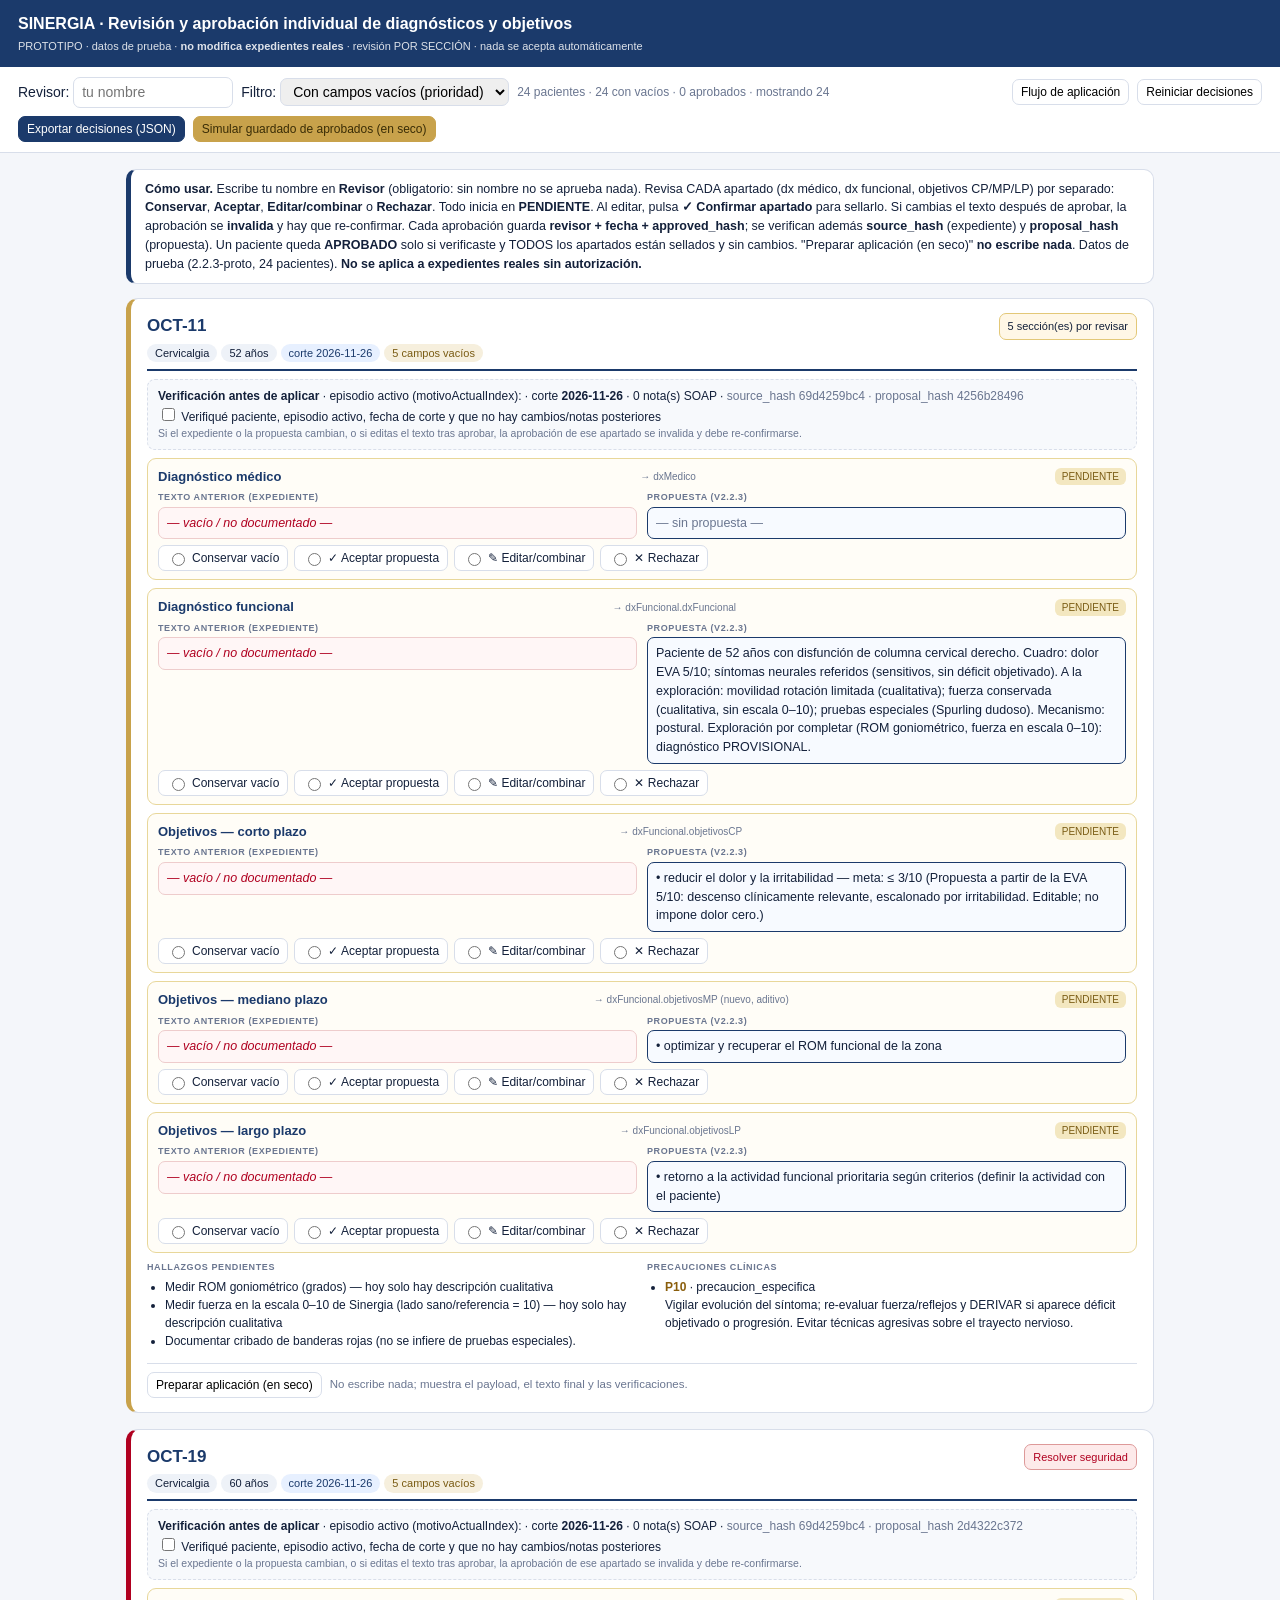
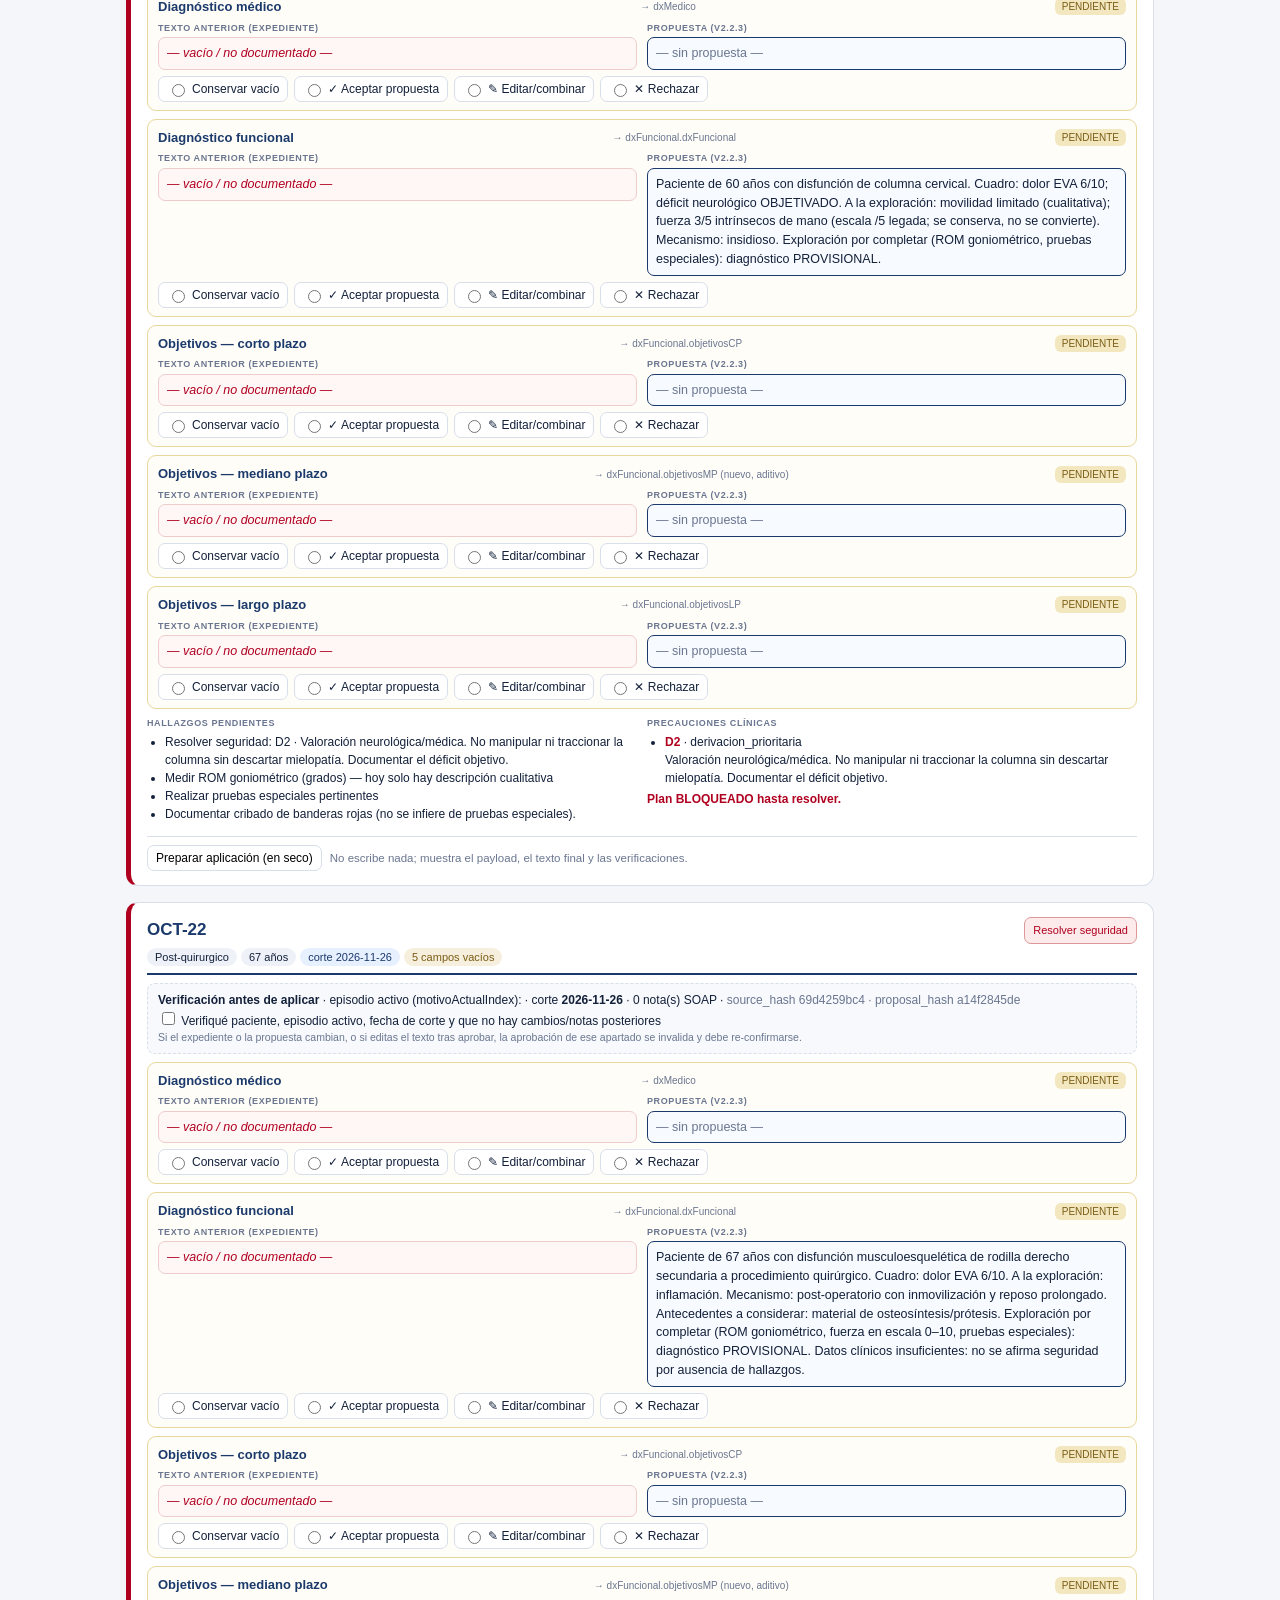
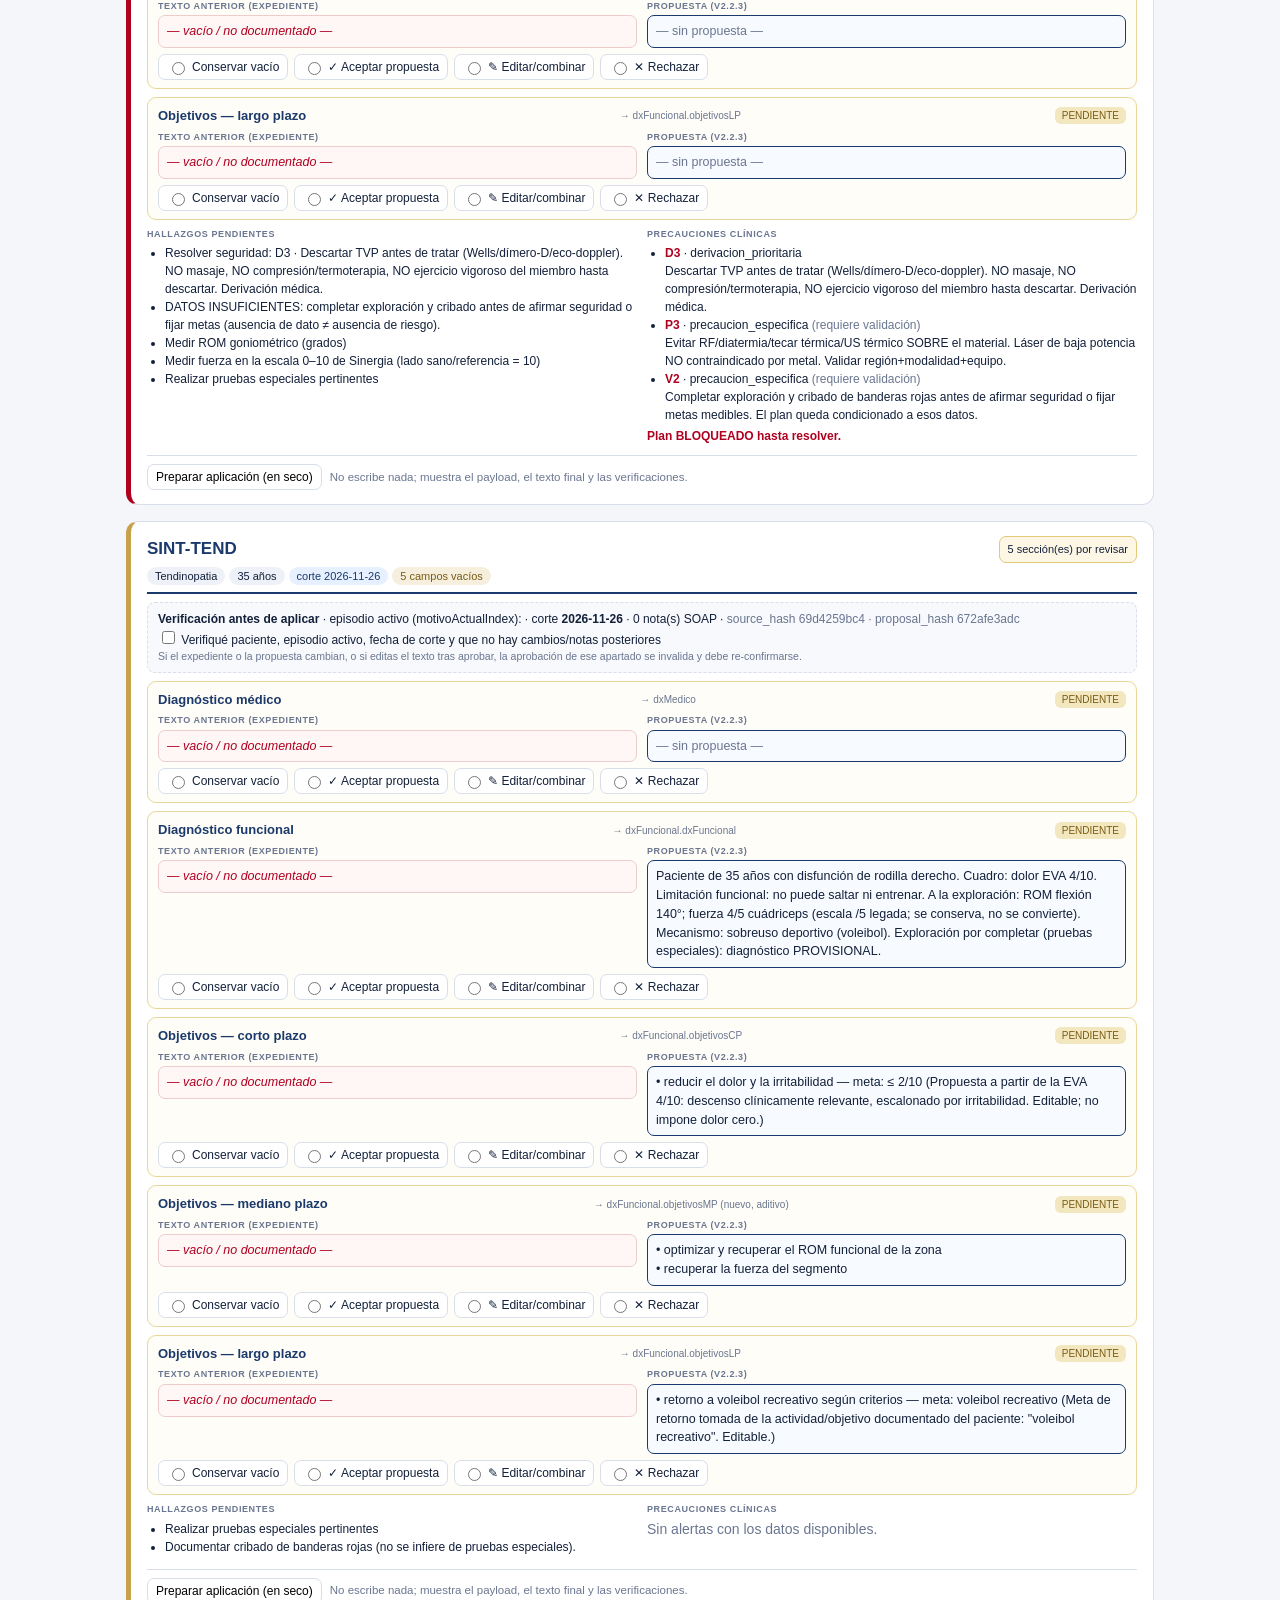
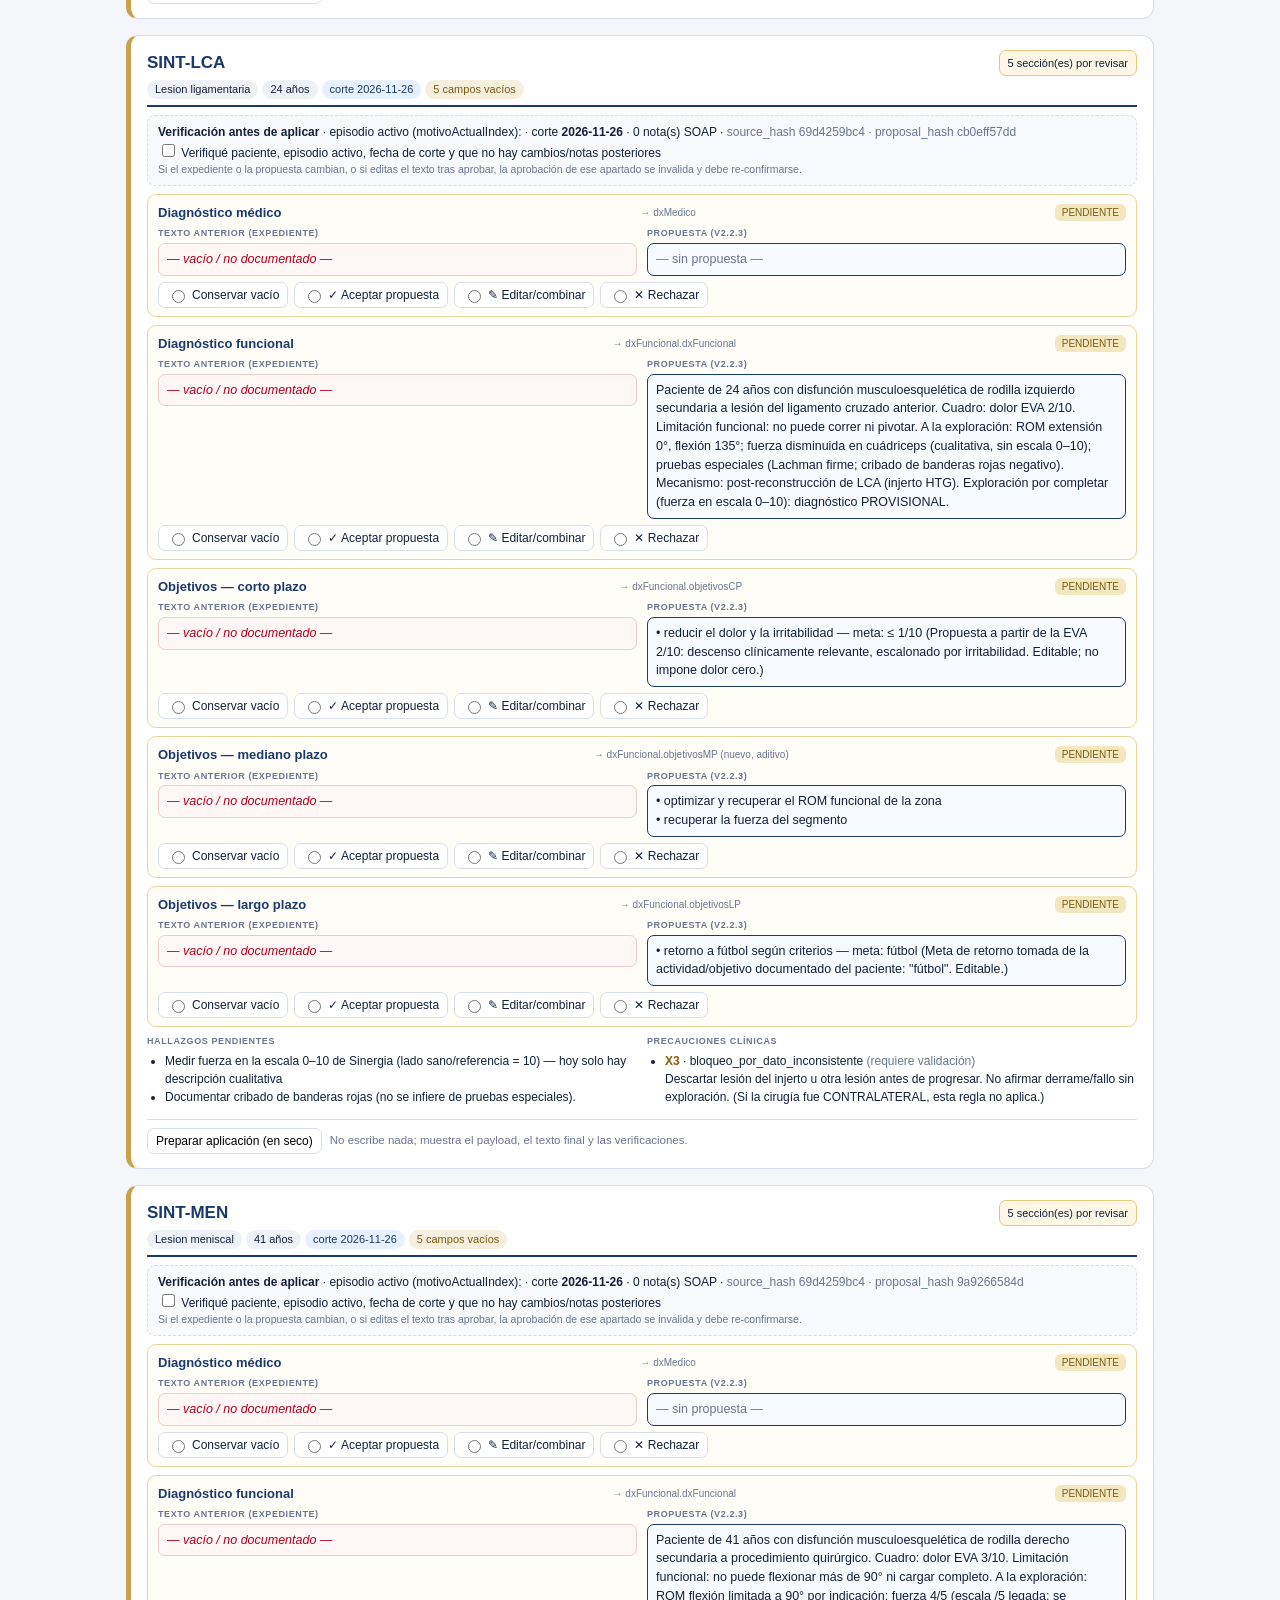
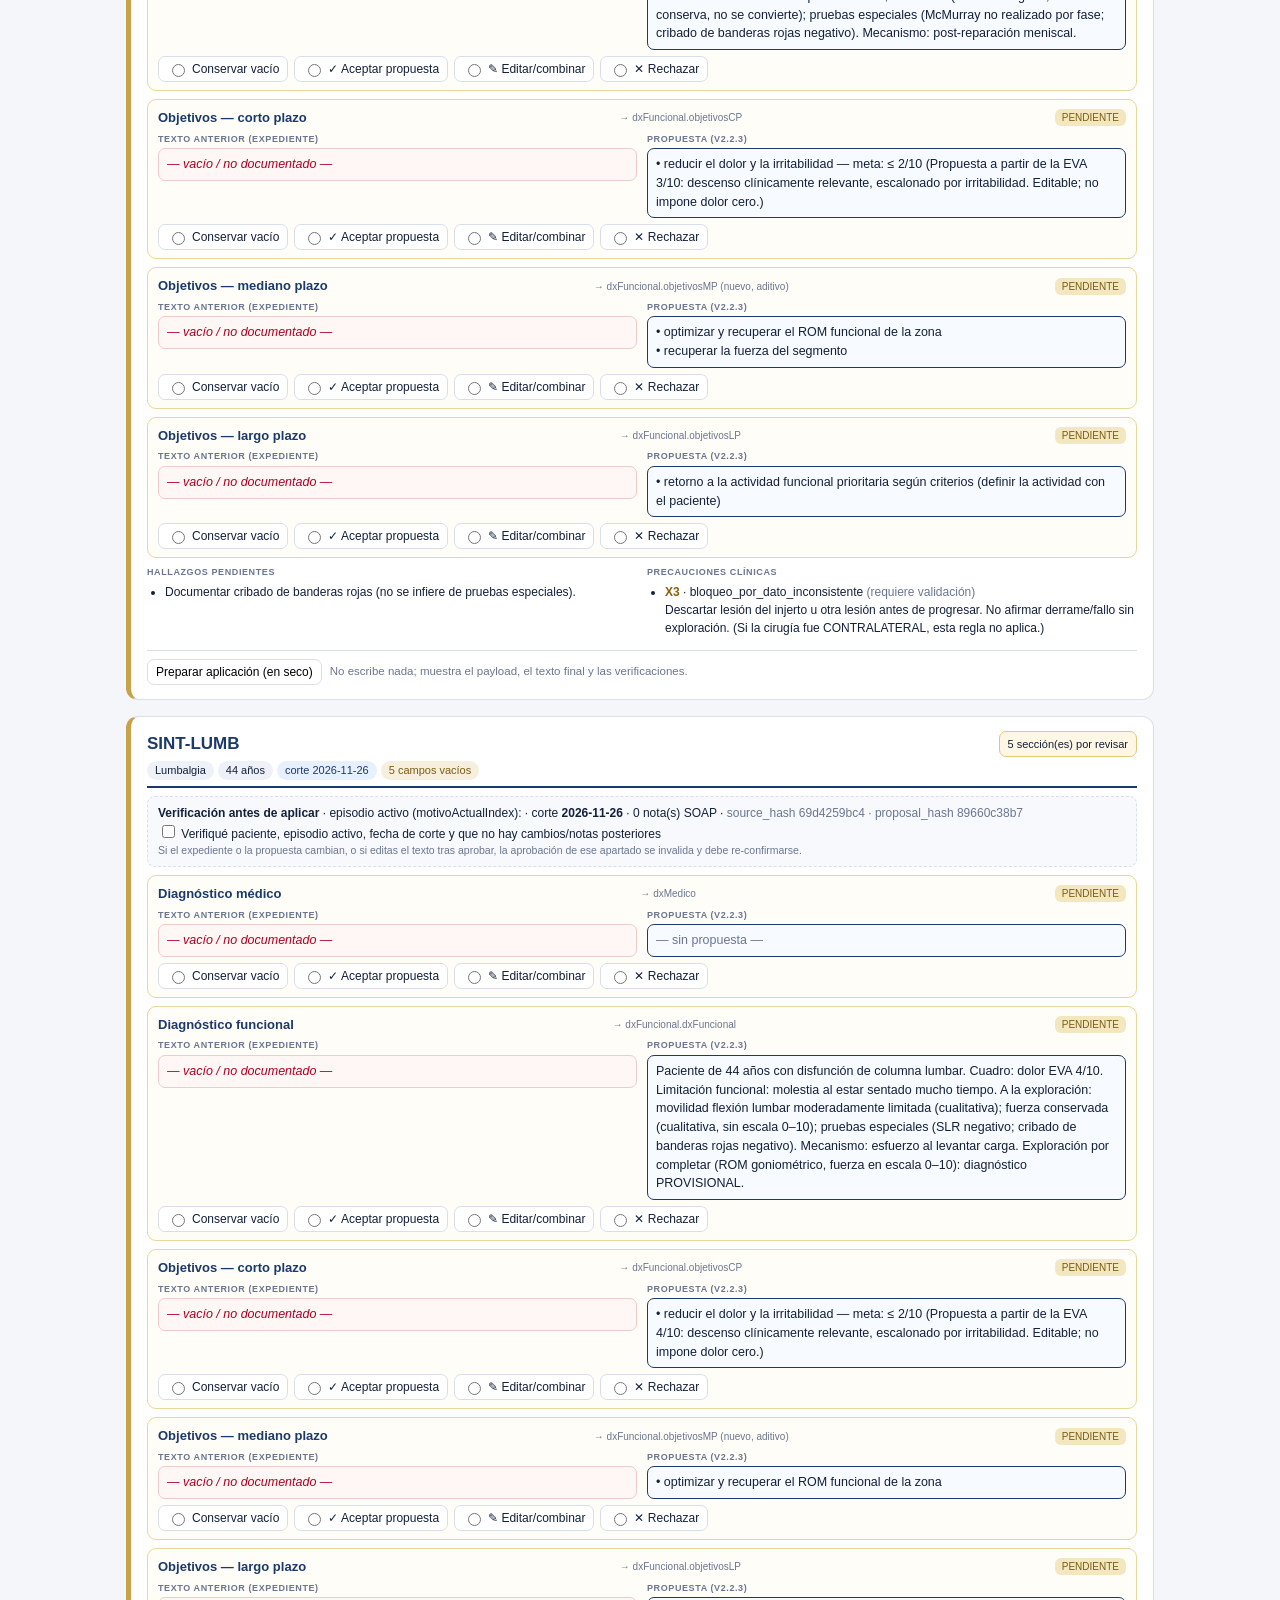
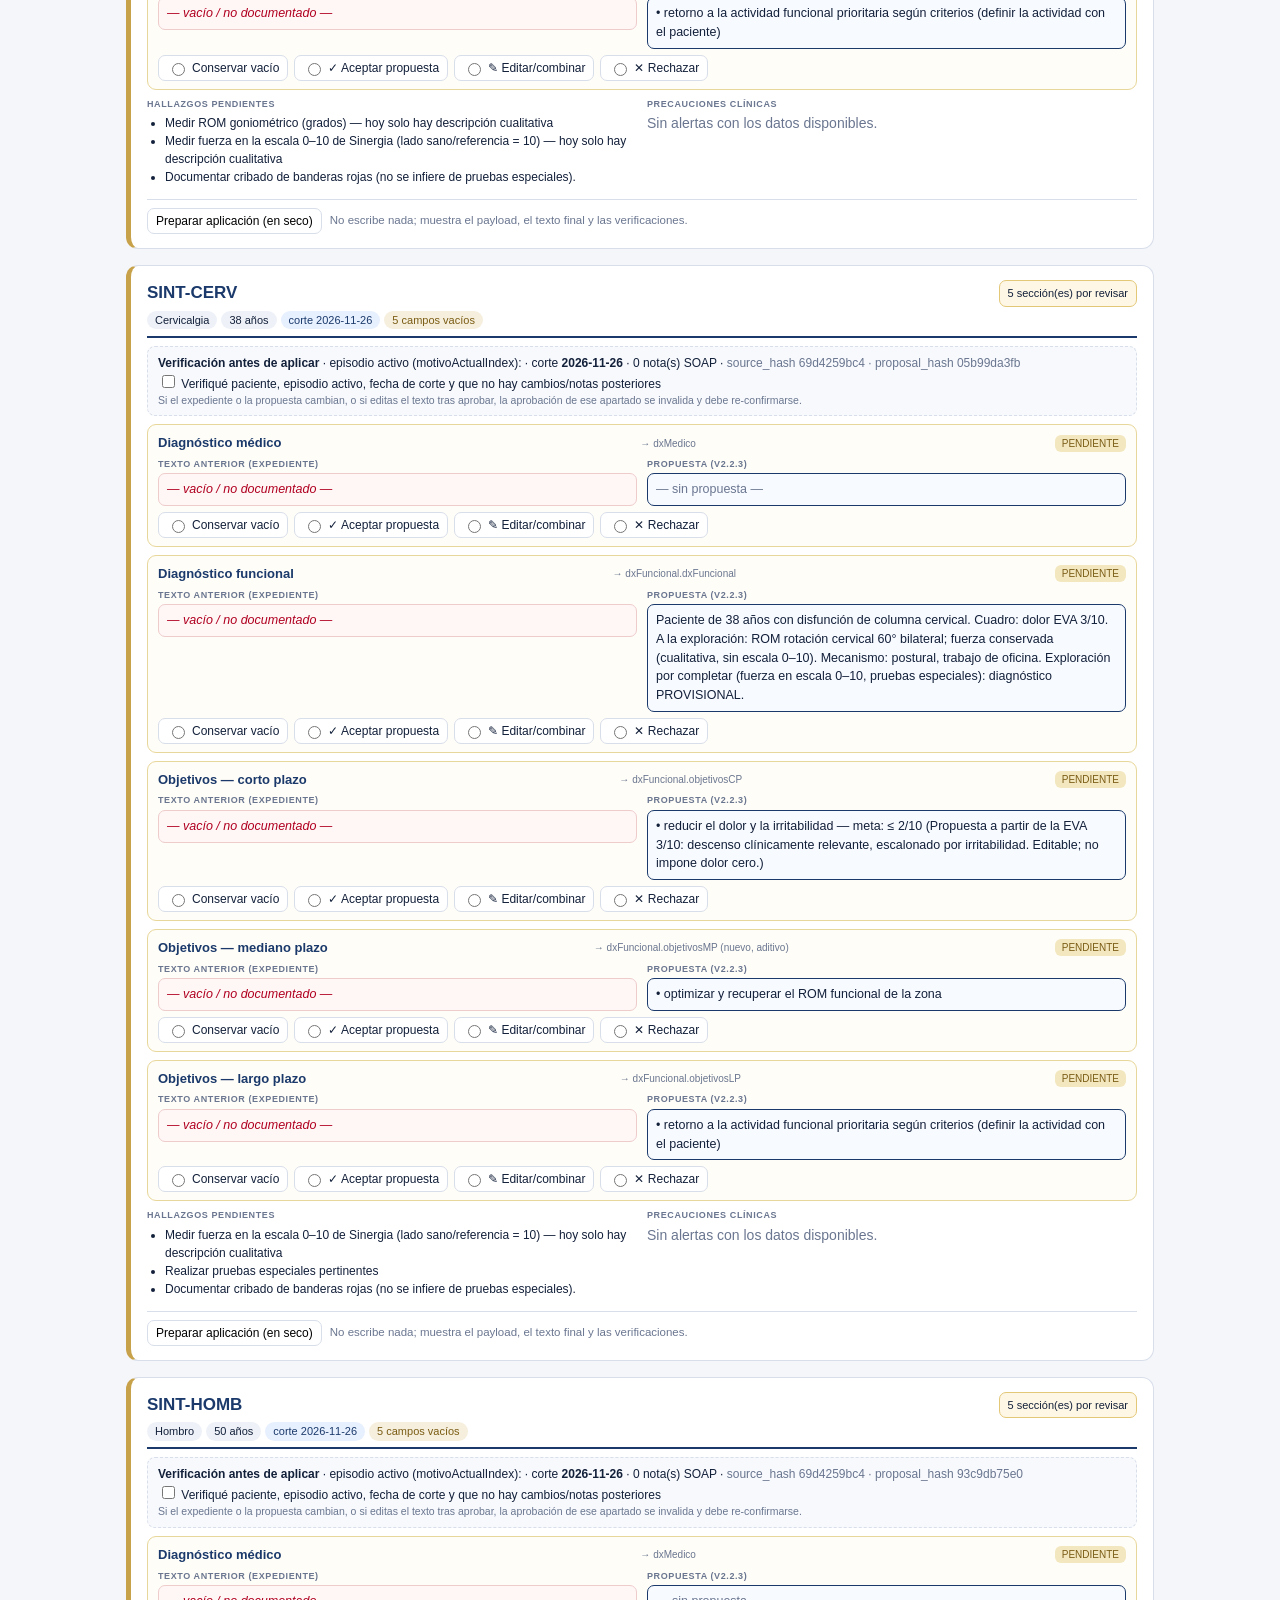
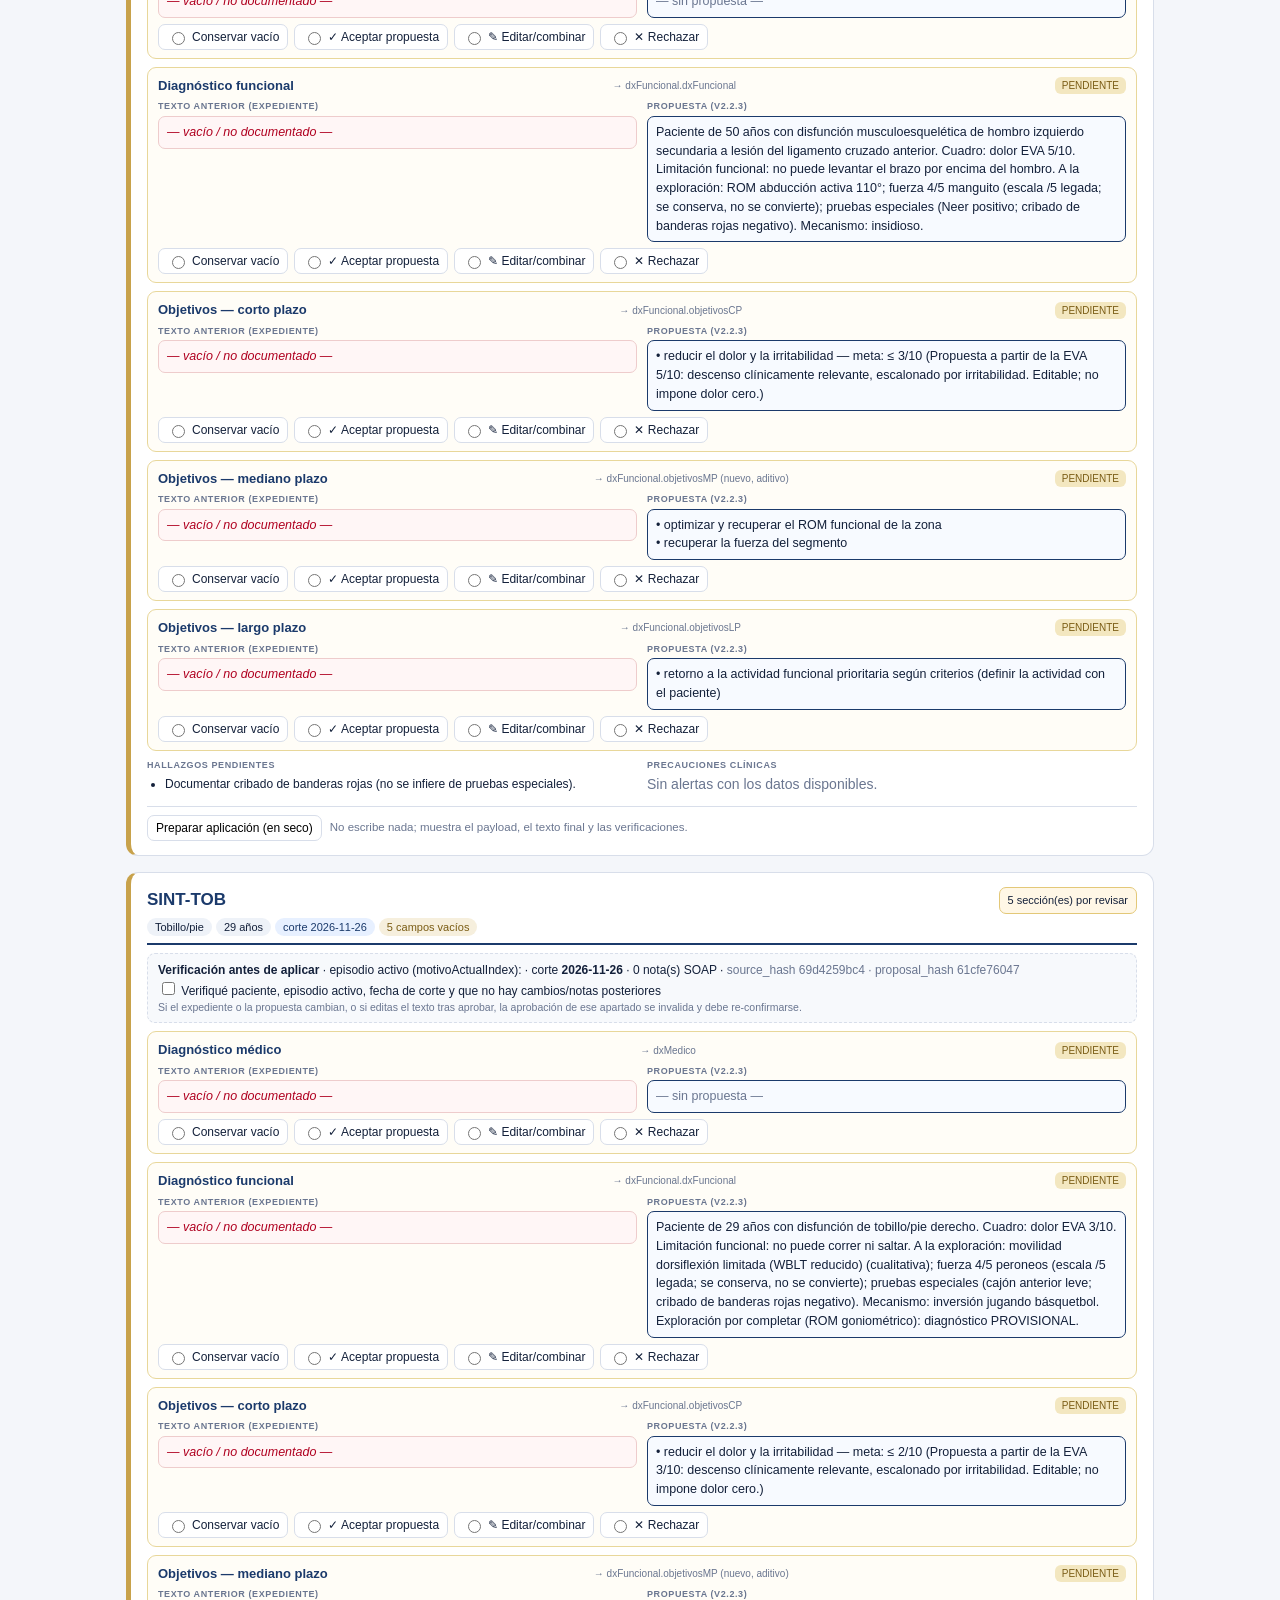
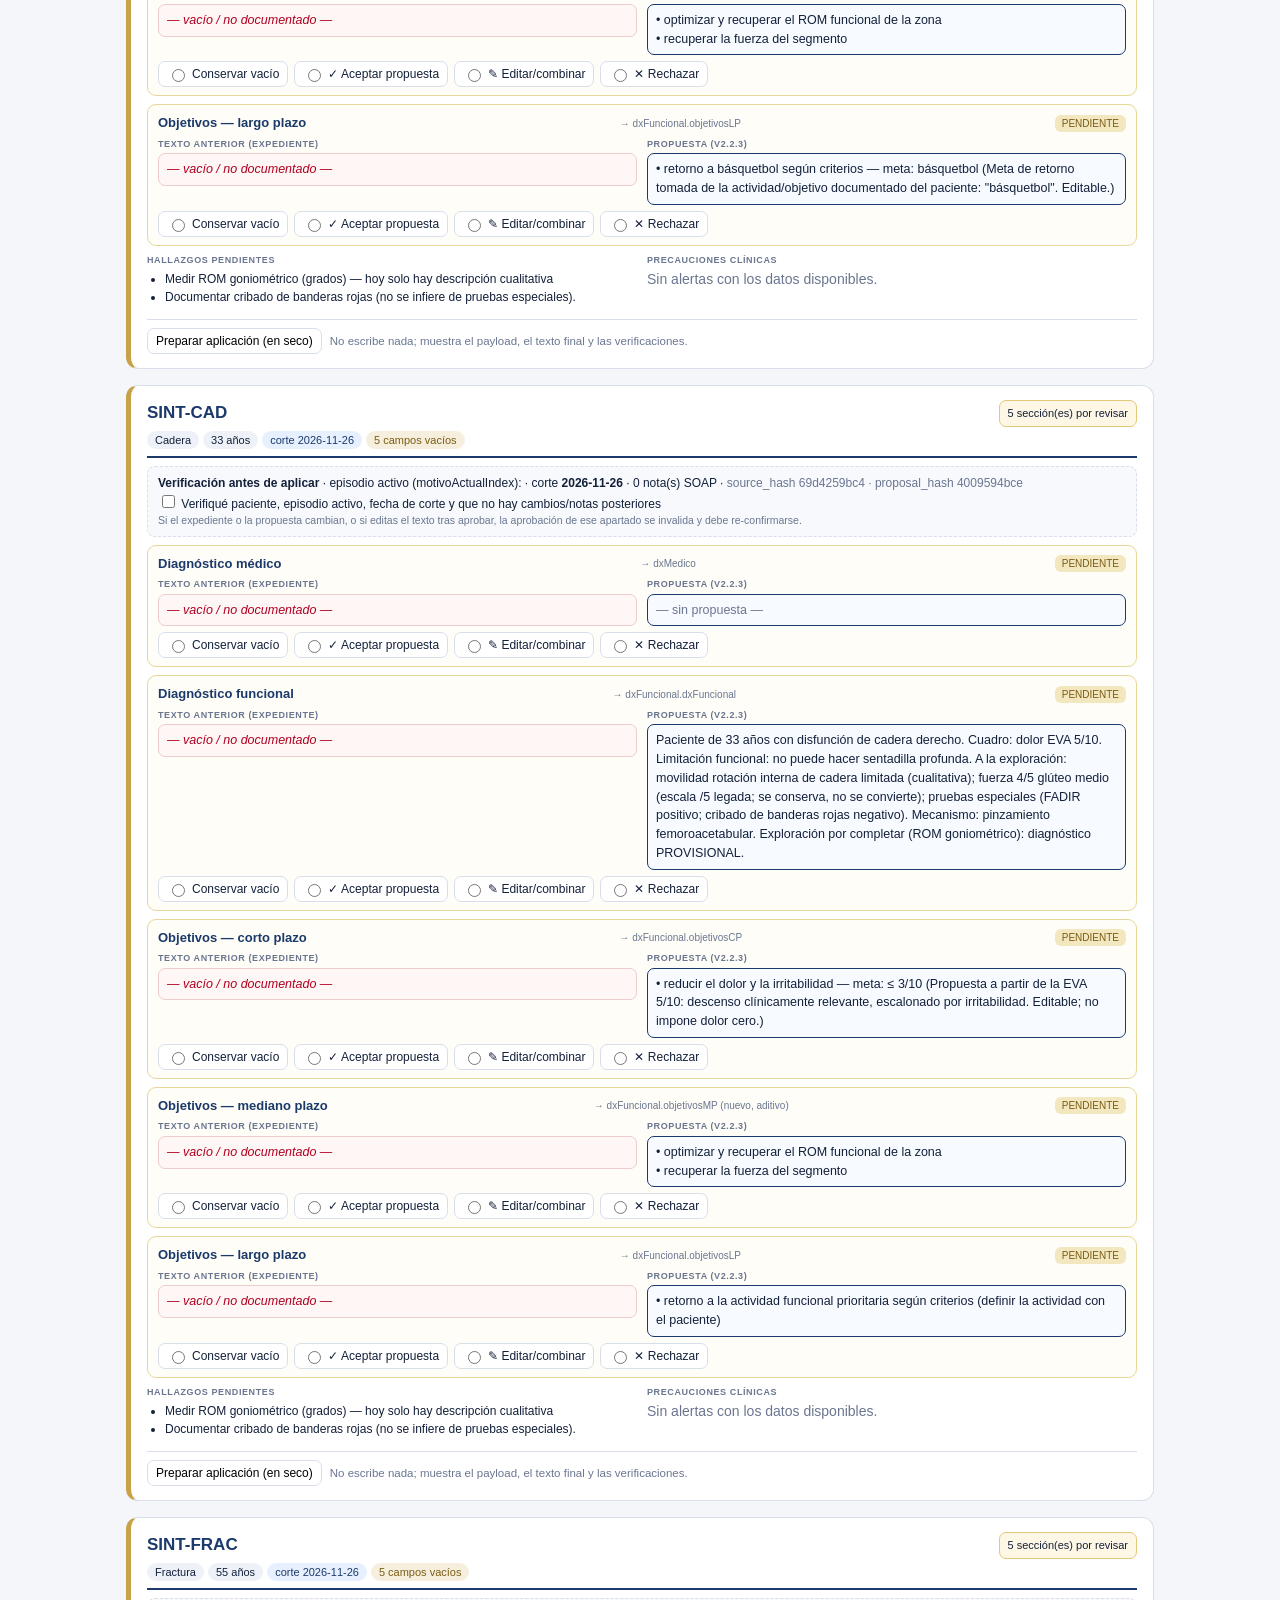
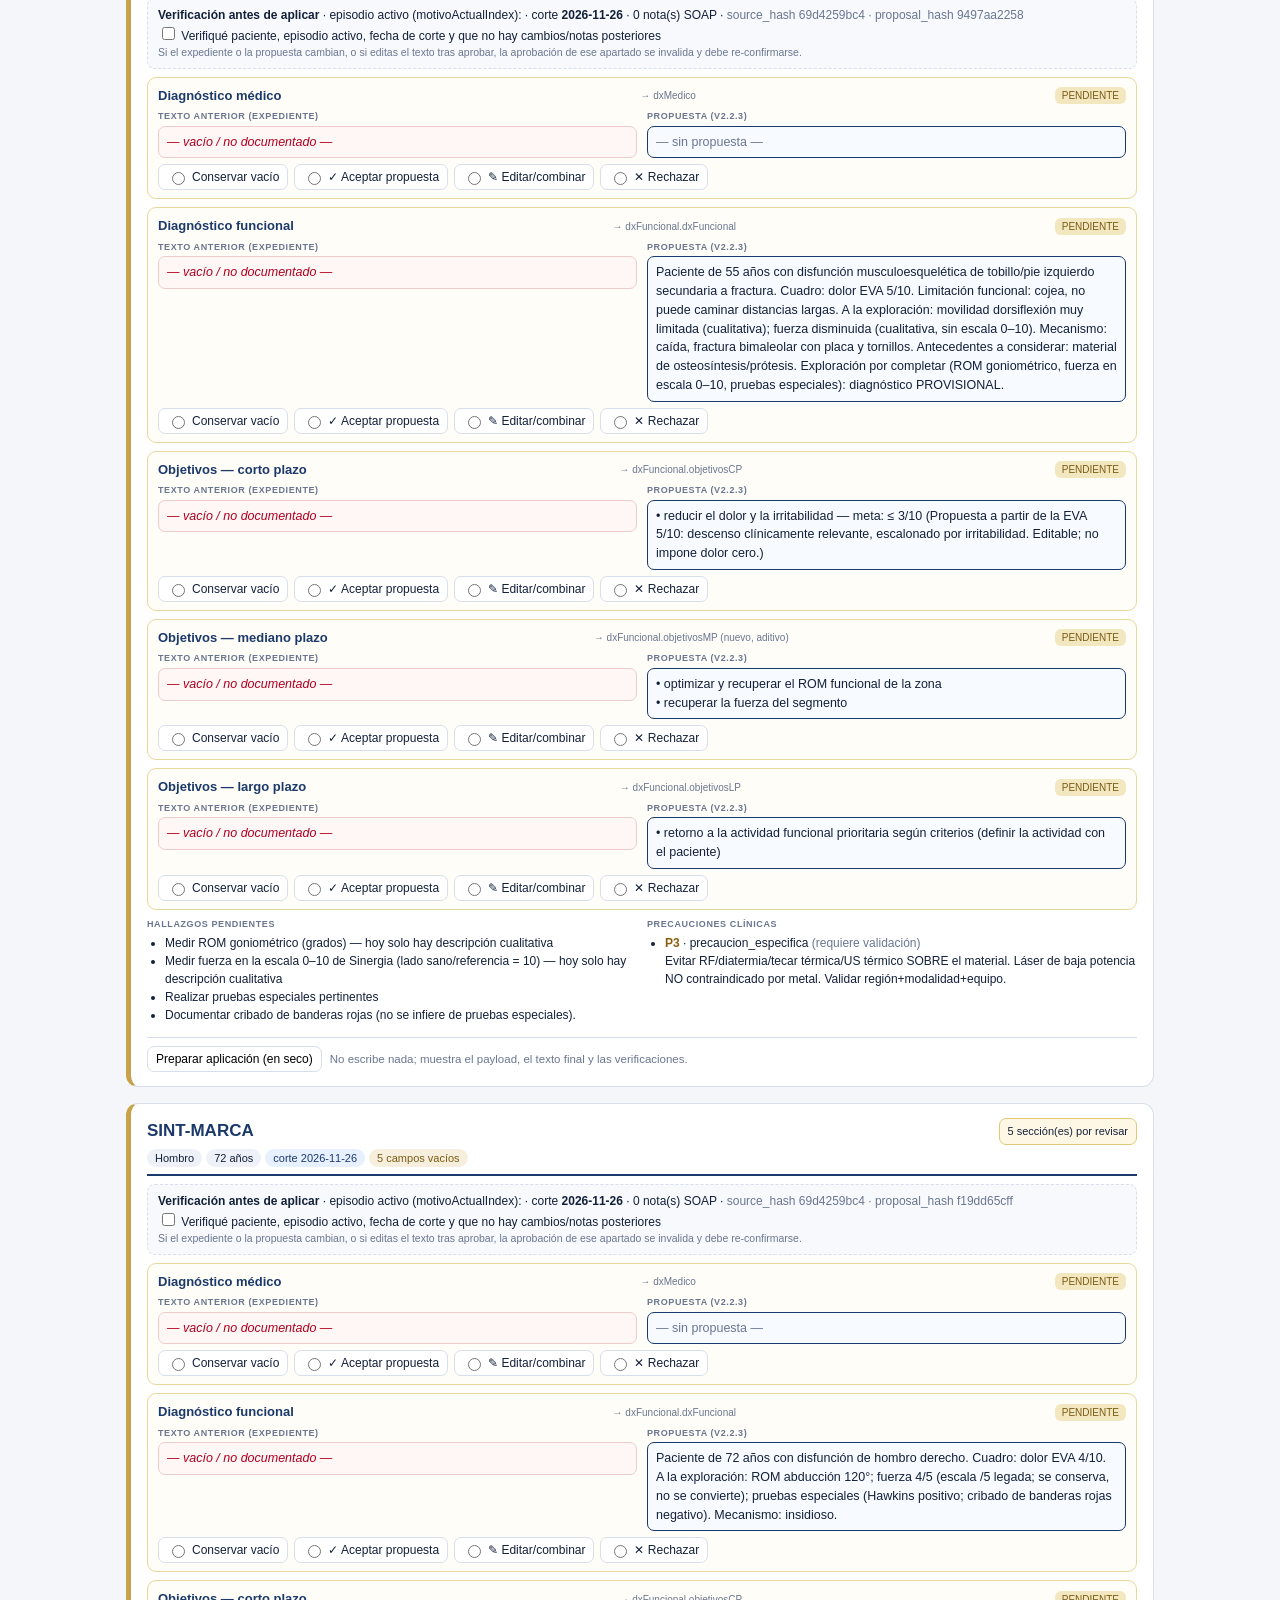
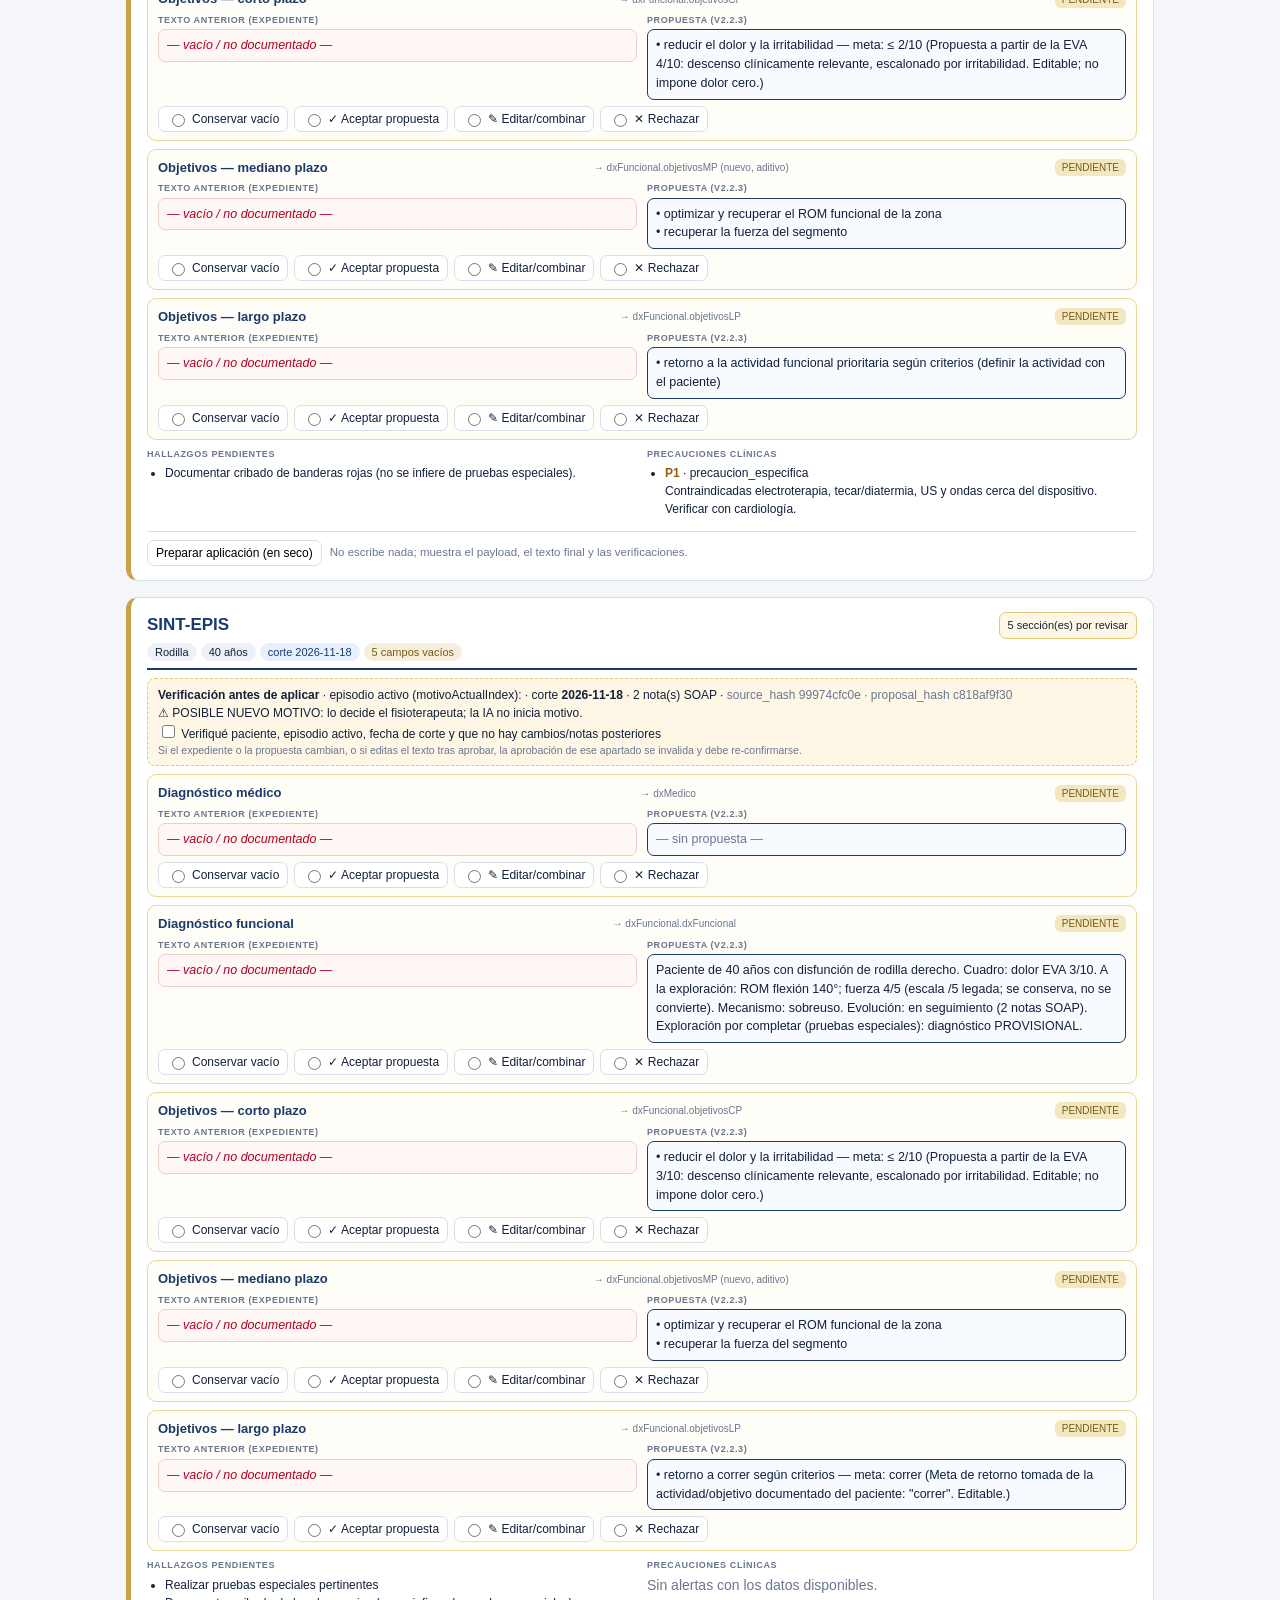
==== commit 1414cfd8: "V2.2.3-proto: integridad por 3 hashes en revisión + encuadre causal de fractura (corrección puntual)" ====
--- a/v2_prototipo/prototipo_revision/index.html
+++ b/v2_prototipo/prototipo_revision/index.html
@@ -31,6 +31,11 @@
   .sec{border:1px solid var(--line);border-radius:9px;margin:8px 0;padding:8px 10px}
   .sec.pend{background:#fffdf7;border-color:#e8d79a}
   .sec.ok{background:#f6fbf8;border-color:#bfe3cd}
+  .sec.warn{background:#fff7ef;border-color:#e6c08a}
+  .sello{font-size:11px;border-radius:6px;padding:4px 8px;margin-top:5px}
+  .sello.ok{background:#e8f6ee;border:1px solid #8ccfa6;color:var(--ok)}
+  .sello.pend{background:#fff3df;border:1px solid #e3c878;color:#7a5c14}
+  .sello.bad{background:#fdeaea;border:1px solid #d99;color:var(--bad);font-weight:600}
   .sec-h{display:flex;justify-content:space-between;align-items:center;gap:8px}
   .sec-h b{color:var(--navy);font-size:13px}
   .badge{font-size:10px;border-radius:6px;padding:1px 7px}
@@ -95,11 +100,14 @@
   function load(){ try{return JSON.parse(localStorage.getItem(LS)||"{}");}catch(e){return {};} }
   function save(){ try{localStorage.setItem(LS,JSON.stringify(ST));}catch(e){} render(); }
   var ST = load();
+  // Hash determinista (FNV-1a 32-bit) para integridad del texto aprobado en el navegador.
+  function _h(str){ str=String(str==null?"":str); var h=0x811c9dc5; for(var i=0;i<str.length;i++){ h^=str.charCodeAt(i); h=(h+((h<<1)+(h<<4)+(h<<7)+(h<<8)+(h<<24)))>>>0; } return ("0000000"+h.toString(16)).slice(-8); }
+  function revisorActual(){ var el=document.getElementById("revisor"); return (el&&el.value||"").trim(); }
   function st(it){
-    var k=it.codigo;
-    if(!ST[k] || ST[k].source_hash!==it.verificacion.source_hash){
-      ST[k]={ source_hash:it.verificacion.source_hash, verificado:false, revisor:null, ts:null, sec:{} };
-      SEC.forEach(function(s){ ST[k].sec[s.k]={modo:"pendiente", texto:null, ts:null}; });
+    var k=it.codigo; var ph=it.verificacion.proposal_hash||null;
+    if(!ST[k] || ST[k].source_hash!==it.verificacion.source_hash || ST[k].proposal_hash!==ph){
+      ST[k]={ source_hash:it.verificacion.source_hash, proposal_hash:ph, verificado:false, revisor:null, ts:null, sec:{} };
+      SEC.forEach(function(s){ ST[k].sec[s.k]={modo:"pendiente", texto:null, ts:null, approved_hash:null, revisor:null}; });
     }
     return ST[k];
   }
@@ -113,6 +121,13 @@
     if(d.modo==="conservar"||d.modo==="rechazar") return sec.anterior||"";
     return null; // pendiente
   }
+  // Hash del texto final de un apartado (modo + texto). Lo que se sella al aprobar.
+  function finalHash(it,s,d){ var t=finalTexto(it,s,d); return t==null?null:_h(d.modo+"|"+t); }
+  // Un apartado queda APROBADO sólo si: decidido, sellado por un revisor, y el texto final NO cambió desde el sello.
+  function secAprobada(it,s){ var d=st(it).sec[s.k]; if(d.modo==="pendiente") return false; if(!d.approved_hash||!d.revisor) return false; return d.approved_hash===finalHash(it,s,d); }
+  function secInvalidada(it,s){ var d=st(it).sec[s.k]; return d.modo!=="pendiente" && d.approved_hash && d.revisor && d.approved_hash!==finalHash(it,s,d); }
+  // Sella la aprobación del apartado (exige revisor). Devuelve false si falta revisor.
+  function sellar(it,s){ var r=revisorActual(); if(!r){ alert("Escribe tu nombre en 'Revisor' antes de aprobar un apartado."); return false; } var d=st(it).sec[s.k]; d.approved_hash=finalHash(it,s,d); d.revisor=r; d.ts=new Date().toISOString(); return true; }
 
   function seccionHTML(it, s){
     var sec=it.secciones[s.k]; var d=st(it).sec[s.k];
@@ -129,25 +144,36 @@
     var editor = d.modo==="editar" ? '<textarea oninput="RV.txt(\''+it.codigo+'\',\''+s.k+'\',this.value)">'+esc(d.texto!=null?d.texto:prop)+'</textarea>'+
       '<div style="margin-top:4px"><button class="sm" onclick="RV.ins(\''+it.codigo+'\',\''+s.k+'\',\'ant\')">+ Insertar anterior</button> <button class="sm" onclick="RV.ins(\''+it.codigo+'\',\''+s.k+'\',\'prop\')">+ Insertar propuesta</button></div>' : '';
     var fin = finalTexto(it,s,d);
-    var finBox = (d.modo!=="pendiente") ? '<div style="margin-top:5px"><div class="lbl">Texto final a guardar '+(d.modo==="conservar"||d.modo==="rechazar"?'(sin cambio — se conserva lo anterior)':'')+'</div><div class="box final">'+(fin?esc(fin):"<span class=\"mut\">(vacío)</span>")+'</div></div>' : '';
-    return '<div class="sec '+(d.modo==="pendiente"?"pend":"ok")+'">'+
-      '<div class="sec-h"><b>'+esc(s.label)+'</b> <span class="mut" style="font-size:10px">→ '+esc(s.campo)+'</span><span class="badge '+bm[0]+'">'+bm[1]+'</span></div>'+
+    var aprob=secAprobada(it,s), inval=secInvalidada(it,s);
+    var sello="";
+    if(d.modo!=="pendiente"){
+      if(aprob) sello='<div class="sello ok">✓ Aprobado por <b>'+esc(d.revisor)+'</b> · '+esc((d.ts||"").slice(0,16).replace("T"," "))+' · approved_hash <span class="mut">'+esc(d.approved_hash)+'</span></div>';
+      else if(inval) sello='<div class="sello bad">⚠ APROBACIÓN INVALIDADA: el texto cambió después de aprobar. Vuelve a confirmar. <button class="sm" onclick="RV.confirmar(\''+it.codigo+'\',\''+s.k+'\')">✓ Re-confirmar apartado</button></div>';
+      else sello='<div class="sello pend">Falta confirmar este apartado con tu nombre. <button class="sm" onclick="RV.confirmar(\''+it.codigo+'\',\''+s.k+'\')">✓ Confirmar apartado</button></div>';
+    }
+    var finBox = (d.modo!=="pendiente") ? '<div style="margin-top:5px"><div class="lbl">Texto final a guardar '+(d.modo==="conservar"||d.modo==="rechazar"?'(sin cambio — se conserva lo anterior)':'')+'</div><div class="box final">'+(fin?esc(fin):"<span class=\"mut\">(vacío)</span>")+'</div>'+sello+'</div>' : '';
+    var secCls=d.modo==="pendiente"?"pend":(aprob?"ok":"warn");
+    return '<div class="sec '+secCls+'">'+
+      '<div class="sec-h"><b>'+esc(s.label)+'</b> <span class="mut" style="font-size:10px">→ '+esc(s.campo)+'</span><span class="badge '+bm[0]+'">'+bm[1]+(aprob?" ✓":(d.modo!=="pendiente"?" ⏳":""))+'</span></div>'+
       '<div class="two"><div><div class="lbl">Texto anterior (expediente)</div><div class="box ant '+(ant?"":"vacio")+'">'+(ant?esc(ant):"— vacío / no documentado —")+'</div>'+docExtra+'</div>'+
       '<div><div class="lbl">Propuesta (V2.2.3)</div><div class="box prop">'+(prop?esc(prop):"<span class=\"mut\">— sin propuesta —</span>")+'</div></div></div>'+
       '<div class="opts">'+opt("conservar",(ant?"Conservar anterior":"Conservar vacío"))+opt("aceptar","✓ Aceptar propuesta")+opt("editar","✎ Editar/combinar")+opt("rechazar","✕ Rechazar")+'</div>'+editor+finBox+'</div>';
   }
 
-  function aprobado(it){ var S=st(it); if(it.bloquea_plan) return false; if(!S.verificado) return false; return SEC.every(function(s){return S.sec[s.k].modo!=="pendiente";}); }
-  function pendientesN(it){ var S=st(it); return SEC.filter(function(s){return S.sec[s.k].modo==="pendiente";}).length; }
+  // APROBADO sólo si: no bloqueado, verificado, revisor, y CADA apartado sellado y sin cambios posteriores.
+  function aprobado(it){ var S=st(it); if(it.bloquea_plan) return false; if(!S.verificado) return false; if(!S.revisor) return false; return SEC.every(function(s){return secAprobada(it,s);}); }
+  function pendientesN(it){ return SEC.filter(function(s){return !secAprobada(it,s);}).length; }
+  function invalidadasN(it){ return SEC.filter(function(s){return secInvalidada(it,s);}).length; }
 
   function card(it){
     var S=st(it); var v=it.verificacion; var ap=aprobado(it);
     var cls=it.bloquea_plan?"bloq":(ap?"done":(it.nVacios>0?"vacio":""));
     var chips='<span class="chip">'+esc(it.patologia||"—")+'</span>'+(it.edad!=null?'<span class="chip">'+it.edad+' años</span>':'')+'<span class="chip oct">corte '+esc(v.fecha_corte||"—")+'</span>'+(it.nVacios>0?'<span class="chip gold">'+it.nVacios+' campos vacíos</span>':'');
     var stateCls=it.bloquea_plan?"bloq":(ap?"done":"rev");
-    var stateTxt=it.bloquea_plan?"Resolver seguridad":(ap?"APROBADO":pendientesN(it)+" sección(es) por revisar");
+    var nInv=invalidadasN(it);
+    var stateTxt=it.bloquea_plan?"Resolver seguridad":(ap?"APROBADO":(nInv?nInv+" invalidada(s) · ":"")+pendientesN(it)+" sección(es) por revisar");
     var verifCls=v.posible_nuevo_motivo?"verif nm":"verif";
-    var verif='<div class="'+verifCls+'"><b>Verificación antes de aplicar</b> · episodio activo (motivoActualIndex): <b>'+esc(v.episodio_activo)+'</b>'+(v.num_episodio!=null?' · nº episodio '+esc(v.num_episodio):'')+' · corte <b>'+esc(v.fecha_corte||"—")+'</b> · '+esc(v.soap_n)+' nota(s) SOAP'+(v.valoracion_inicial_fecha?' · valoración inicial '+esc(v.valoracion_inicial_fecha):'')+' · <span class="mut">hash '+esc(v.source_hash)+'</span>'+(v.posible_nuevo_motivo?'<br>⚠ POSIBLE NUEVO MOTIVO: lo decide el fisioterapeuta; la IA no inicia motivo.':'')+'<br><label style="font-size:12px"><input type="checkbox" '+(S.verificado?"checked":"")+' onclick="RV.verif(\''+it.codigo+'\',this.checked)"> Verifiqué paciente, episodio activo, fecha de corte y que no hay cambios/notas posteriores</label></div>';
+    var verif='<div class="'+verifCls+'"><b>Verificación antes de aplicar</b> · episodio activo (motivoActualIndex): <b>'+esc(v.episodio_activo)+'</b>'+(v.num_episodio!=null?' · nº episodio '+esc(v.num_episodio):'')+' · corte <b>'+esc(v.fecha_corte||"—")+'</b> · '+esc(v.soap_n)+' nota(s) SOAP'+(v.valoracion_inicial_fecha?' · valoración inicial '+esc(v.valoracion_inicial_fecha):'')+' · <span class="mut">source_hash '+esc(v.source_hash)+' · proposal_hash '+esc(v.proposal_hash||"—")+'</span>'+(v.posible_nuevo_motivo?'<br>⚠ POSIBLE NUEVO MOTIVO: lo decide el fisioterapeuta; la IA no inicia motivo.':'')+'<br><label style="font-size:12px"><input type="checkbox" '+(S.verificado?"checked":"")+' onclick="RV.verif(\''+it.codigo+'\',this.checked)"> Verifiqué paciente, episodio activo, fecha de corte y que no hay cambios/notas posteriores</label><div class="mut" style="font-size:10.5px">Si el expediente o la propuesta cambian, o si editas el texto tras aprobar, la aprobación de ese apartado se invalida y debe re-confirmarse.</div></div>';
     var secs=SEC.map(function(s){return seccionHTML(it,s);}).join("");
     var pend=(it.pendientes||[]);
     var restr=(it.restricciones_recuperadas||[]);
@@ -162,21 +188,25 @@
   function precHTML(it){ var al=it.precauciones||[]; if(!al.length) return '<div class="mut">Sin alertas con los datos disponibles.</div>'; var danger=it.bloquea_plan; return '<ul class="prec '+(danger?"danger":"warn")+'">'+al.map(function(a){return "<li><b>"+esc(a.regla)+"</b> · "+esc(a.clase)+(a.requiere_validacion?' <span class="mut">(requiere validación)</span>':"")+"<br>"+esc(a.accion)+"</li>";}).join("")+'</ul>'+(it.bloquea_plan?'<div style="color:var(--bad);font-weight:700;font-size:12px">Plan BLOQUEADO hasta resolver.</div>':""); }
 
   function payload(it){
-    var S=st(it); var campos={}, cambios=[];
+    var S=st(it); var campos={}, cambios=[], sellos={};
     SEC.forEach(function(s){
-      var d=S.sec[s.k]; var sec=it.secciones[s.k];
-      if(d.modo==="aceptar"||d.modo==="editar"){ campos[s.campo.split(" ")[0]] = finalTexto(it,s,d); cambios.push(s.label+": "+(d.modo==="editar"?"editado por el revisor":"aceptar propuesta")); }
-      else if(d.modo==="rechazar"){ cambios.push(s.label+": propuesta RECHAZADA (se conserva lo existente)"); }
-      else if(d.modo==="conservar"){ cambios.push(s.label+": conservar lo existente (sin cambio)"); }
+      var d=S.sec[s.k]; var ap=secAprobada(it,s);
+      // Sólo se escribe lo APROBADO (sellado por revisor y sin cambios posteriores).
+      if((d.modo==="aceptar"||d.modo==="editar") && ap){ campos[s.campo.split(" ")[0]] = finalTexto(it,s,d); cambios.push(s.label+": "+(d.modo==="editar"?"editado por "+d.revisor:"aceptar propuesta ("+d.revisor+")")); sellos[s.k]={revisor:d.revisor,ts:d.ts,approved_hash:d.approved_hash}; }
+      else if(d.modo==="rechazar" && ap){ cambios.push(s.label+": propuesta RECHAZADA (conserva lo existente) ("+d.revisor+")"); sellos[s.k]={revisor:d.revisor,ts:d.ts,approved_hash:d.approved_hash}; }
+      else if(d.modo==="conservar" && ap){ cambios.push(s.label+": conservar lo existente, sin cambio ("+d.revisor+")"); sellos[s.k]={revisor:d.revisor,ts:d.ts,approved_hash:d.approved_hash}; }
+      else if(secInvalidada(it,s)){ cambios.push(s.label+": APROBACIÓN INVALIDADA (texto cambió tras aprobar) — re-confirmar"); }
       else cambios.push(s.label+": PENDIENTE de revisión");
     });
-    return { campos:campos, cambios:cambios };
+    return { campos:campos, cambios:cambios, sellos:sellos };
   }
   function flujo(it){
     var S=st(it); var p=payload(it); var v=it.verificacion; var L=[];
     L.push("// DRY-RUN — NO escribe nada. Rutas existentes, con autorización del usuario.");
-    L.push("Revisor: "+(S.revisor||"(sin nombre)")+" · verificado: "+(S.verificado?"SÍ":"NO")+" · secciones pendientes: "+pendientesN(it));
-    L.push("1) RE-LEER expediente y verificar: episodio activo=="+JSON.stringify(v.episodio_activo)+", fecha_corte=="+JSON.stringify(v.fecha_corte)+", source_hash=="+JSON.stringify(v.source_hash)+", sin notas SOAP posteriores.");
+    L.push("Revisor: "+(S.revisor||"(sin nombre)")+" · verificado: "+(S.verificado?"SÍ":"NO")+" · secciones por aprobar: "+pendientesN(it)+(invalidadasN(it)?" · INVALIDADAS: "+invalidadasN(it):""));
+    L.push("Hashes: source_hash="+JSON.stringify(v.source_hash)+" · proposal_hash="+JSON.stringify(v.proposal_hash||null));
+    L.push("Sellos por apartado (approved_hash): "+JSON.stringify(p.sellos));
+    L.push("1) RE-LEER expediente y verificar: episodio activo=="+JSON.stringify(v.episodio_activo)+", fecha_corte=="+JSON.stringify(v.fecha_corte)+", source_hash=="+JSON.stringify(v.source_hash)+", sin notas SOAP posteriores. Si el source_hash ya no coincide, ABORTAR (el expediente cambió).");
     L.push("2) NO sobrescribir: solo se escriben las secciones ACEPTADAS/EDITADAS; conservar/rechazar NO tocan el expediente. Se conserva todo dato ajeno a los campos aprobados.");
     L.push("3) ACTIVO → saveDB('pts',[p],{camposHist:['dxFuncional','dx','historialCambios','fechaActualizacion','ultimoUsuario']}); MIGRADO → _persistirHistoricoFirestore. objetivosMP es NUEVO y aditivo (no borra CP/LP).");
     L.push("   campos a escribir = "+JSON.stringify(p.campos,null,1));
@@ -187,10 +217,16 @@
   }
 
   window.RV={
-    set:function(c,k,v){ var it=byc(c),S=st(it); S.sec[k].modo=v; S.sec[k].ts=new Date().toISOString(); S.revisor=document.getElementById("revisor").value||S.revisor; save(); },
-    txt:function(c,k,t){ var it=byc(c),S=st(it); S.sec[k].texto=t; try{localStorage.setItem(LS,JSON.stringify(ST));}catch(e){} },
-    ins:function(c,k,w){ var it=byc(c),S=st(it); var sec=it.secciones[k]; var add=w==="ant"?(sec.anterior||""):propTexto(sec,SEC.filter(function(s){return s.k===k;})[0]); S.sec[k].texto=(S.sec[k].texto!=null?S.sec[k].texto:"")+(S.sec[k].texto?"\n":"")+add; save(); },
-    verif:function(c,b){ var it=byc(c),S=st(it); S.verificado=b; S.revisor=document.getElementById("revisor").value||S.revisor; S.ts=new Date().toISOString(); save(); },
+    set:function(c,k,v){ var it=byc(c); var s=SEC.filter(function(x){return x.k===k;})[0]; var d=st(it).sec[k];
+      d.modo=v; st(it).revisor=revisorActual()||st(it).revisor;
+      // Modos de texto FIJO (conservar/aceptar/rechazar) se sellan al elegir, exigiendo revisor.
+      if(v==="editar"){ d.approved_hash=null; d.ts=new Date().toISOString(); }
+      else { if(!sellar(it,s)){ d.approved_hash=null; } }
+      save(); },
+    txt:function(c,k,t){ var it=byc(c); var d=st(it).sec[k]; d.texto=t; /* si ya estaba sellado, el mismatch de hash lo marca INVALIDADO al re-render */ try{localStorage.setItem(LS,JSON.stringify(ST));}catch(e){} },
+    ins:function(c,k,w){ var it=byc(c); var d=st(it).sec[k]; var sec=it.secciones[k]; var add=w==="ant"?(sec.anterior||""):propTexto(sec,SEC.filter(function(s){return s.k===k;})[0]); d.texto=(d.texto!=null?d.texto:"")+(d.texto?"\n":"")+add; save(); },
+    confirmar:function(c,k){ var it=byc(c); var s=SEC.filter(function(x){return x.k===k;})[0]; if(sellar(it,s)) save(); },
+    verif:function(c,b){ var it=byc(c),S=st(it); S.verificado=b; S.revisor=revisorActual()||S.revisor; S.ts=new Date().toISOString(); save(); },
     dry:function(c){ var el=document.getElementById("dry_"+c); el.textContent=flujo(byc(c)); el.style.display=el.style.display==="block"?"none":"block"; }
   };
 
@@ -210,7 +246,7 @@
     var nAp=D.filter(aprobado).length;
     document.getElementById("count").textContent=D.length+" pacientes · "+D.filter(function(i){return i.nVacios>0;}).length+" con vacíos · "+nAp+" aprobados · mostrando "+vis.length;
   }
-  document.getElementById("banner").innerHTML='<b>Cómo usar.</b> Escribe tu nombre (Revisor). Revisa CADA sección (dx médico, dx funcional, objetivos CP/MP/LP) de forma independiente: <b>Conservar</b>, <b>Aceptar</b>, <b>Editar/combinar</b> o <b>Rechazar</b>. Todo inicia en <b>PENDIENTE</b>: nada se acepta solo. Verás el <b>texto anterior</b> y el <b>texto final a guardar</b>. Marca la <b>verificación</b>. Un paciente queda <b>APROBADO</b> solo cuando verificas y ninguna sección queda pendiente. "Preparar aplicación (en seco)" <b>no escribe nada</b>. Datos de prueba ('+esc(META.version||"")+', '+D.length+' pacientes). <b>No se aplica a expedientes reales sin autorización.</b>';
+  document.getElementById("banner").innerHTML='<b>Cómo usar.</b> Escribe tu nombre en <b>Revisor</b> (obligatorio: sin nombre no se aprueba nada). Revisa CADA apartado (dx médico, dx funcional, objetivos CP/MP/LP) por separado: <b>Conservar</b>, <b>Aceptar</b>, <b>Editar/combinar</b> o <b>Rechazar</b>. Todo inicia en <b>PENDIENTE</b>. Al editar, pulsa <b>✓ Confirmar apartado</b> para sellarlo. Si cambias el texto después de aprobar, la aprobación se <b>invalida</b> y hay que re-confirmar. Cada aprobación guarda <b>revisor + fecha + approved_hash</b>; se verifican además <b>source_hash</b> (expediente) y <b>proposal_hash</b> (propuesta). Un paciente queda <b>APROBADO</b> solo si verificaste y TODOS los apartados están sellados y sin cambios. "Preparar aplicación (en seco)" <b>no escribe nada</b>. Datos de prueba ('+esc(META.version||"")+', '+D.length+' pacientes). <b>No se aplica a expedientes reales sin autorización.</b>';
   document.getElementById("filtro").onchange=render;
   var rev=document.getElementById("revisor"); try{rev.value=localStorage.getItem("sinergia_revisor")||"";}catch(e){}
   rev.oninput=function(){ try{localStorage.setItem("sinergia_revisor",rev.value);}catch(e){} };
@@ -229,7 +265,7 @@
   };
   document.getElementById("btnExport").onclick=function(){
     var out={_meta:{generado:new Date().toISOString(),version:META.version||null,nota:"Decisiones de revisión (dry-run). No se aplicó a expedientes reales."},decisiones:[]};
-    D.forEach(function(it){ var S=st(it); var p=payload(it); out.decisiones.push({codigo:it.codigo, revisor:S.revisor, aprobado:aprobado(it), verificado:S.verificado, source_hash:it.verificacion.source_hash, secciones:Object.keys(S.sec).reduce(function(a,k){a[k]={modo:S.sec[k].modo,ts:S.sec[k].ts};return a;},{}), campos:p.campos, cambios:p.cambios}); });
+    D.forEach(function(it){ var S=st(it); var p=payload(it); out.decisiones.push({codigo:it.codigo, revisor:S.revisor, aprobado:aprobado(it), verificado:S.verificado, source_hash:it.verificacion.source_hash, proposal_hash:it.verificacion.proposal_hash||null, secciones:Object.keys(S.sec).reduce(function(a,k){var d=S.sec[k];a[k]={modo:d.modo, revisor:d.revisor, ts:d.ts, approved_hash:d.approved_hash, aprobada:secAprobada(it,SEC.filter(function(x){return x.k===k;})[0]), invalidada:secInvalidada(it,SEC.filter(function(x){return x.k===k;})[0])};return a;},{}), campos:p.campos, cambios:p.cambios}); });
     var txt=JSON.stringify(out,null,1); try{var b=new Blob([txt],{type:"application/json"});var a=document.createElement("a");a.href=URL.createObjectURL(b);a.download="decisiones_revision.json";a.click();}catch(e){alert(txt.slice(0,400));}
   };
   document.getElementById("btnDryAll").onclick=function(){
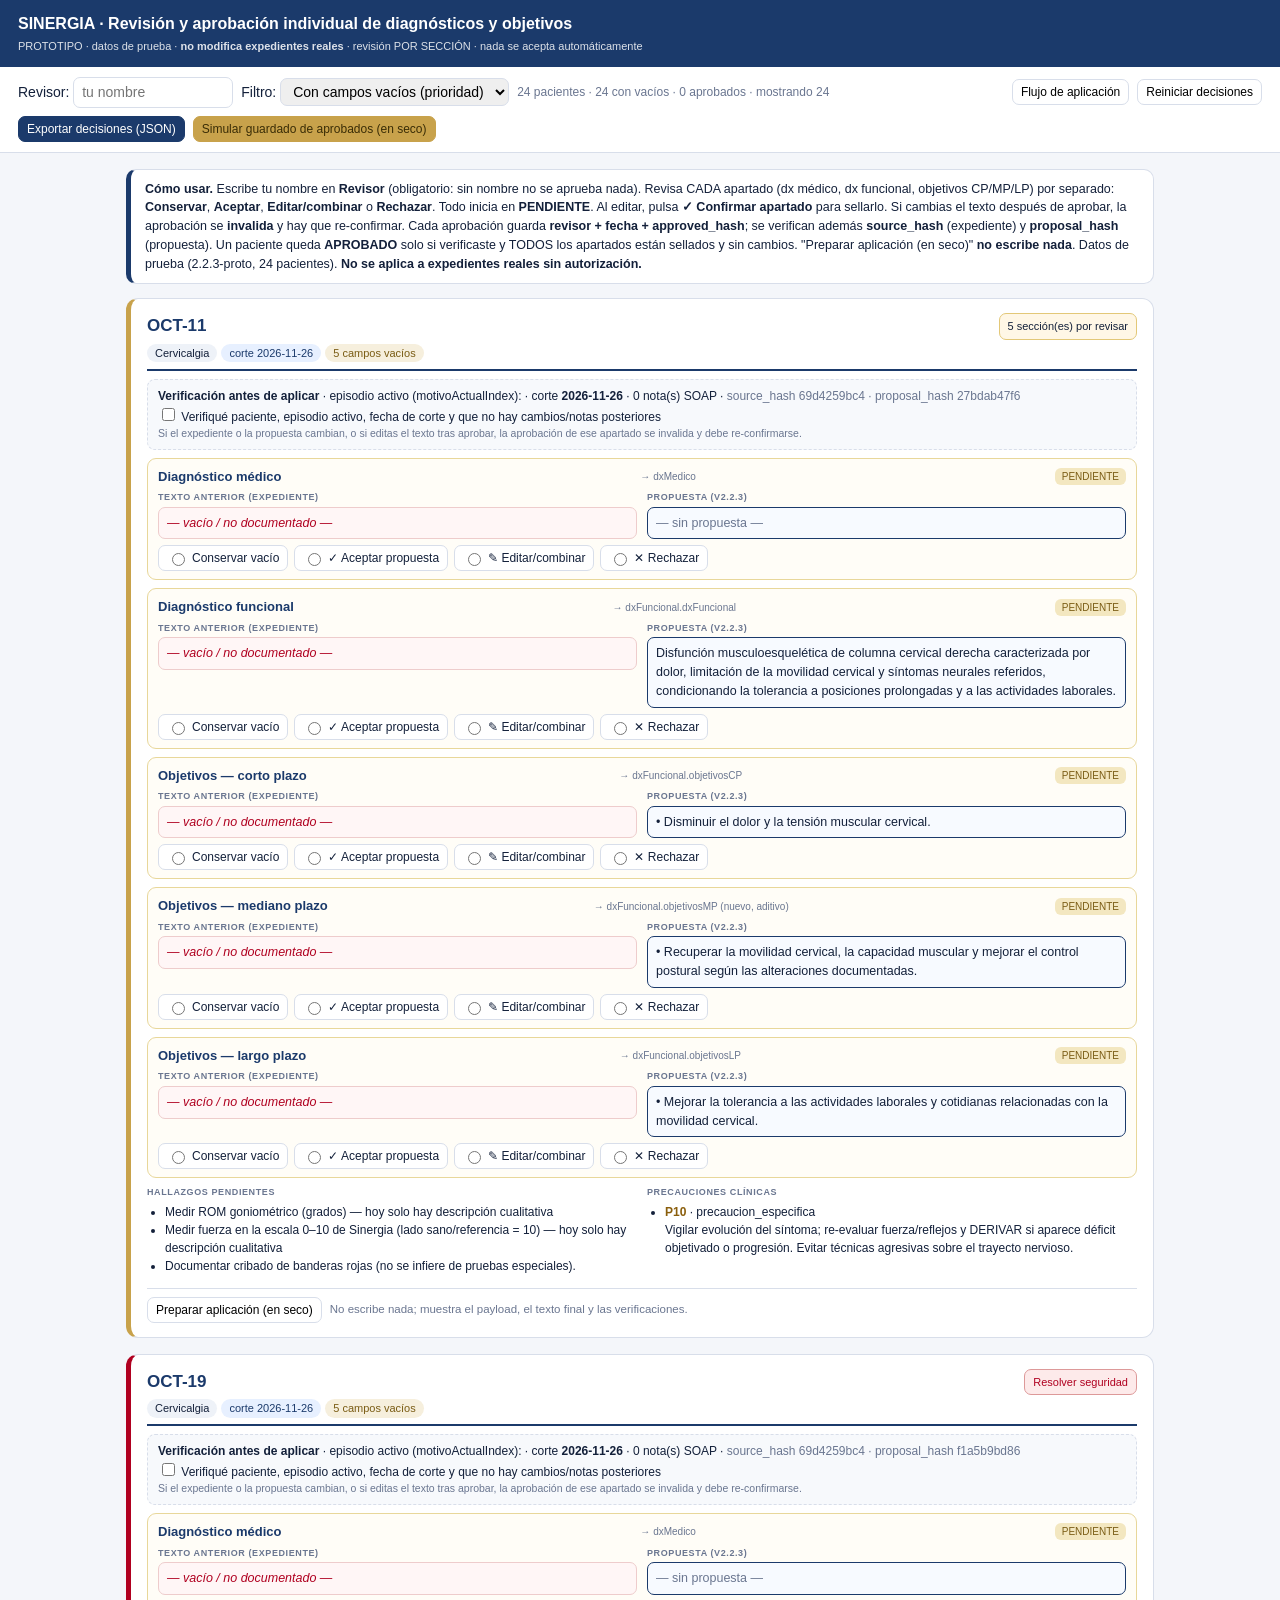
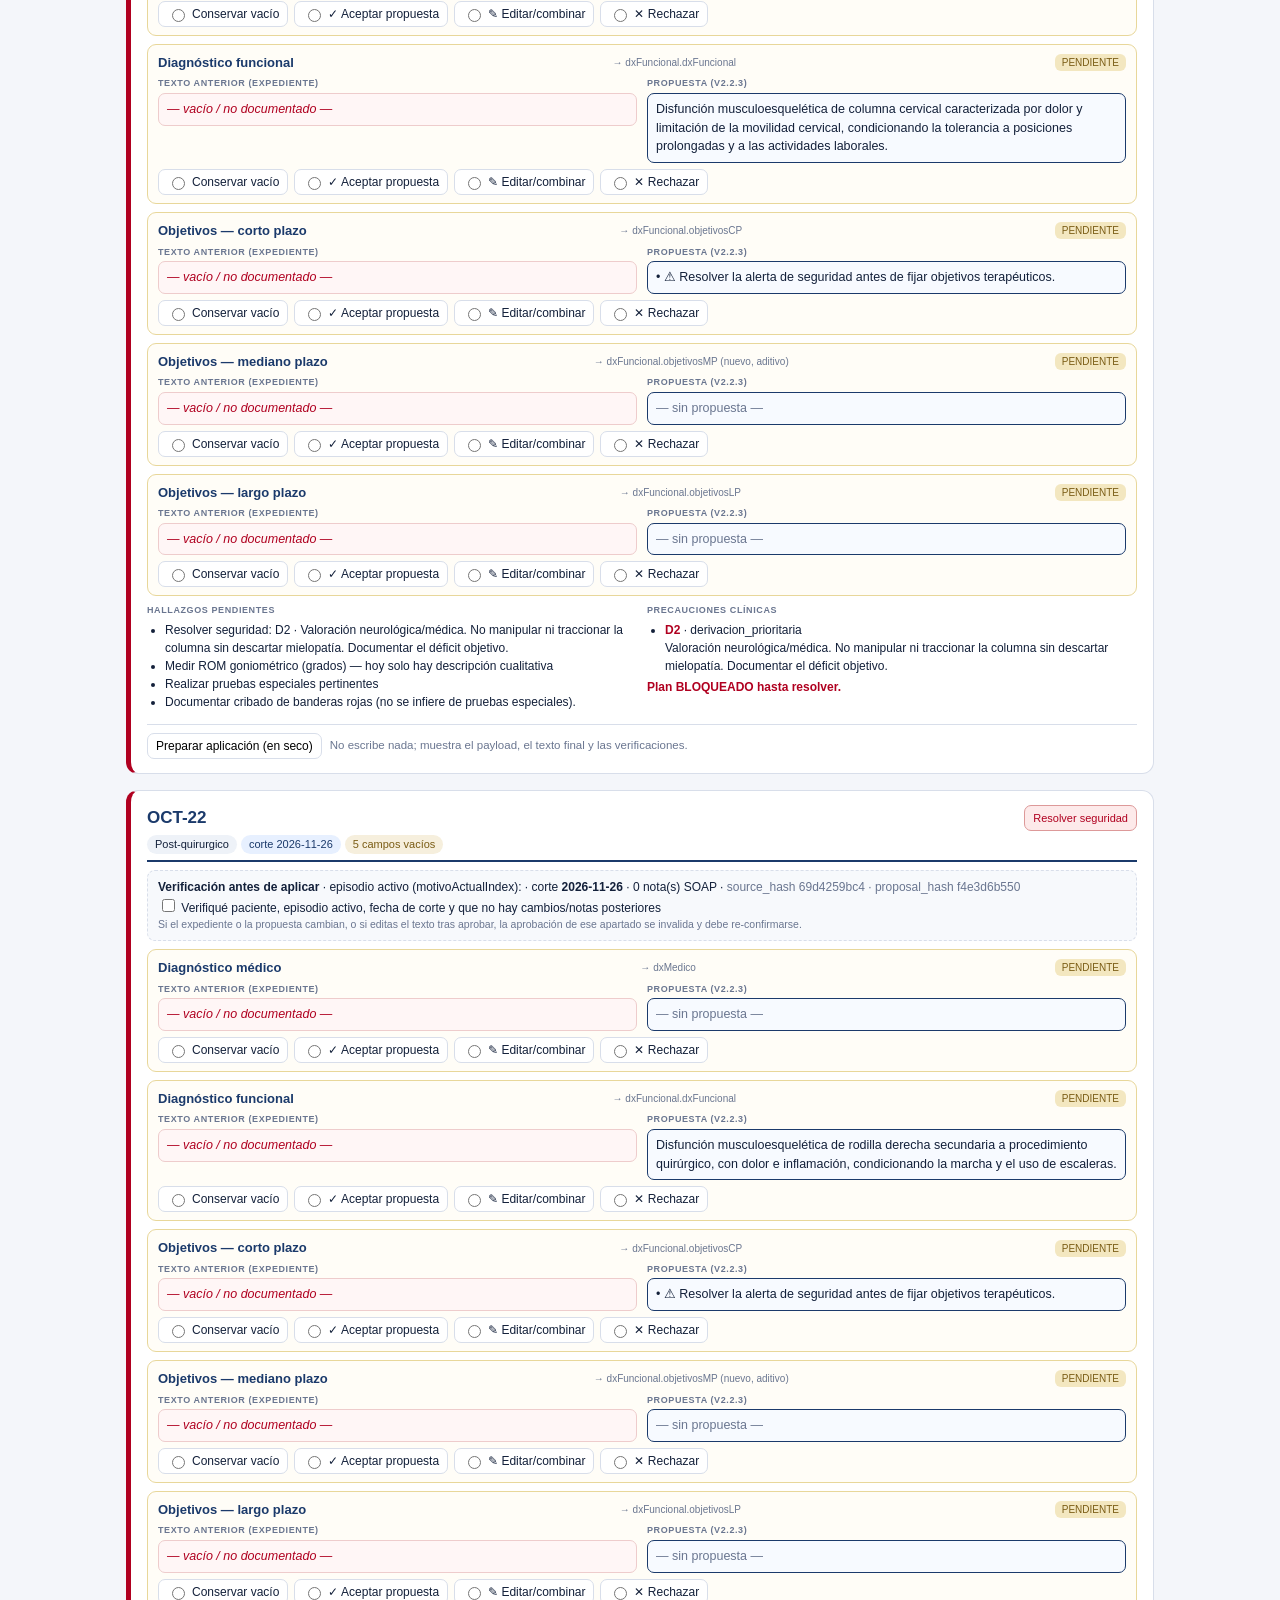
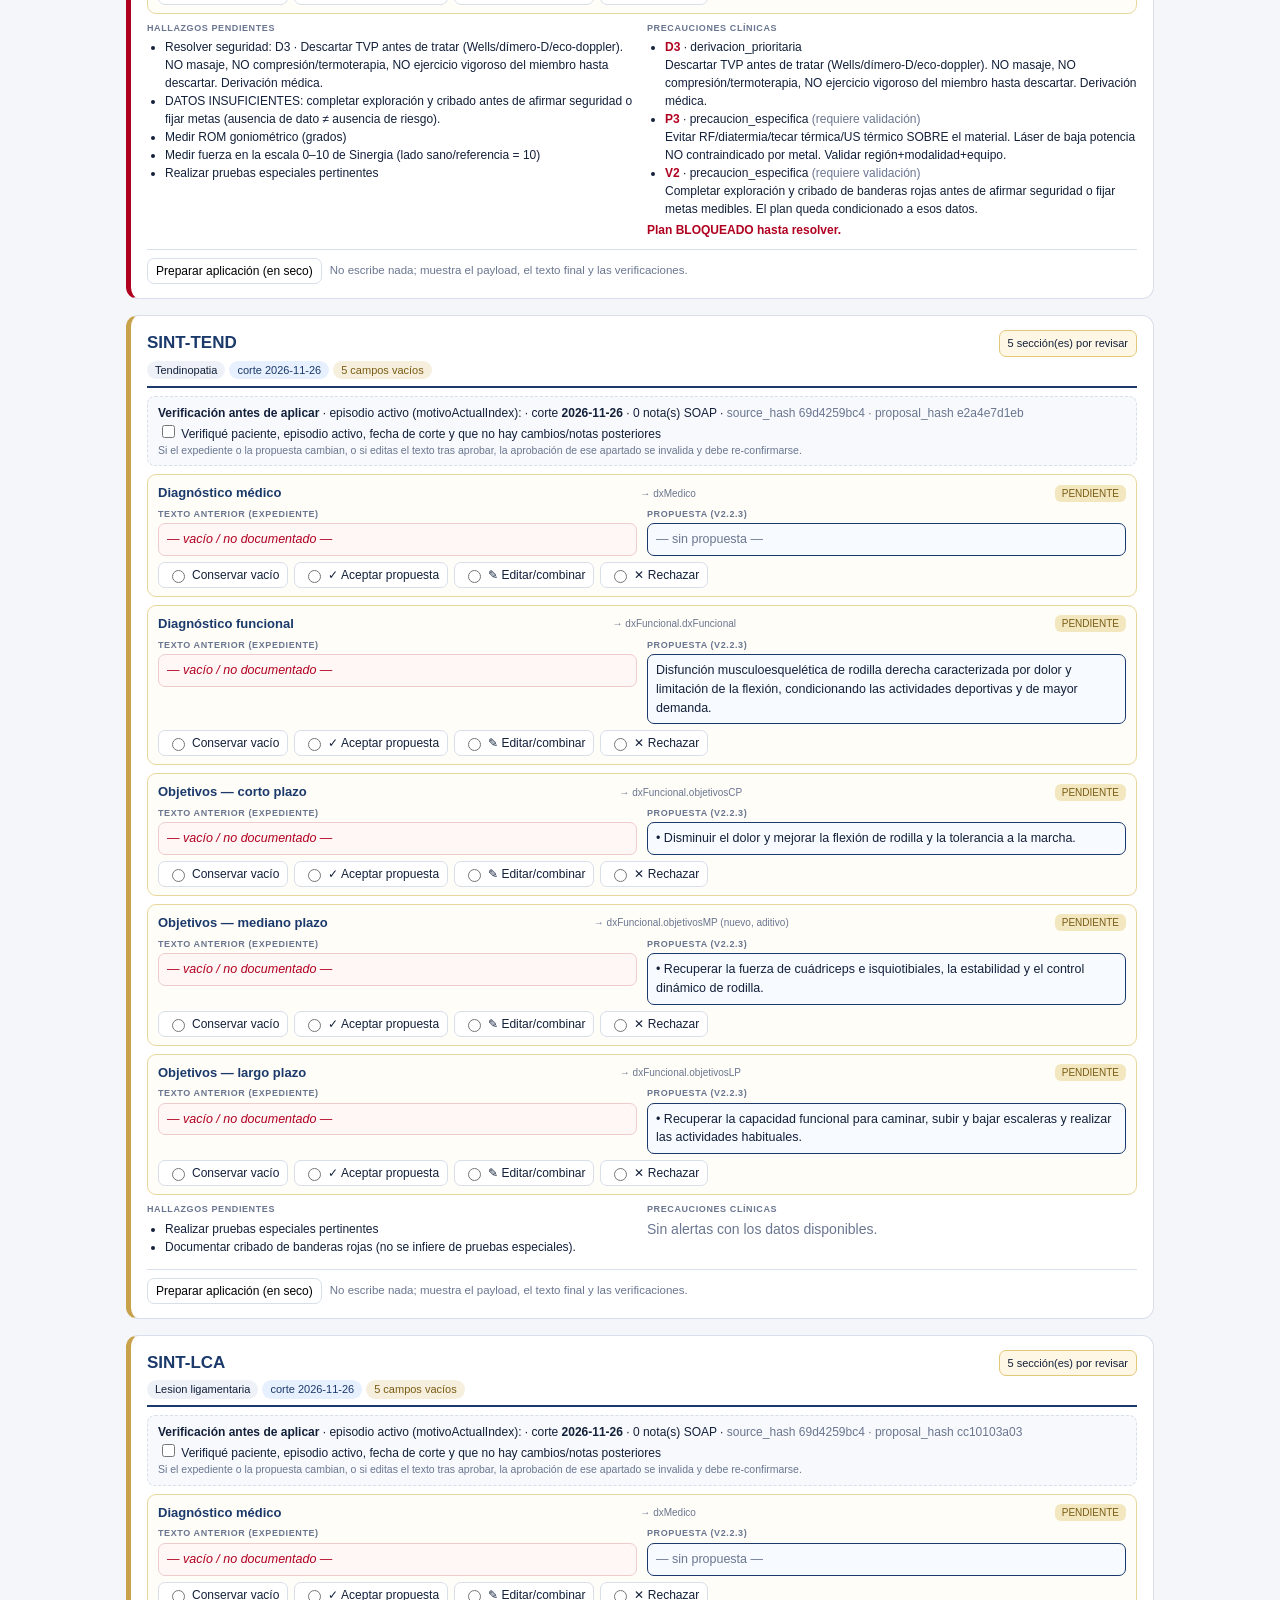
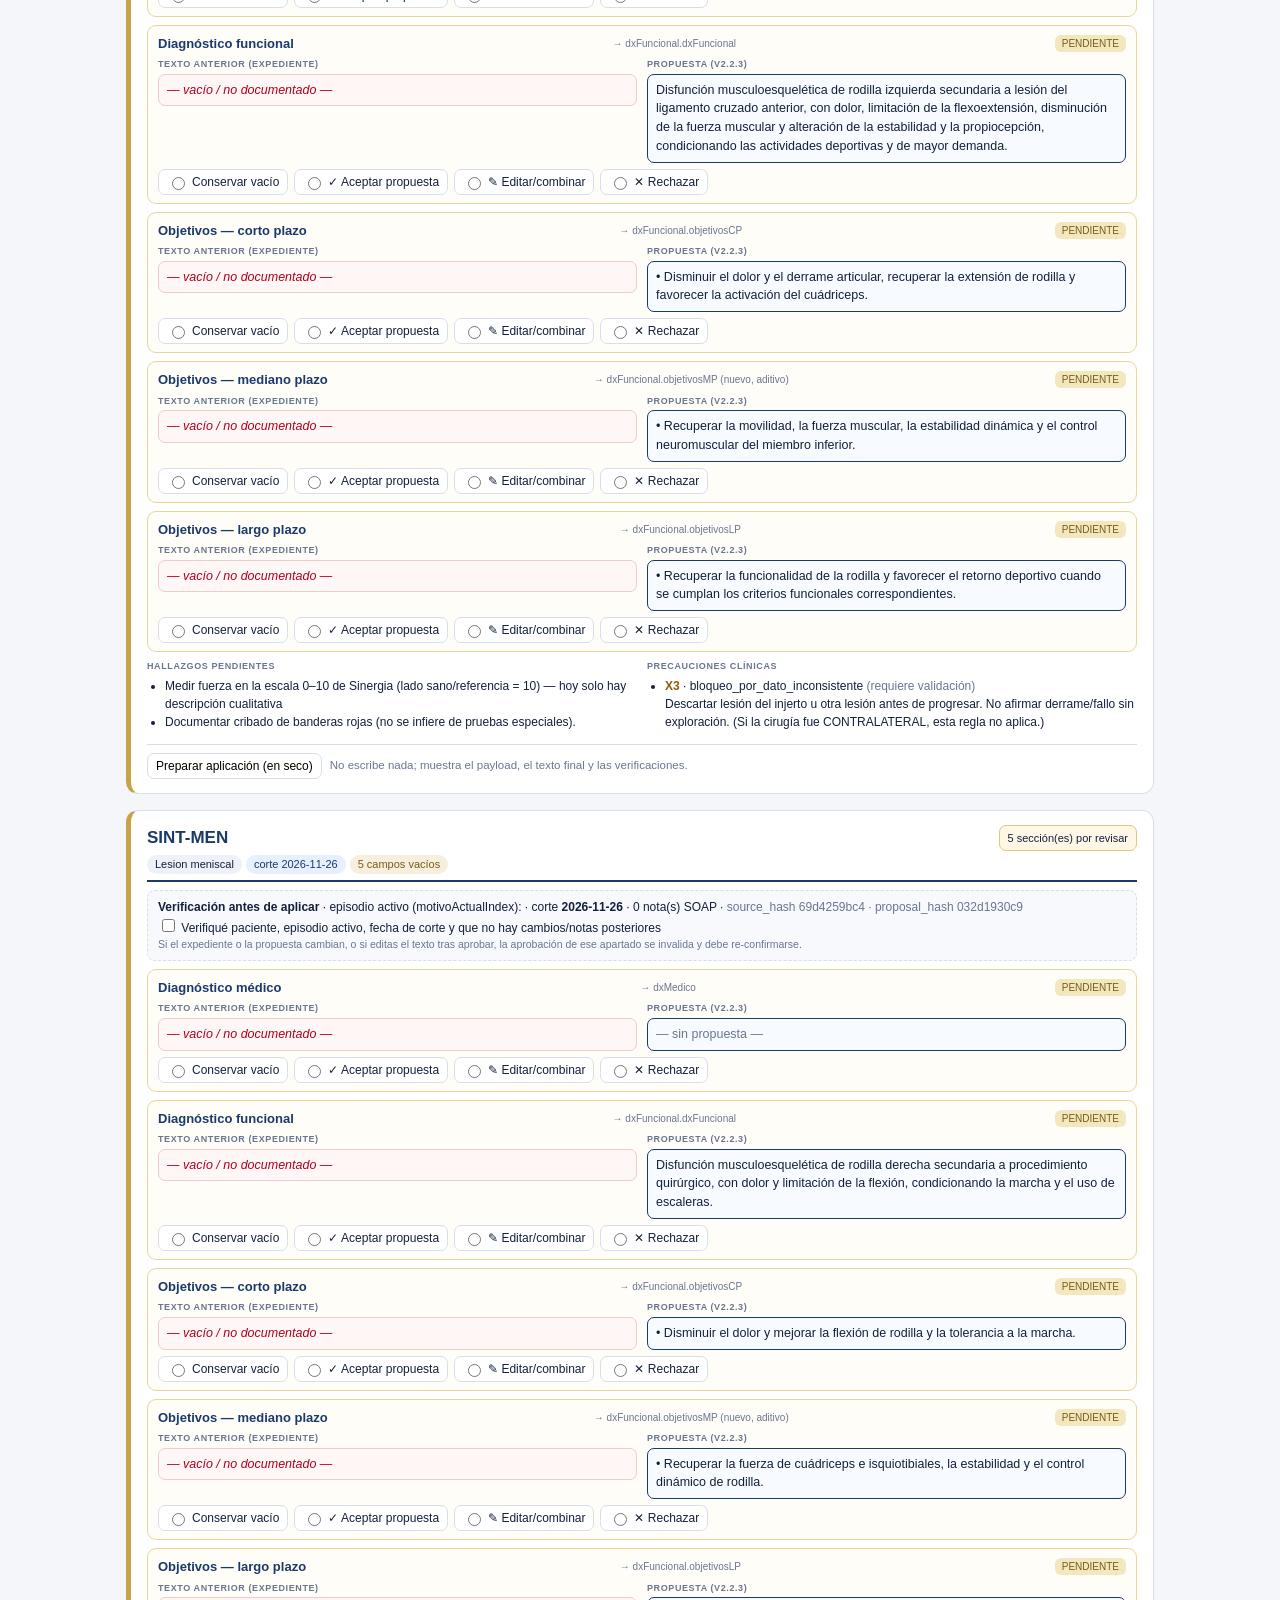
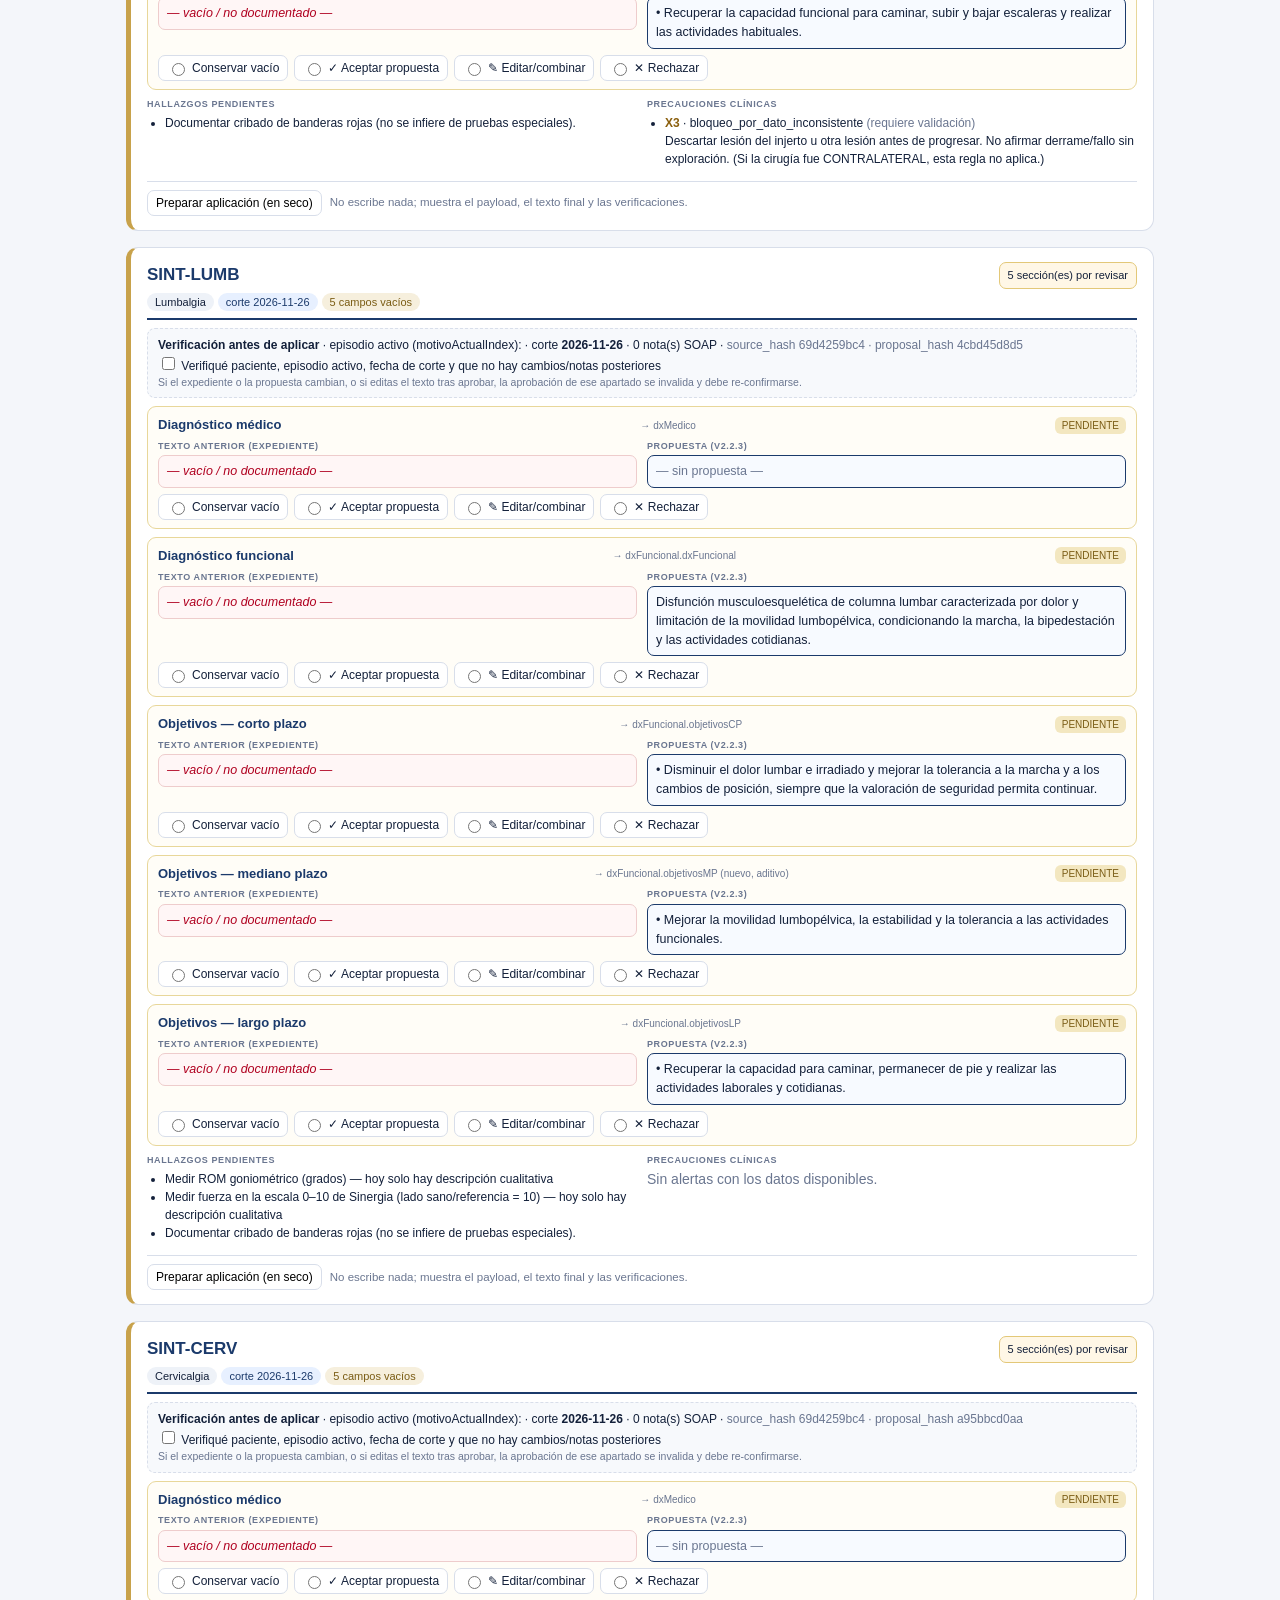
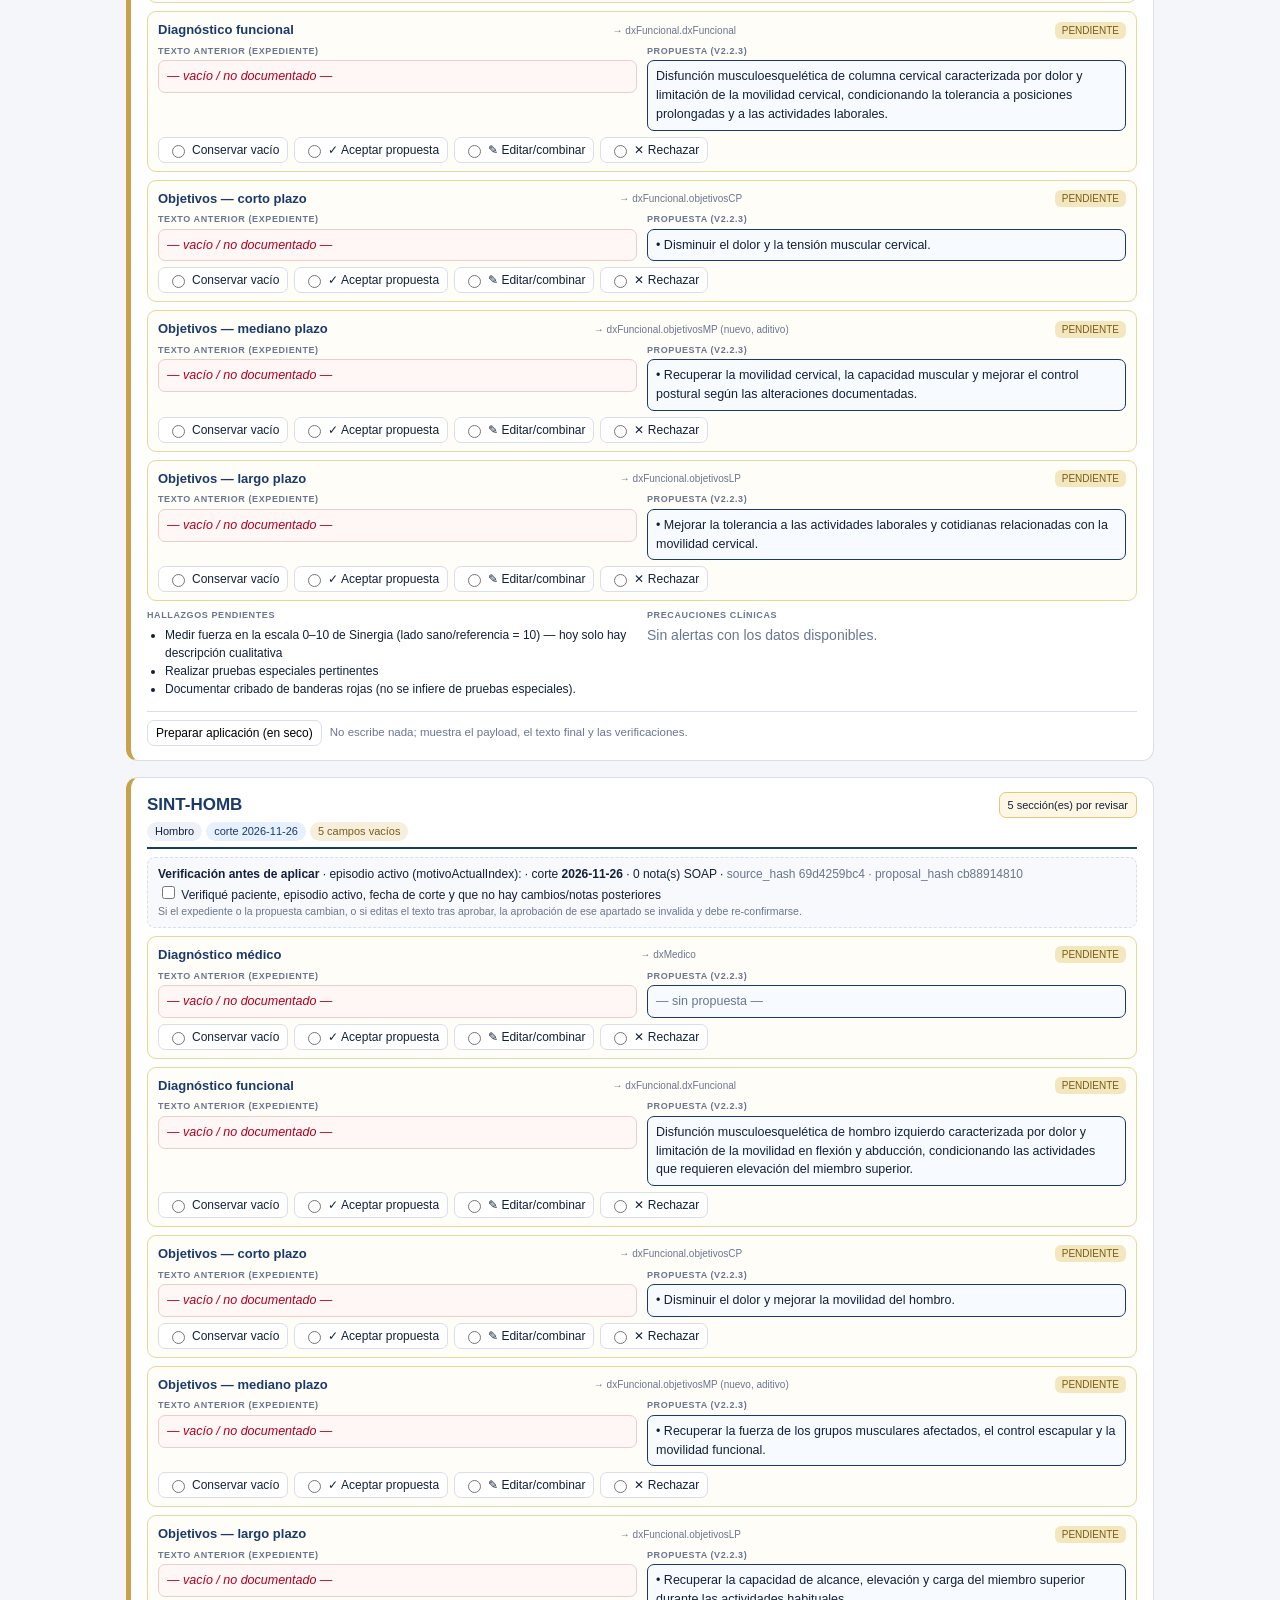
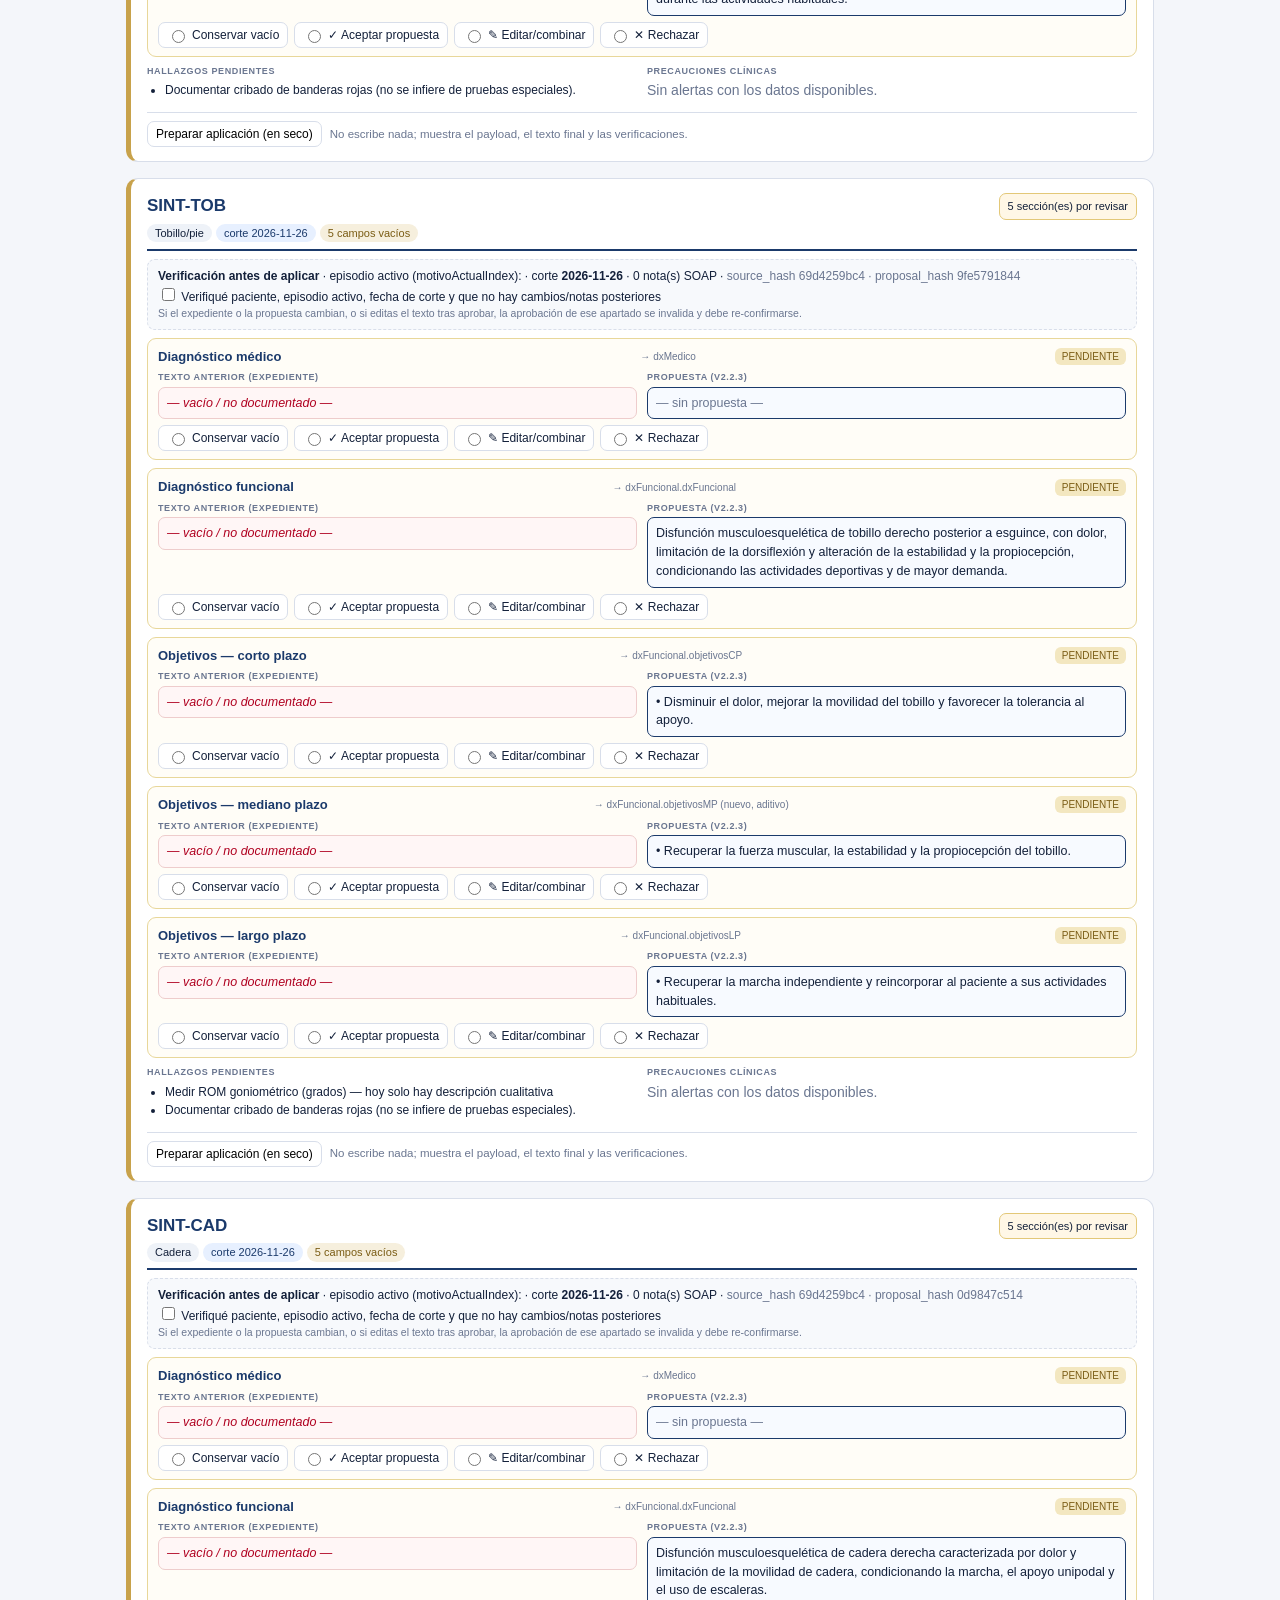
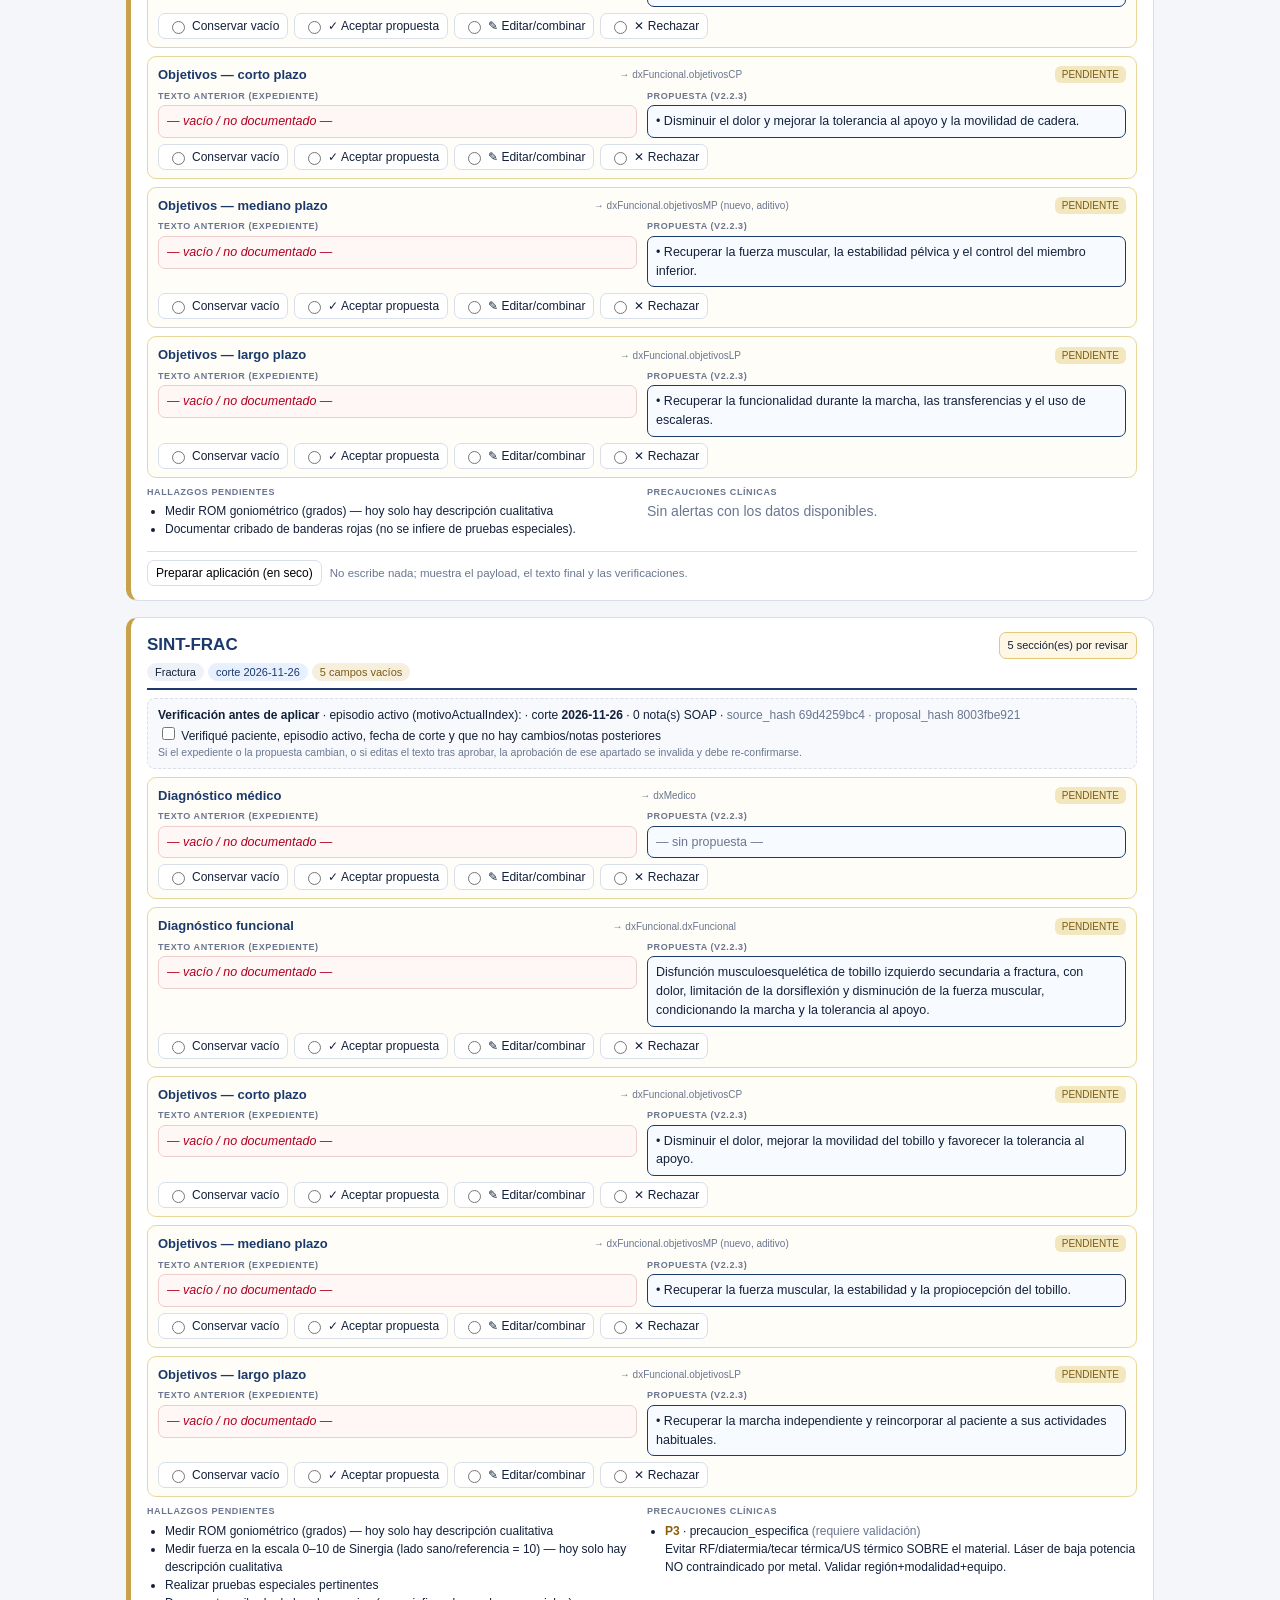
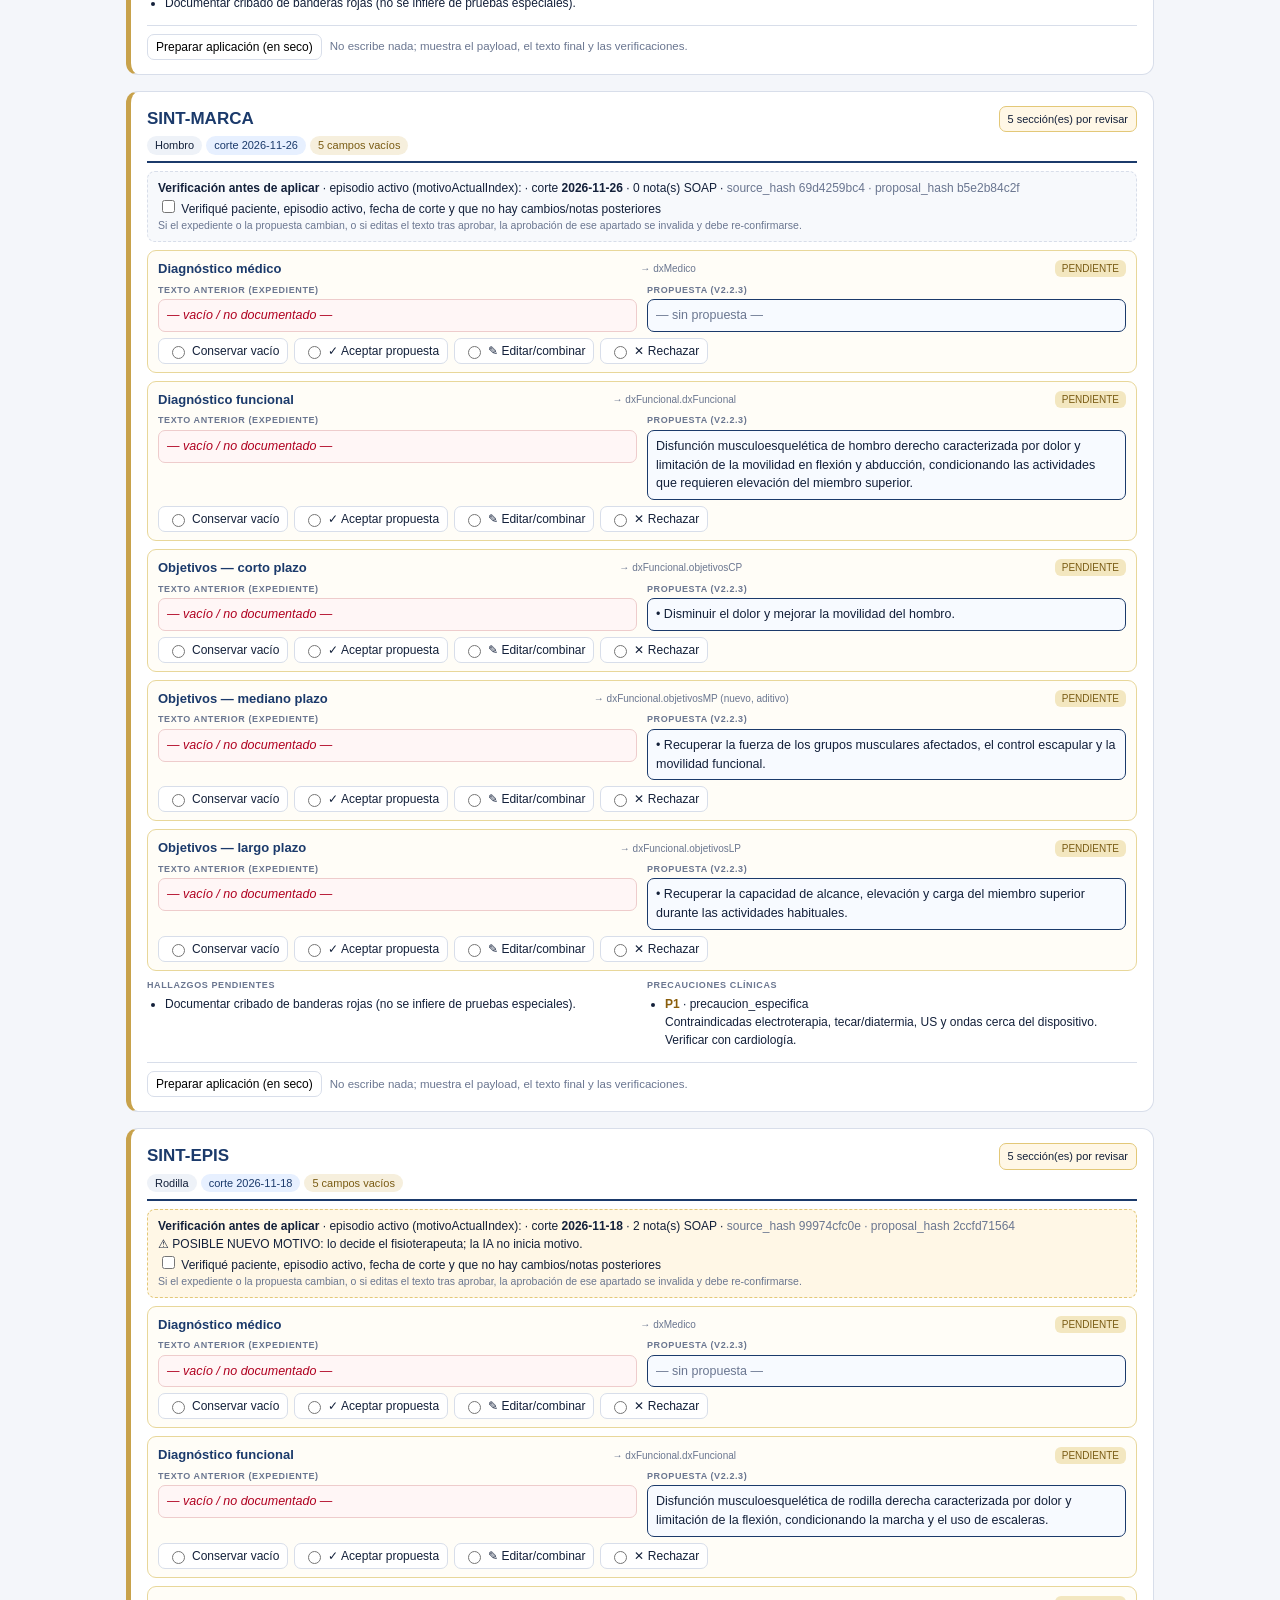
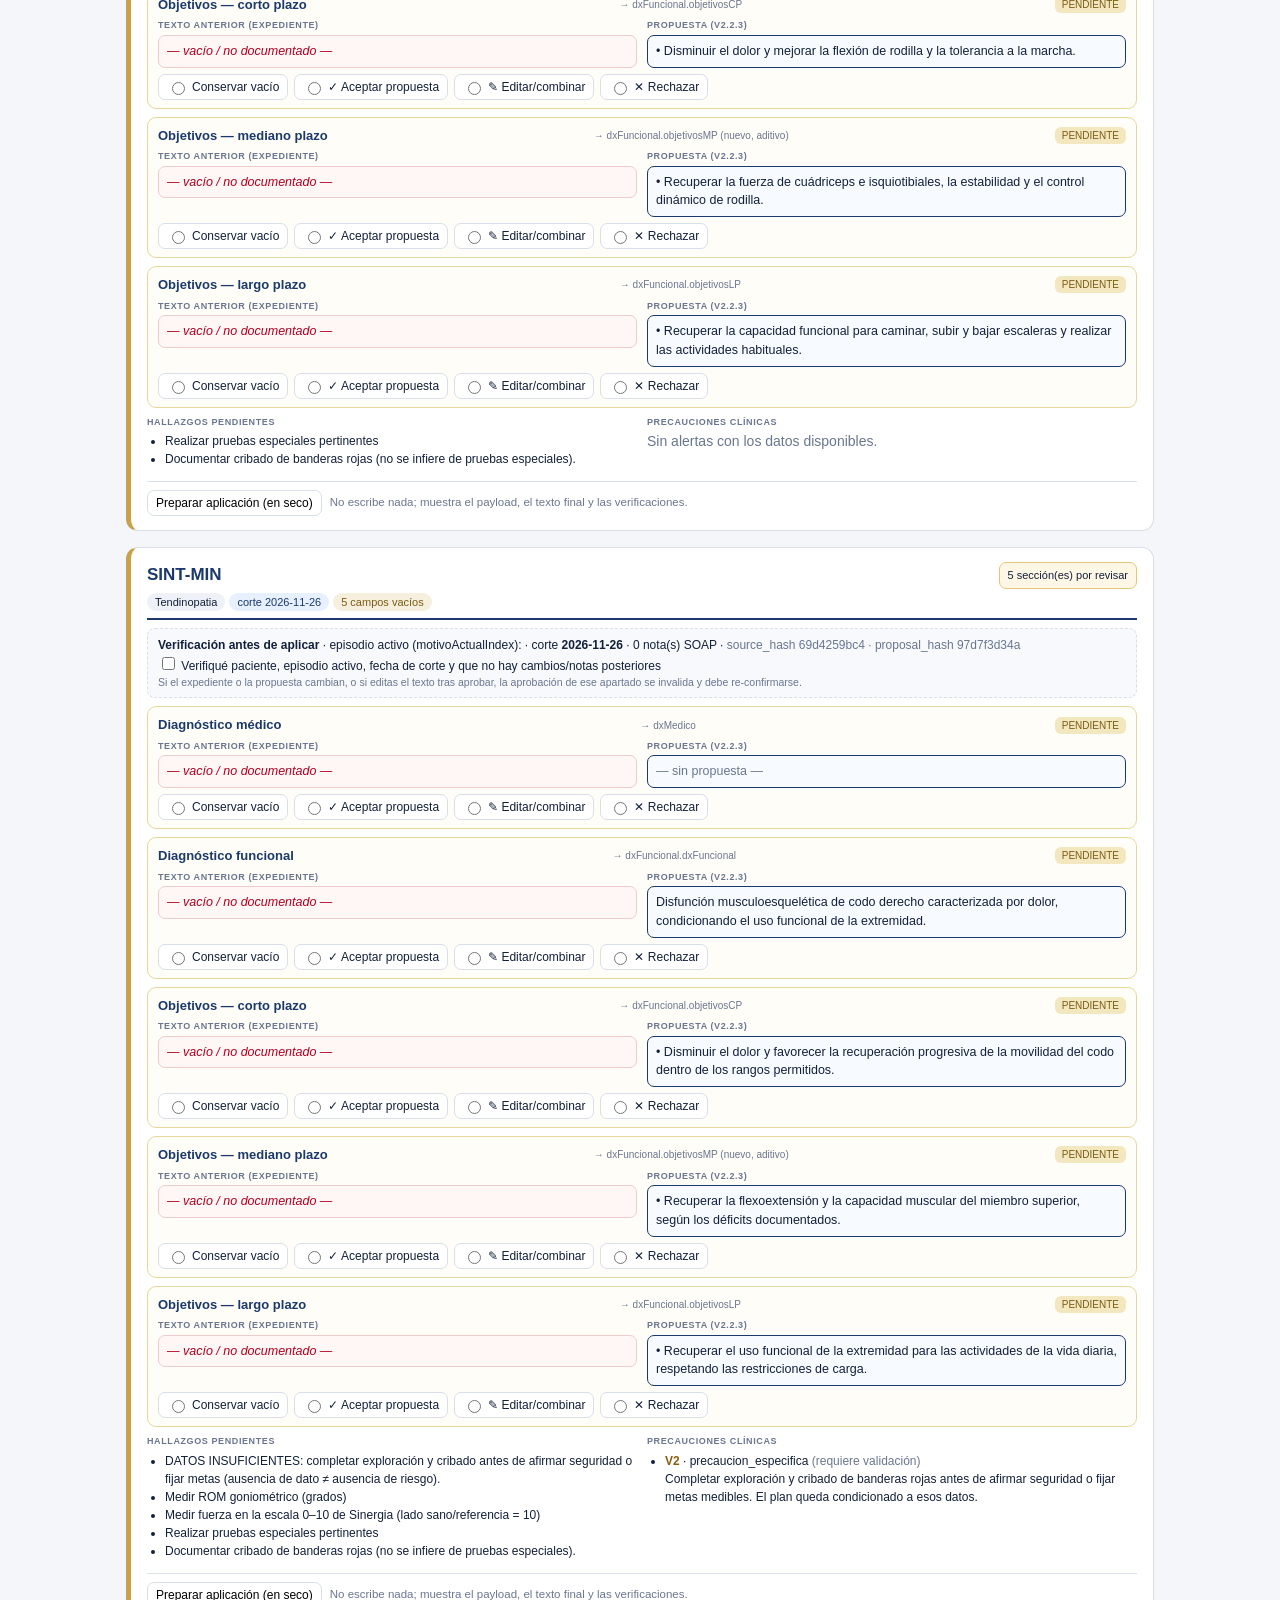
==== commit c2784f6a: "Revisión: quitar la etiqueta de edad del encabezado de la tarjeta La edad nunca estuvo en el texto d" ====
--- a/v2_prototipo/prototipo_revision/index.html
+++ b/v2_prototipo/prototipo_revision/index.html
@@ -168,7 +168,7 @@
   function card(it){
     var S=st(it); var v=it.verificacion; var ap=aprobado(it);
     var cls=it.bloquea_plan?"bloq":(ap?"done":(it.nVacios>0?"vacio":""));
-    var chips='<span class="chip">'+esc(it.patologia||"—")+'</span>'+(it.edad!=null?'<span class="chip">'+it.edad+' años</span>':'')+'<span class="chip oct">corte '+esc(v.fecha_corte||"—")+'</span>'+(it.nVacios>0?'<span class="chip gold">'+it.nVacios+' campos vacíos</span>':'');
+    var chips='<span class="chip">'+esc(it.patologia||"—")+'</span>'+'<span class="chip oct">corte '+esc(v.fecha_corte||"—")+'</span>'+(it.nVacios>0?'<span class="chip gold">'+it.nVacios+' campos vacíos</span>':'');
     var stateCls=it.bloquea_plan?"bloq":(ap?"done":"rev");
     var nInv=invalidadasN(it);
     var stateTxt=it.bloquea_plan?"Resolver seguridad":(ap?"APROBADO":(nInv?nInv+" invalidada(s) · ":"")+pendientesN(it)+" sección(es) por revisar");
